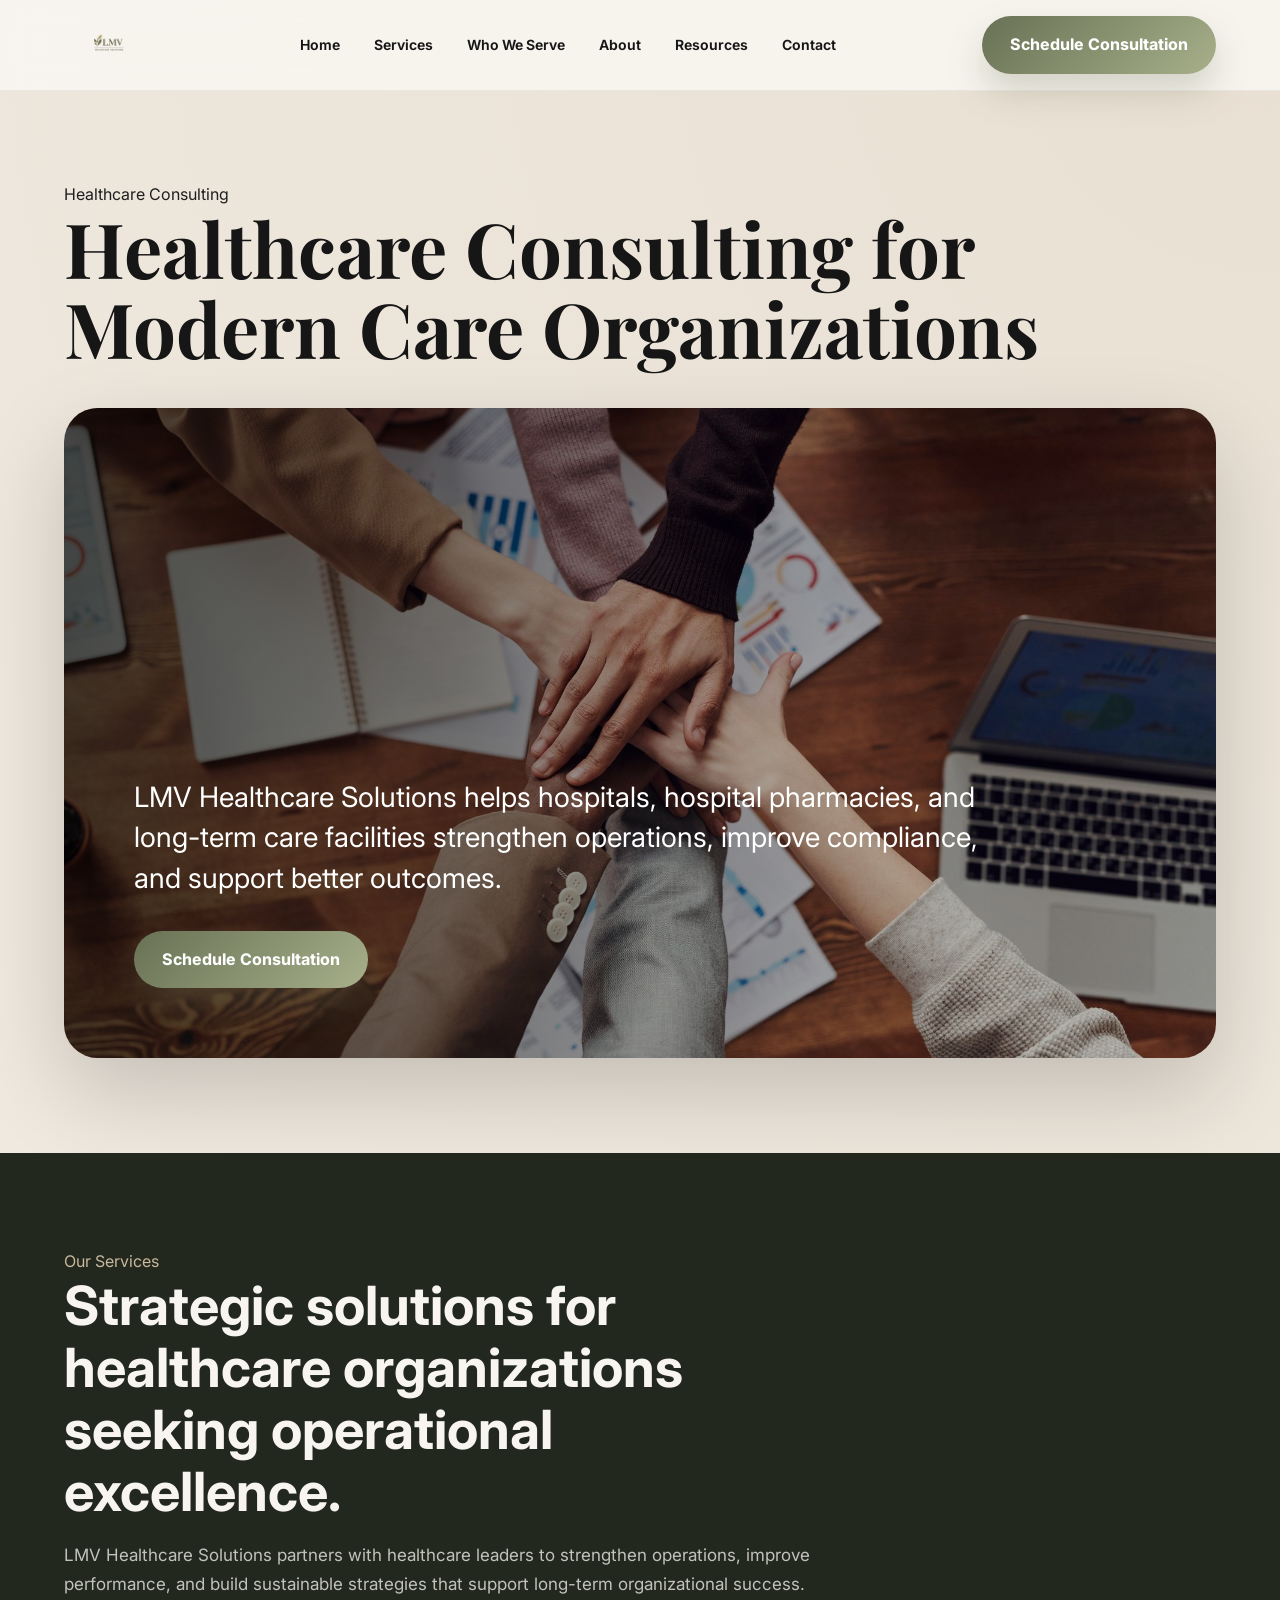
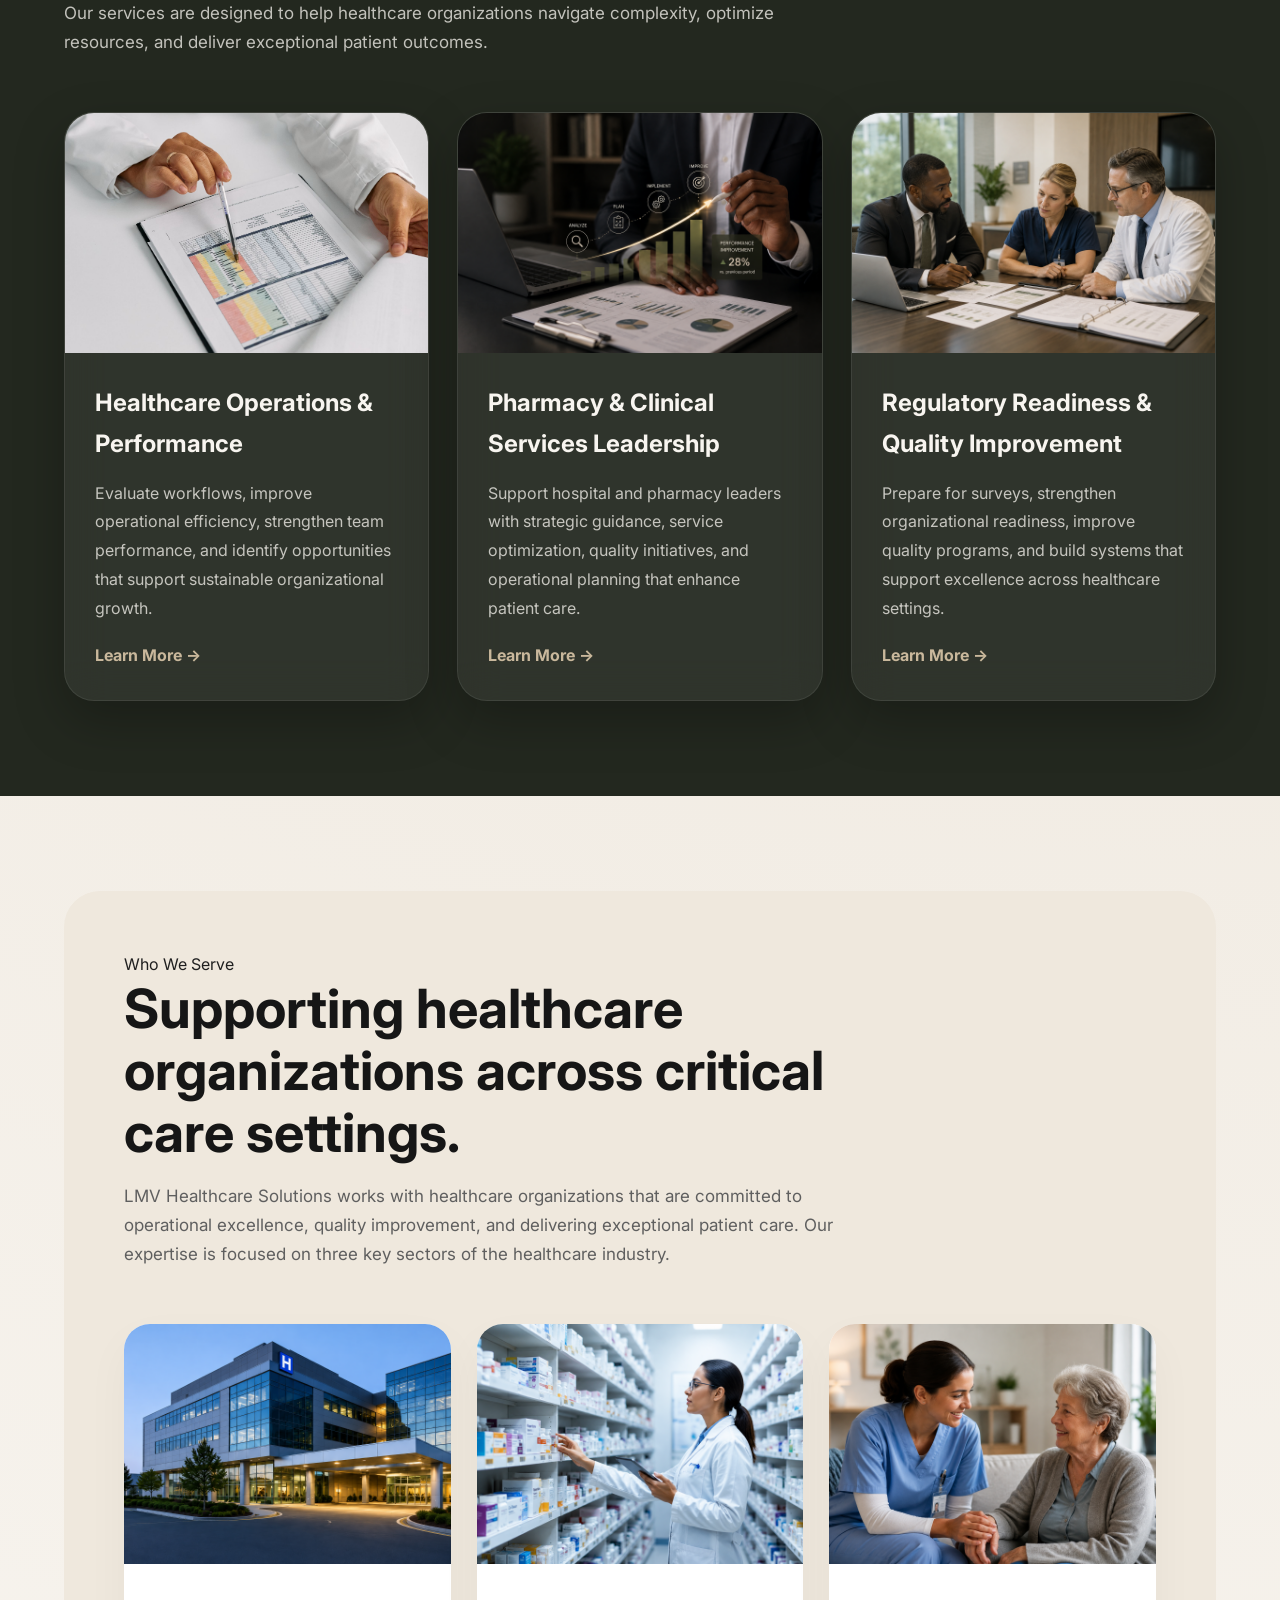
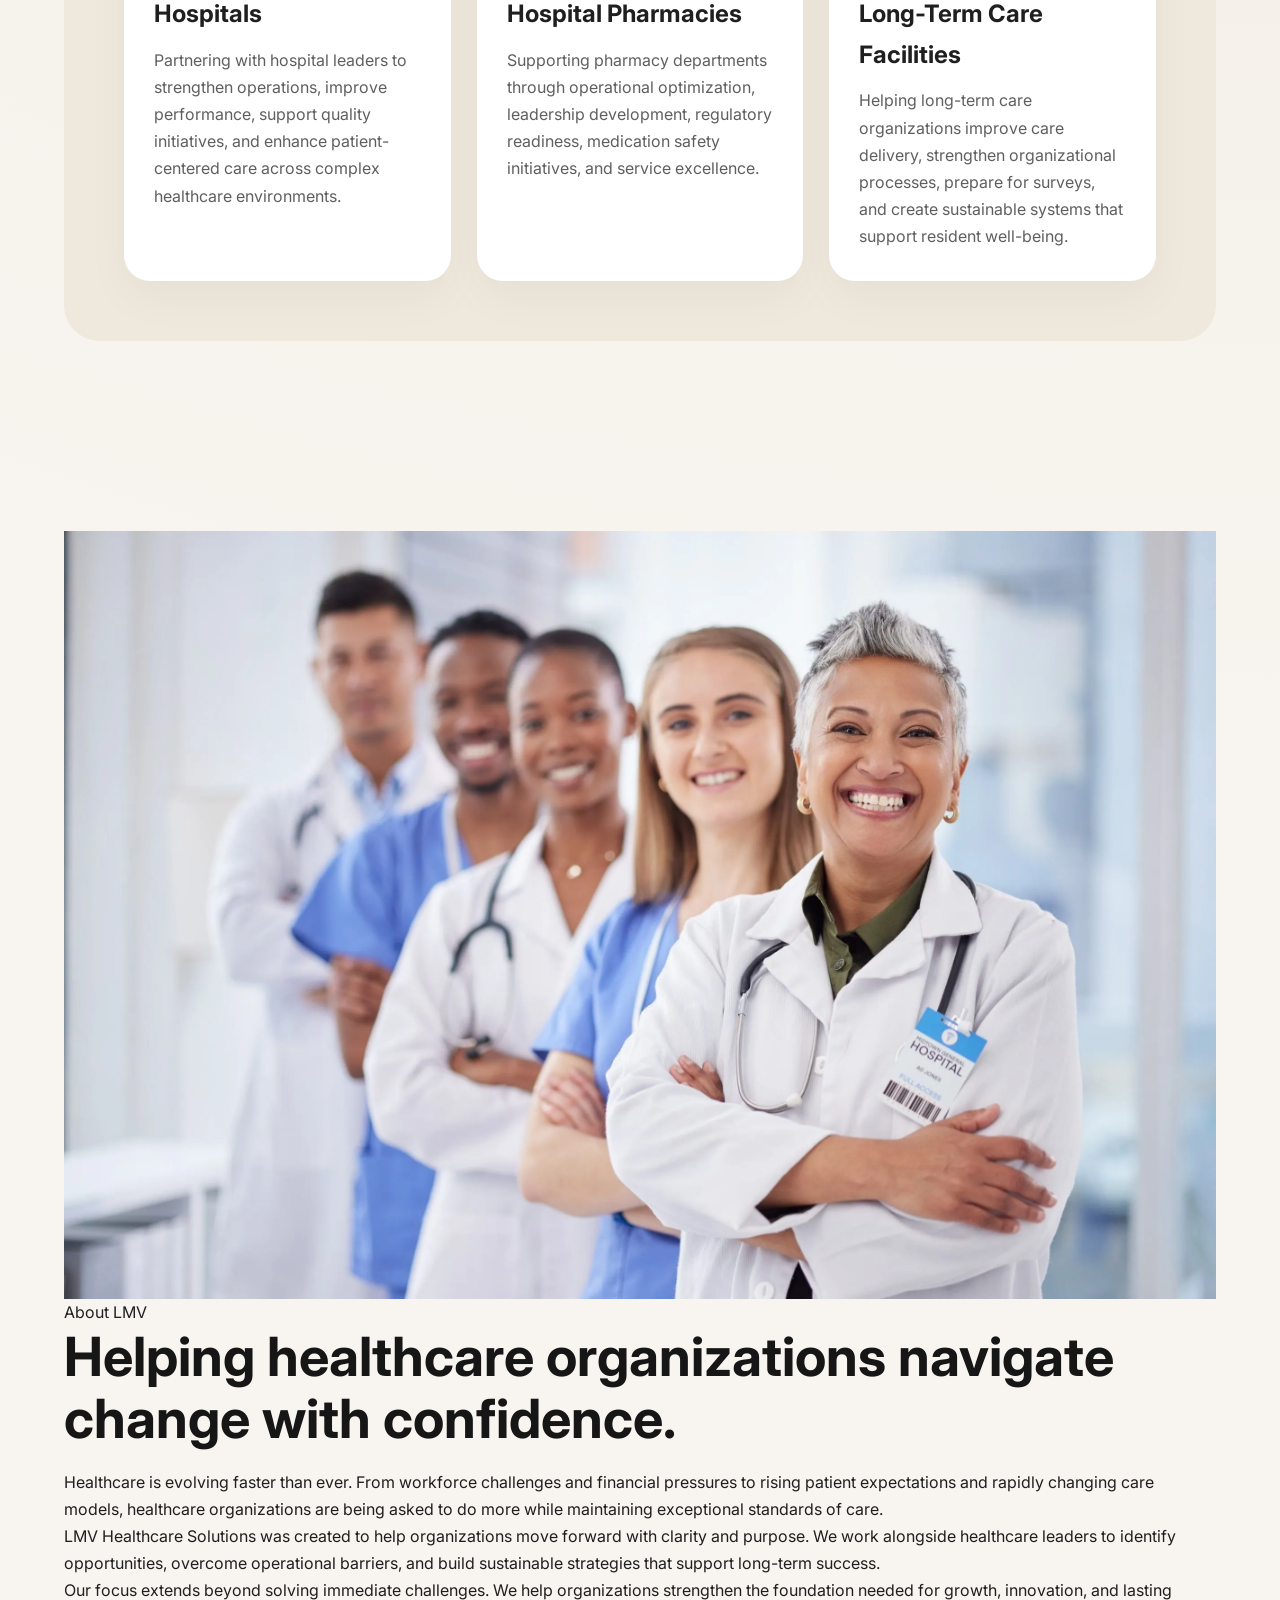
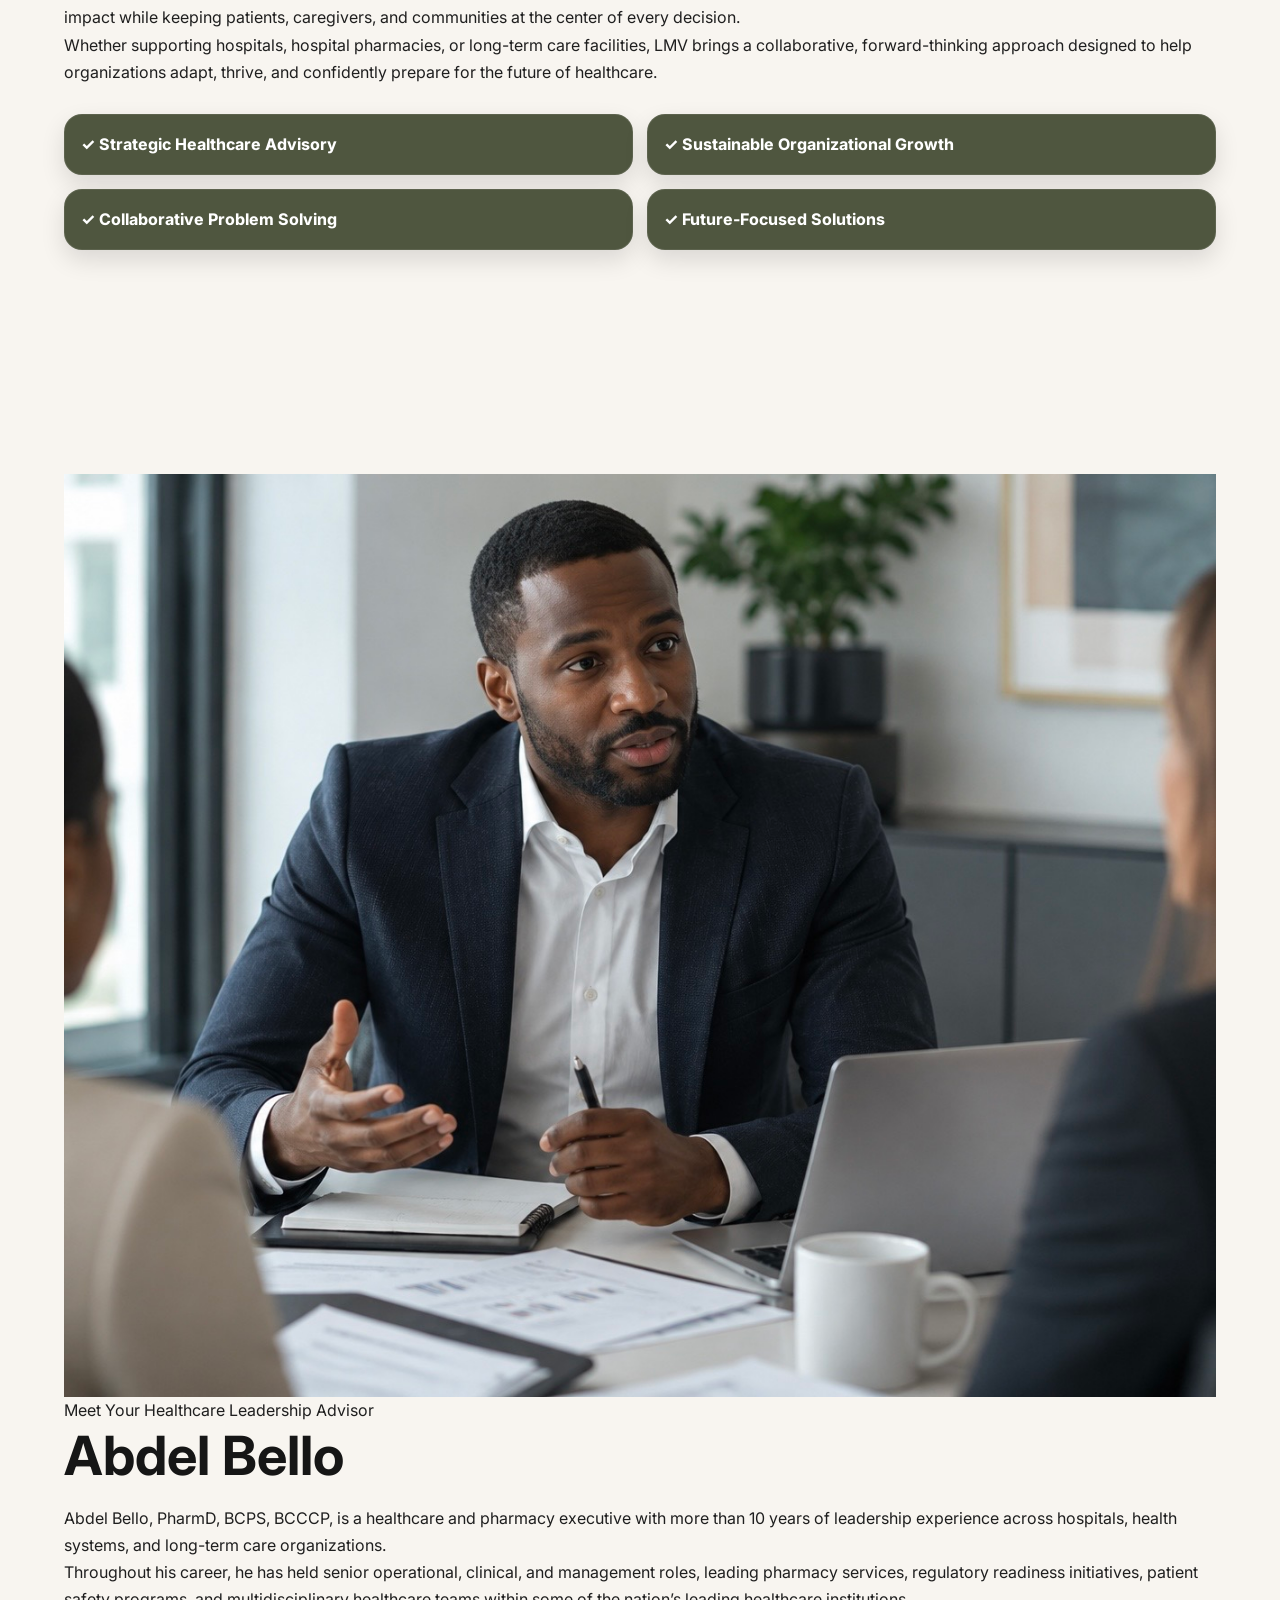
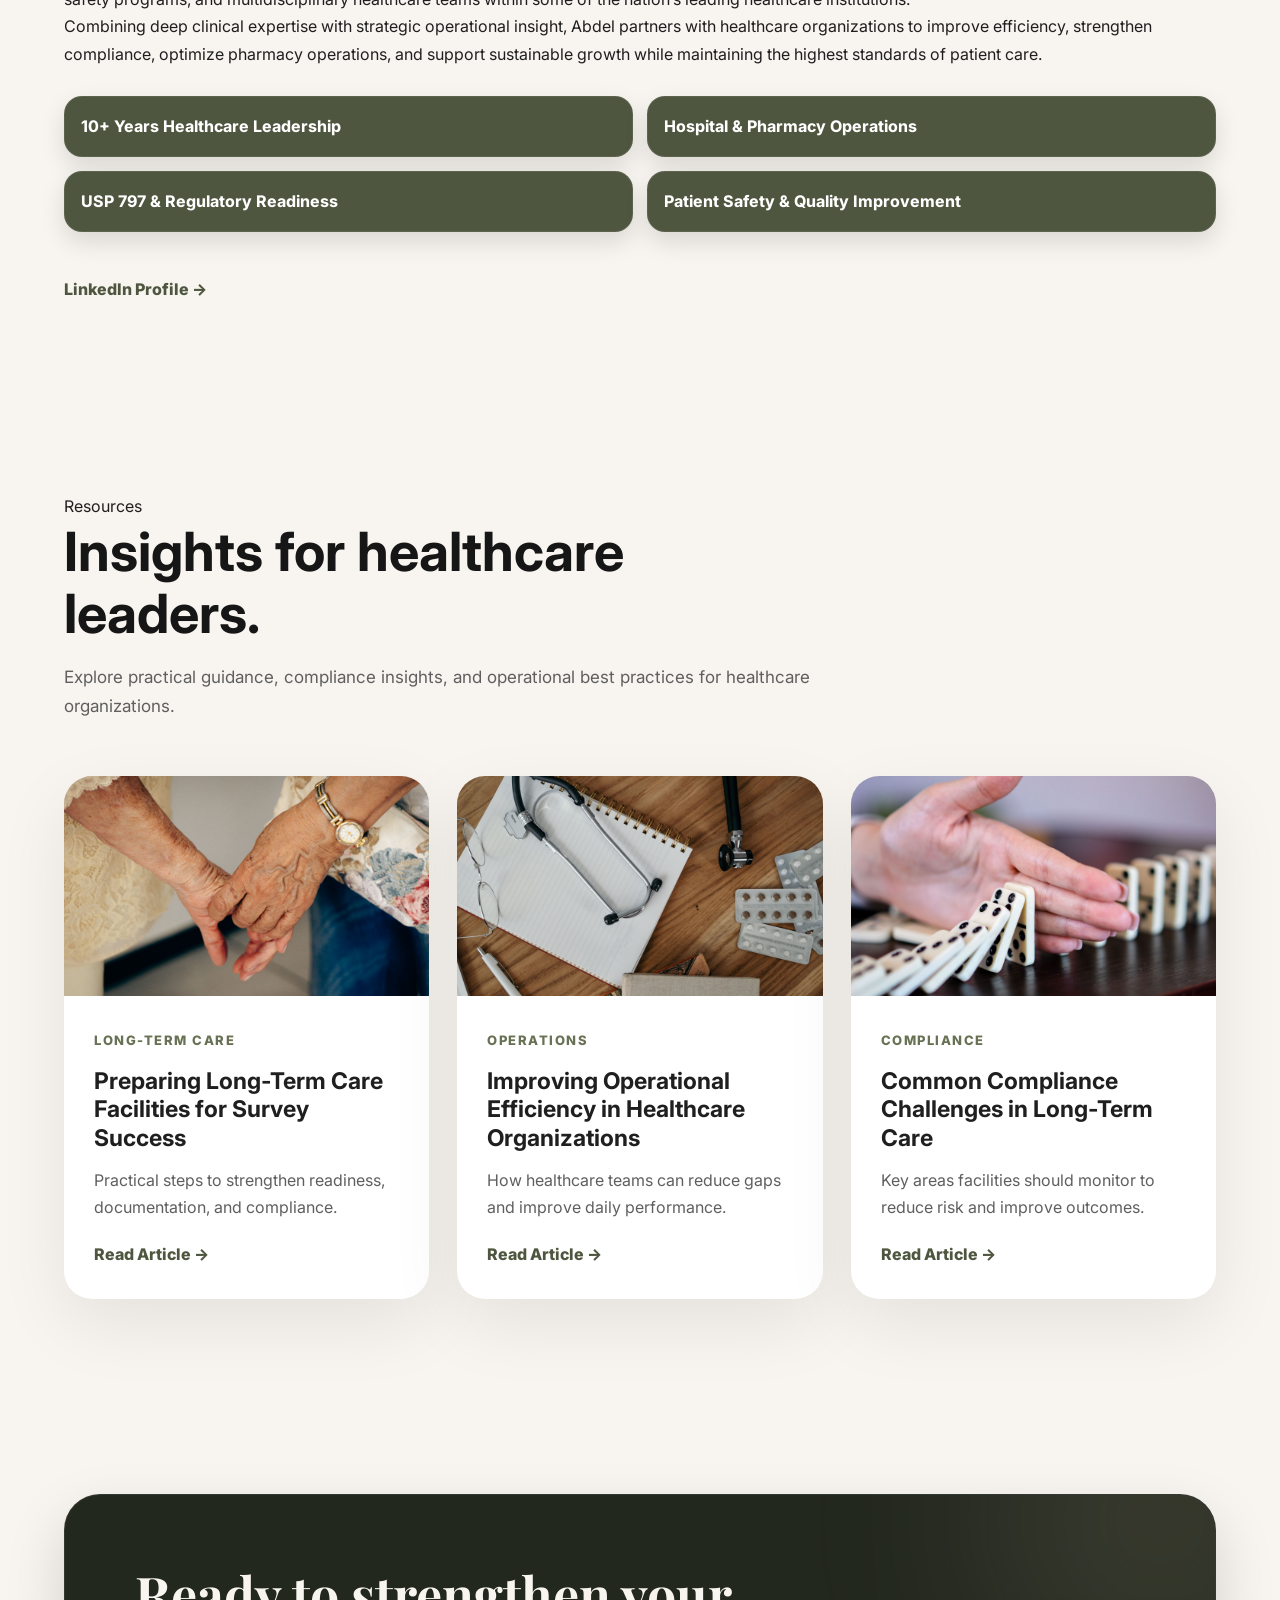
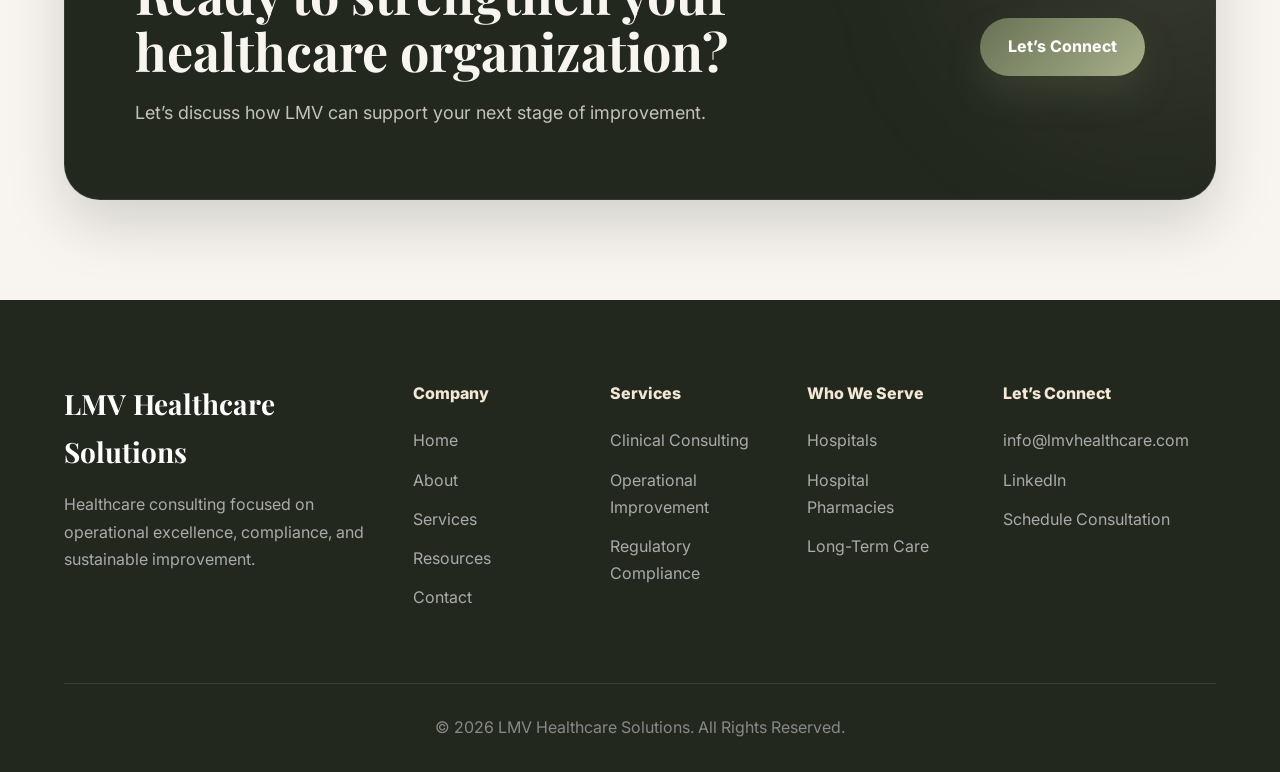
==== index.html @ 3af66cdc "Update index.html" ====
<!DOCTYPE html>
<html lang="en">
<head>
  <meta charset="UTF-8">
  <meta name="viewport" content="width=device-width, initial-scale=1.0">
  <title>LMV Healthcare Solutions</title>

  <link rel="preconnect" href="https://fonts.googleapis.com">
  <link rel="preconnect" href="https://fonts.gstatic.com" crossorigin>
  <link href="https://fonts.googleapis.com/css2?family=Inter:wght@300;400;500;600;700;800&family=Playfair+Display:wght@600;700&display=swap" rel="stylesheet">

  <link rel="stylesheet" href="css/style.css">
</head>

<body>

<header>
  <div class="container navbar">
    <a href="#hero" class="logo">
  <img src="images/logo.png" alt="LMV Healthcare Solutions">
</a>

    <button class="menu-toggle" id="menuToggle">
    ☰
</button>

    
   <nav id="mobileMenu">
    <ul>
        <li><a href="#hero">Home</a></li>
        <li><a href="#services">Services</a></li>
        <li><a href="#industries">Who We Serve</a></li>
        <li><a href="#about">About</a></li>
        <li><a href="#resources">Resources</a></li>
        <li><a href="contact.html">Contact</a></li>
    </ul>
</nav>

    <a href="contact.html" class="nav-btn">Schedule Consultation</a>
  </div>
</header>

<section class="hero" id="hero">

  <div class="container hero-title">
    <div class="label">Healthcare Consulting</div>

    <h1>Healthcare Consulting for Modern Care Organizations</h1>
  </div>

  <div class="container hero-slider">

    <div class="hero-slide active">
      <img src="images/team1.jpg" alt="Healthcare consulting meeting">
    </div>

    <div class="hero-slide">
      <img src="images/team2.jpg" alt="Hospital leadership discussion">
    </div>

    <div class="hero-slide">
      <img src="images/team3.jpg" alt="Healthcare operations planning">
    </div>

    <div class="hero-overlay">
      <p>
        LMV Healthcare Solutions helps hospitals, hospital pharmacies, and long-term care facilities strengthen operations, improve compliance, and support better outcomes.
      </p>

      <div class="hero-actions">
        <a href="contact.html" class="btn">Schedule Consultation</a>
        
      </div>
    </div>

  </div>

</section>

<section class="section" id="services">
  <div class="container">

    <div class="section-head">
  <div class="label">Our Services</div>
  <h2>Strategic solutions for healthcare organizations seeking operational excellence.</h2>
  <p>
    LMV Healthcare Solutions partners with healthcare leaders to strengthen operations, improve performance, and build sustainable strategies that support long-term organizational success. Our services are designed to help healthcare organizations navigate complexity, optimize resources, and deliver exceptional patient outcomes.
  </p>
</div>
<div class="services">
  <div class="service-card">
<img src="images/service-1.jpg" alt="Healthcare Operations">
<div class="service-content">
  <h3>Healthcare Operations & Performance</h3>
  <p>
    Evaluate workflows, improve operational efficiency, strengthen team performance, and identify opportunities that support sustainable organizational growth.
  </p>
  <a href="contact.html" class="service-link">
    Learn More →
  </a>
</div>
  </div>
  <div class="service-card">
<img src="images/service-2.png" alt="Pharmacy Leadership">
<div class="service-content">
  <h3>Pharmacy & Clinical Services Leadership</h3>
  <p>
    Support hospital and pharmacy leaders with strategic guidance, service optimization, quality initiatives, and operational planning that enhance patient care.
  </p>
  <a href="contact.html" class="service-link">
    Learn More →
  </a>
</div>
  </div>
  <div class="service-card">
<img src="images/service-3.png" alt="Regulatory Readiness">
<div class="service-content">
  <h3>Regulatory Readiness & Quality Improvement</h3>
  <p>
    Prepare for surveys, strengthen organizational readiness, improve quality programs, and build systems that support excellence across healthcare settings.
  </p>
  <a href="contact.html" class="service-link">
    Learn More →
  </a>
</div>
  </div>
</div>
</section>

<section class="section" id="industries">
  <div class="container serve-wrap">

    <div class="section-head">
    <div class="label">Who We Serve</div>
<h2>Supporting healthcare organizations across critical care settings.</h2>
<p>
    LMV Healthcare Solutions works with healthcare organizations that are committed to operational excellence, quality improvement, and delivering exceptional patient care. Our expertise is focused on three key sectors of the healthcare industry.
</p>
</div>
<div class="industries">
<div class="industry">
    <img src="images/hospital.jpg" alt="Hospital">
    <div class="industry-content">
        <h3>Hospitals</h3>
        <p>
            Partnering with hospital leaders to strengthen operations, improve performance, support quality initiatives, and enhance patient-centered care across complex healthcare environments.
        </p>
    </div>
</div>
<div class="industry">
    <img src="images/pharmacy.jpg" alt="Hospital Pharmacy">
    <div class="industry-content">
        <h3>Hospital Pharmacies</h3>
        <p>
            Supporting pharmacy departments through operational optimization, leadership development, regulatory readiness, medication safety initiatives, and service excellence.
        </p>
    </div>
</div>
<div class="industry">
    <img src="images/longtermcare.jpg" alt="Long-Term Care Facilities">
    <div class="industry-content">
        <h3>Long-Term Care Facilities</h3>
        <p>
            Helping long-term care organizations improve care delivery, strengthen organizational processes, prepare for surveys, and create sustainable systems that support resident well-being.
        </p>
    </div>
</div>
</div>
</section>

<section class="section" id="about">
  <div class="container profile-layout">

    <div class="profile-image">
      <img src="images/team2.jpg" alt="Healthcare consulting team discussion">
    </div>

    <div class="profile-heading">
      <div class="label">About LMV</div>
      <h2>Helping healthcare organizations navigate change with confidence.</h2>
    </div>

    <div class="profile-body">
      <p>
        Healthcare is evolving faster than ever. From workforce challenges and financial pressures to rising patient expectations and rapidly changing care models, healthcare organizations are being asked to do more while maintaining exceptional standards of care.
      </p>

      <p>
        LMV Healthcare Solutions was created to help organizations move forward with clarity and purpose. We work alongside healthcare leaders to identify opportunities, overcome operational barriers, and build sustainable strategies that support long-term success.
      </p>

      <p>
        Our focus extends beyond solving immediate challenges. We help organizations strengthen the foundation needed for growth, innovation, and lasting impact while keeping patients, caregivers, and communities at the center of every decision.
      </p>

      <p>
        Whether supporting hospitals, hospital pharmacies, or long-term care facilities, LMV brings a collaborative, forward-thinking approach designed to help organizations adapt, thrive, and confidently prepare for the future of healthcare.
      </p>

      <div class="checks">
        <div class="check">✓ Strategic Healthcare Advisory</div>
        <div class="check">✓ Sustainable Organizational Growth</div>
        <div class="check">✓ Collaborative Problem Solving</div>
        <div class="check">✓ Future-Focused Solutions</div>
      </div>
    </div>

  </div>
</section>

<section class="section consultant" id="consultant">
  <div class="container profile-layout">

    <div class="profile-image">
      <img src="images/hero-home.jpg" alt="Abdel Bello, healthcare consultant">
    </div>

    <div class="profile-heading">
      <div class="label">Meet Your Healthcare Leadership Advisor</div>
      <h2>Abdel Bello</h2>
    </div>

    <div class="profile-body">
      <p>
        Abdel Bello, PharmD, BCPS, BCCCP, is a healthcare and pharmacy executive with more than 10 years of leadership experience across hospitals, health systems, and long-term care organizations.
      </p>

      <p>
        Throughout his career, he has held senior operational, clinical, and management roles, leading pharmacy services, regulatory readiness initiatives, patient safety programs, and multidisciplinary healthcare teams within some of the nation’s leading healthcare institutions.
      </p>

      <p>
        Combining deep clinical expertise with strategic operational insight, Abdel partners with healthcare organizations to improve efficiency, strengthen compliance, optimize pharmacy operations, and support sustainable growth while maintaining the highest standards of patient care.
      </p>

      <div class="checks">
        <div class="check">10+ Years Healthcare Leadership</div>
        <div class="check">Hospital & Pharmacy Operations</div>
        <div class="check">USP 797 & Regulatory Readiness</div>
        <div class="check">Patient Safety & Quality Improvement</div>
      </div>

      <a href="https://www.linkedin.com/in/abdel-bello-rph-pharmd-bcps-bcccp-cph-ab47a1170?trk=contact-info" target="_blank" class="linkedin-link">
        LinkedIn Profile →
      </a>
    </div>

  </div>
</section>

<section class="section" id="resources">
  <div class="container">

    <div class="section-head">
      <div class="label">Resources</div>
      <h2>Insights for healthcare leaders.</h2>
      <p>
        Explore practical guidance, compliance insights, and operational best practices for healthcare organizations.
      </p>
    </div>

    <div class="resources-grid">

      <a href="article-1.html" class="resource-card">
        <img src="images/article-1.jpg" alt="Long-term care planning">
        <div class="resource-content">
          <span>Long-Term Care</span>
          <h3>Preparing Long-Term Care Facilities for Survey Success</h3>
          <p>
            Practical steps to strengthen readiness, documentation, and compliance.
          </p>
          <div class="read-more">Read Article →</div>
        </div>
      </a>

      <a href="article-2.html" class="resource-card">
        <img src="images/article-2.jpg" alt="Healthcare operations">
        <div class="resource-content">
          <span>Operations</span>
          <h3>Improving Operational Efficiency in Healthcare Organizations</h3>
          <p>
            How healthcare teams can reduce gaps and improve daily performance.
          </p>
          <div class="read-more">Read Article →</div>
        </div>
      </a>

      <a href="article-3.html" class="resource-card">
        <img src="images/article-3.jpg" alt="Healthcare compliance">
        <div class="resource-content">
          <span>Compliance</span>
          <h3>Common Compliance Challenges in Long-Term Care</h3>
          <p>
            Key areas facilities should monitor to reduce risk and improve outcomes.
          </p>
          <div class="read-more">Read Article →</div>
        </div>
      </a>

    </div>

  </div>
</section>

<section class="cta">
  <div class="container">

    <div class="cta-box">
      <div>
        <h2>Ready to strengthen your healthcare organization?</h2>
        <p>
          Let’s discuss how LMV can support your next stage of improvement.
        </p>
      </div>

      <a href="contact.html" class="btn">Let’s Connect</a>
    </div>

  </div>
</section>

<footer>
  <div class="container">

    <div class="footer-grid">

      <div class="footer-brand">
        <h3>LMV Healthcare Solutions</h3>
        <p>
          Healthcare consulting focused on operational excellence, compliance, and sustainable improvement.
        </p>
      </div>

      <div>
        <div class="footer-title">Company</div>
        <a href="#hero">Home</a>
        <a href="#about">About</a>
        <a href="#services">Services</a>
        <a href="#resources">Resources</a>
        <a href="contact.html">Contact</a>
      </div>

      <div>
        <div class="footer-title">Services</div>
        <a href="#services">Clinical Consulting</a>
        <a href="#services">Operational Improvement</a>
        <a href="#services">Regulatory Compliance</a>
      </div>

      <div>
        <div class="footer-title">Who We Serve</div>
        <a href="#industries">Hospitals</a>
        <a href="#industries">Hospital Pharmacies</a>
        <a href="#industries">Long-Term Care</a>
      </div>

      <div>
        <div class="footer-title">Let’s Connect</div>
        <a href="mailto:info@lmvhealthcare.com">info@lmvhealthcare.com</a>
        <a href="#">LinkedIn</a>
        <a href="contact.html">Schedule Consultation</a>
      </div>

    </div>

    <div class="footer-bottom">
      © 2026 LMV Healthcare Solutions. All Rights Reserved.
    </div>

  </div>
</footer>

<script src="js/main.js"></script>

</body>
</html>
---- css/style.css ----
/* ===============================
   LMV Healthcare Solutions
   Premium One-Page Website Style
   Cream / Olive / Charcoal Theme
================================= */

* {
  margin: 0;
  padding: 0;
  box-sizing: border-box;
}

:root {
  --cream: #f8f5f0;
  --cream-2: #efe8dd;
  --cream-3: #e6ddcf;
  --white: #ffffff;
  --charcoal: #161616;
  --charcoal-2: #242424;
  --text: #1f1f1f;
  --muted: #5f5f5f;
  --olive: #687154;
  --olive-dark: #4f563f;
  --olive-light: #a7b08a;
  --brown: #75624f;
  --border: rgba(30, 30, 30, 0.08);
  --glass: rgba(255, 255, 255, 0.55);
  --shadow: 0 25px 70px rgba(0, 0, 0, 0.08);
  --shadow-hover: 0 35px 90px rgba(0, 0, 0, 0.14);
}

html {
  scroll-behavior: smooth;
}

body {
  font-family: "Inter", sans-serif;
  background: radial-gradient(circle at top right, #e9e0d3, var(--cream) 45%);
  color: var(--text);
  line-height: 1.7;
  overflow-x: hidden;
}

img {
  max-width: 100%;
  display: block;
}

a {
  text-decoration: none;
  color: inherit;
}

.container {
  width: min(1200px, 90%);
  margin: auto;
}

/* HEADER */

header{
  position:sticky;
  top:0;
  z-index:1000;
  background:rgba(248,245,240,.95);
  backdrop-filter:blur(12px);
  border-bottom:1px solid rgba(0,0,0,.05);
}

.navbar{
  height:90px;
  display:flex;
  justify-content:space-between;
  align-items:center;
}


.logo {
  font-family: "Playfair Display", serif;
  font-size: 30px;
  font-weight: 700;
  color: var(--charcoal);
}

.logo img {
  height: 60px;
  width: auto;
  display: block;
}
.menu-toggle{
    display:none;
}

nav ul {
  display: flex;
  gap: 34px;
  list-style: none;
}

nav a {
  font-size: 14px;
  font-weight: 650;
  color: var(--charcoal);
  transition: 0.3s ease;
}

nav a:hover {
  color: var(--olive);
}

.nav-btn,
.btn {
  background: linear-gradient(135deg, var(--olive), var(--olive-light));
  color: white;
  padding: 15px 28px;
  border-radius: 50px;
  font-weight: 750;
  display: inline-block;
  border: none;
  cursor: pointer;
  box-shadow: 0 18px 35px rgba(104, 113, 84, 0.25);
  transition: 0.35s ease;
}

.nav-btn:hover,
.btn:hover {
  transform: translateY(-4px);
  box-shadow: 0 25px 55px rgba(104, 113, 84, 0.38);
}

.btn-outline {
  padding: 15px 28px;
  border-radius: 50px;
  font-weight: 750;
  background: rgba(255, 255, 255, 0.58);
  backdrop-filter: blur(16px);
  border: 1px solid rgba(255, 255, 255, 0.8);
  transition: 0.35s ease;
}

.btn-outline:hover {
  transform: translateY(-4px);
  background: white;
}

/* HERO */

.hero {
  padding: 90px 0 95px;
}

.hero-title {
  margin-bottom: 40px;
}

.hero h1 {
  font-family: "Playfair Display", serif;
  font-size: 76px;
  line-height: 1.05;
  color: var(--charcoal);
  max-width: 1000px;
}

.hero-slider {
  position: relative;
  height: 650px;
  border-radius: 34px;
  overflow: hidden;
  box-shadow: 0 35px 90px rgba(0, 0, 0, 0.18);
}

.hero-slide {
  position: absolute;
  inset: 0;
  opacity: 0;
  transition: opacity 1.2s ease;
}

.hero-slide.active {
  opacity: 1;
}

.hero-slide img {
  width: 100%;
  height: 100%;
  object-fit: cover;
}

.hero-overlay {
  position: absolute;
  inset: 0;
  z-index: 3;
  background: linear-gradient(
    90deg,
    rgba(0,0,0,0.70),
    rgba(0,0,0,0.35),
    rgba(0,0,0,0.15)
  );
  display: flex;
  flex-direction: column;
  justify-content: flex-end;
  padding: 70px;
}

.hero-overlay p {
  color: #ffffff;
  font-size: 28px;
  line-height: 1.45;
  max-width: 850px;
  margin-bottom: 32px;
}

.hero-outline {
  color: #ffffff;
  background: rgba(255,255,255,0.18);
  border: 1px solid rgba(255,255,255,0.4);
}



/* SECTIONS */

.section {
  padding: 95px 0;
  scroll-margin-top: 130px;
}

.section-head {
  max-width: 760px;
  margin-bottom: 55px;
}

.section h2 {
  font-size: 54px;
  line-height: 1.15;
  margin-bottom: 18px;
  color: var(--charcoal);
}

.section-head p {
  color: var(--muted);
  font-size: 17px;
}

/* SERVICES */

/* SERVICES */

#services{
  background:#23281f;
  position:relative;
}

#services .label{
  color:#c9b89c;
}

#services h2{
  color:#f8f5f0;
}

#services .section-head p{
  color:rgba(248,245,240,0.75);
}

.services{
  display:grid;
  grid-template-columns:repeat(3,1fr);
  gap:28px;
}

.service-card{
  background:rgba(255,255,255,0.06);
  backdrop-filter:blur(20px);
  -webkit-backdrop-filter:blur(20px);
  border:1px solid rgba(255,255,255,0.08);
  border-radius:30px;
  overflow:hidden;
  transition:all .4s ease;
  box-shadow:0 20px 50px rgba(0,0,0,0.25);
}

.service-card:hover{
  transform:translateY(-10px);
  border-color:rgba(201,184,156,0.25);
  box-shadow:0 35px 80px rgba(0,0,0,0.35);
}

.service-card img{
  width:100%;
  height:240px;
  object-fit:cover;
}

.service-content{
  padding:30px;
}

.service-card h3{
  color:#f8f5f0;
  font-size:24px;
  margin-bottom:14px;
}

.service-card p{
  color:rgba(248,245,240,0.75);
  line-height:1.8;
}

.service-link{
  display:inline-flex;
  align-items:center;
  gap:8px;
  margin-top:20px;
  color:#c9b89c;
  font-weight:700;
  transition:.3s;
}

.service-link:hover{
  color:#ffffff;
}

.contact-page{
    padding:120px 0;
}

.contact-hero{
    max-width:800px;
    margin:0 auto 60px;
    text-align:center;
}

.contact-hero h1{
    font-family:"Playfair Display", serif;
    font-size:64px;
    line-height:1.1;
    margin-bottom:20px;
}

.contact-hero p{
    color:var(--muted);
    font-size:18px;
}

.contact-wrapper{
    display:grid;
    grid-template-columns:0.9fr 1.1fr;
    gap:40px;
    align-items:start;
}

.contact-details{
    padding:40px;
}

.contact-details h2{
    font-family:"Playfair Display", serif;
    font-size:42px;
    margin-bottom:20px;
}

.contact-details p{
    color:var(--muted);
    margin-bottom:30px;
}

.contact-item{
    margin-bottom:25px;
}

.contact-item strong{
    display:block;
    margin-bottom:6px;
    color:var(--olive);
}

.glass-form{
    background:rgba(255,255,255,.55);
    backdrop-filter:blur(24px);
    -webkit-backdrop-filter:blur(24px);

    border:1px solid rgba(255,255,255,.7);

    border-radius:32px;

    padding:40px;

    box-shadow:
    0 20px 60px rgba(0,0,0,.08);
}

.glass-form input,
.glass-form textarea{

    width:100%;

    border:none;

    background:rgba(255,255,255,.7);

    border-radius:18px;

    padding:18px;

    font-size:15px;

    margin-bottom:18px;

    outline:none;
}

.glass-form textarea{
    min-height:180px;
    resize:vertical;
}

.glass-form input:focus,
.glass-form textarea:focus{
    box-shadow:
    0 0 0 2px rgba(104,113,84,.25);
}

.glass-form button{
    width:100%;
}


@media(max-width:900px){

  .services{
    display:flex;
    overflow-x:auto;
    gap:20px;
    scroll-snap-type:x mandatory;
    padding-bottom:10px;
  }

  .services::-webkit-scrollbar{
    display:none;
  }

  .service-card{
    min-width:85%;
    scroll-snap-align:start;
  }

  .service-card img{
    height:220px;
  }
}


/* WHO WE SERVE */

.serve-wrap {
  background: var(--cream-2);
  border-radius: 36px;
  padding: 60px;
}

.industries {
  display: grid;
  grid-template-columns: repeat(3, 1fr);
  gap: 26px;
}

.industry {
  background: white;
  border-radius: 26px;
  padding: 42px;
  transition: 0.35s ease;
  box-shadow: 0 18px 45px rgba(0, 0, 0, 0.04);
}

.industry:hover {
  transform: translateY(-8px);
  box-shadow: 0 28px 70px rgba(0, 0, 0, 0.1);
}

.industry{
  overflow:hidden;
  padding:0;
}

.industry img{
  width:100%;
  height:240px;
  object-fit:cover;
}

.industry-content{
  padding:30px;
}

.icon {
  font-size: 38px;
  margin-bottom: 18px;
}

.industry h3 {
  font-size: 24px;
  margin-bottom: 12px;
}

.industry p {
  color: var(--muted);
}




/* ABOUT */

.about-grid {
  max-width: 900px;
  margin: auto;
  display: block;
}

.about-img img {
  width: 100%;
  height: 580px;
  object-fit: cover;
  border-radius: 34px;
  box-shadow: 0 30px 80px rgba(0, 0, 0, 0.15);
}

.about-img{
    margin-bottom:40px;
}

.about-content h2 {
  font-size: 52px;
  line-height: 1.15;
  margin-bottom: 24px;
}

.about-content p {
  color: var(--muted);
  margin-bottom: 22px;
}

.checks {
  display: grid;
  grid-template-columns: 1fr 1fr;
  gap: 14px;
  margin: 28px 0 34px;
}

.check {
  background: var(--olive-dark);
  color: #ffffff;
  border-radius: 18px;
  padding: 16px;
  font-weight: 750;
  border: 1px solid rgba(255,255,255,0.08);
  box-shadow: 0 10px 25px rgba(0,0,0,0.12);
}



/* CONSULTANT */

.consultant{
  background:var(--cream);
}

.consultant-grid{
  display:grid;
  grid-template-columns:.9fr 1.1fr;
  gap:70px;
  align-items:center;
}

.consultant-image img{
  width:100%;
  height:560px;
  object-fit:cover;
  border-radius:34px;
  box-shadow:0 30px 80px rgba(0,0,0,.14);
}

.consultant-content h2{
  font-family:"Playfair Display", serif;
  font-size:48px;
  line-height:1.15;
  margin-bottom:24px;
  color:var(--charcoal);
}

.consultant-content p{
  color:var(--muted);
  margin-bottom:22px;
  font-size:17px;
}

.linkedin-link{
  display:inline-block;
  margin-top:10px;
  color:var(--olive-dark);
  font-weight:800;
}

/* RESOURCES */

.resources-grid {
  display: grid;
  grid-template-columns: repeat(3, 1fr);
  gap: 28px;
}

.resource-card {
  background: white;
  border-radius: 28px;
  overflow: hidden;
  box-shadow: var(--shadow);
  transition: 0.35s ease;
}

.resource-card:hover {
  transform: translateY(-10px);
  box-shadow: var(--shadow-hover);
}

.resource-card img {
  width: 100%;
  height: 220px;
  object-fit: cover;
}

.resource-content {
  padding: 30px;
}

.resource-content span {
  font-size: 13px;
  font-weight: 800;
  text-transform: uppercase;
  letter-spacing: 1.5px;
  color: var(--olive);
}

.resource-content h3 {
  font-size: 23px;
  line-height: 1.25;
  margin: 14px 0;
}

.resource-content p {
  color: var(--muted);
  margin-bottom: 20px;
}

.read-more {
  color: var(--olive-dark);
  font-weight: 800;
}





/* CONTACT */

.contact-section {
  background: var(--cream-2);
  border-radius: 36px;
  padding: 65px;
}

.contact-grid {
  display: grid;
  grid-template-columns: 0.9fr 1.1fr;
  gap: 60px;
  align-items: start;
}

.contact-info h2 {
  font-family: "Playfair Display", serif;
  font-size: 48px;
  line-height: 1.15;
  margin-bottom: 20px;
}

.contact-info p {
  color: var(--muted);
  margin-bottom: 24px;
}

.contact-detail {
  margin-bottom: 14px;
  font-weight: 700;
}

.contact-form {
  background: rgba(255, 255, 255, 0.75);
  backdrop-filter: blur(18px);
  padding: 35px;
  border-radius: 28px;
  box-shadow: var(--shadow);
}

.contact-form input,
.contact-form textarea {
  width: 100%;
  padding: 17px;
  border-radius: 16px;
  border: 1px solid var(--border);
  margin-bottom: 16px;
  font-family: Inter, sans-serif;
  font-size: 15px;
  background: white;
}

.contact-form textarea {
  min-height: 140px;
  resize: vertical;
}




/* CTA */

.cta {
  padding: 100px 0;
  background: var(--cream);
}

.cta-box {
  background: #23281f;
  border: 1px solid rgba(255,255,255,0.08);
  border-radius: 36px;
  padding: 70px;
  display: flex;
  justify-content: space-between;
  align-items: center;
  gap: 40px;
  position: relative;
  overflow: hidden;
  box-shadow: 0 25px 60px rgba(0,0,0,0.15);
}

.cta-box::before {
  content: "";
  position: absolute;
  width: 350px;
  height: 350px;
  background: rgba(201,184,156,0.12);
  border-radius: 50%;
  filter: blur(90px);
  top: -150px;
  right: -120px;
}

.cta-box > * {
  position: relative;
  z-index: 2;
}

.cta-box h2 {
  font-family: "Playfair Display", serif;
  font-size: 52px;
  line-height: 1.1;
  color: #f8f5f0;
  margin-bottom: 18px;
  max-width: 700px;
}

.cta-box p {
  color: rgba(248,245,240,0.75);
  max-width: 600px;
  font-size: 18px;
  line-height: 1.8;
}

@media (max-width: 900px) {

  .cta-box {
    flex-direction: column;
    text-align: center;
    padding: 50px 30px;
  }

  .cta-box h2 {
    font-size: 38px;
  }

  .cta-box p {
    font-size: 16px;
  }
}




/* FOOTER */

footer {
  background: #23281f;
  color: white;
  padding: 80px 0 30px;
}

.footer-grid {
  display: grid;
  grid-template-columns: 2fr 1fr 1fr 1fr 1.4fr;
  gap: 45px;
}

.footer-brand h3 {
  font-family: "Playfair Display", serif;
  font-size: 28px;
  margin-bottom: 16px;
}

.footer-brand p {
  color: #aaa;
  max-width: 320px;
}

.footer-title {
  font-weight: 800;
  margin-bottom: 20px;
  color: #f3e7d5;
}

footer a {
  display: block;
  color: #aaa;
  margin-bottom: 12px;
  transition: 0.3s ease;
}

footer a:hover {
  color: white;
  transform: translateX(4px);
}

.footer-bottom {
  margin-top: 60px;
  padding-top: 30px;
  border-top: 1px solid rgba(255, 255, 255, 0.1);
  text-align: center;
  color: #888;
}

/* ARTICLE PAGES */

.article-hero {
  padding: 90px 0 50px;
}

.article-wrapper {
  max-width: 900px;
  margin: auto;
}

.article-hero h1 {
  font-family: "Playfair Display", serif;
  font-size: 58px;
  line-height: 1.12;
  margin-bottom: 20px;
}

.article-meta {
  color: var(--olive);
  font-weight: 800;
  margin-bottom: 25px;
}

.article-content {
  background: white;
  border-radius: 32px;
  padding: 55px;
  box-shadow: var(--shadow);
  margin-bottom: 80px;
}

.article-content h2 {
  font-family: "Playfair Display", serif;
  font-size: 36px;
  margin: 35px 0 15px;
}

.article-content p {
  color: var(--muted);
  margin-bottom: 18px;
}

.article-content ul {
  padding-left: 22px;
  color: var(--muted);
  margin-bottom: 22px;
}




/* MOBILE */


@media(max-width:900px){

    .menu-toggle{
        display:flex;
        align-items:center;
        justify-content:center;
        width:48px;
        height:48px;
        border:none;
        border-radius:14px;
        background:rgba(255,255,255,.6);
        backdrop-filter:blur(12px);
        font-size:24px;
        cursor:pointer;
    }

    .nav-btn{
        display:none;
    }

    nav{
        position:absolute;
        top:90px;
        left:20px;
        right:20px;

        background:rgba(255,255,255,.95);
        backdrop-filter:blur(20px);

        border-radius:24px;

        padding:25px;

        display:none;
    }

    nav.active{
        display:block;
    }

    nav ul{
        flex-direction:column;
        gap:18px;
    }

    nav a{
        font-size:16px;
    }

    .hero-grid,
    .about-grid,
    .contact-grid{
        grid-template-columns:1fr;
        gap:45px;
    }

    .contact-wrapper{
        grid-template-columns:1fr;
    }

    .contact-hero h1{
        font-size:42px;
    }

    .glass-form{
        padding:25px;
    }

  .hero{
    padding:60px 0;
}

.hero-title{
    margin-bottom:25px;
}

.hero h1{
    font-size:42px;
    line-height:1.15;
}

.hero-slider{
    height:480px;
    border-radius:24px;
}

.hero-overlay{
    padding:28px;
    justify-content:flex-end;
}

.hero-overlay p{
    font-size:18px;
    line-height:1.6;
    margin-bottom:24px;
}

.hero-actions{
    flex-direction:column;
    width:100%;
    gap:14px;
}

.hero-actions .btn,
.hero-actions .btn-outline{
    width:100%;
    text-align:center;
}

  .section {
    padding: 70px 0;
  }

  .section h2,
  .about-content h2,
  .contact-info h2 {
    font-size: 38px;
  }

  .section-head {
    margin-bottom: 35px;
  }

  .services,
  .industries,
  .resources-grid {
    display: flex;
    overflow-x: auto;
    gap: 18px;
    scroll-snap-type: x mandatory;
    padding-bottom: 15px;
    -webkit-overflow-scrolling: touch;
  }

  .services::-webkit-scrollbar,
  .industries::-webkit-scrollbar,
  .resources-grid::-webkit-scrollbar {
    display: none;
  }

  .service-card,
  .industry,
  .resource-card {
    min-width: 82%;
    scroll-snap-align: start;
  }

  .serve-wrap,
  .contact-section {
    padding: 30px 22px;
    border-radius: 28px;
  }

  .about-img img {
    height: 420px;
    border-radius: 26px;
  }

  .checks {
    grid-template-columns: 1fr;
  }

  .cta-box {
    display: block;
    padding: 42px 28px;
    border-radius: 30px;
  }

  .cta-box h2 {
    font-size: 34px;
  }

  .cta-box .btn {
    margin-top: 25px;
  }

  .footer-grid {
    grid-template-columns: 1fr;
    gap: 35px;
  }

  .article-hero h1 {
    font-size: 40px;
  }

  .article-content {
    padding: 30px 22px;
    border-radius: 24px;
  }

   .consultant-grid{
  grid-template-columns:1fr;
  gap:40px;
}

.consultant-image img{
  height:420px;
}

   .consultant-image{
    margin-bottom: 48px;
}
   
.consultant-content h2{
  font-size:36px;
}
}

@media (max-width: 480px) {
  .container {
    width: min(92%, 100%);
  }

  .hero h1 {
    font-size: 40px;
  }

  .hero-actions {
    flex-direction: column;
    align-items: stretch;
  }

  .btn,
  .btn-outline {
    text-align: center;
  }

  .hero-image img,
  .about-img img {
    height: 360px;
  }

  .service-card,
  .industry,
  .resource-card {
    min-width: 88%;
  }

  .stats-grid {
    grid-template-columns: 1fr 1fr;
    gap: 14px;
  }

  .contact-form {
    padding: 24px;
  }
}
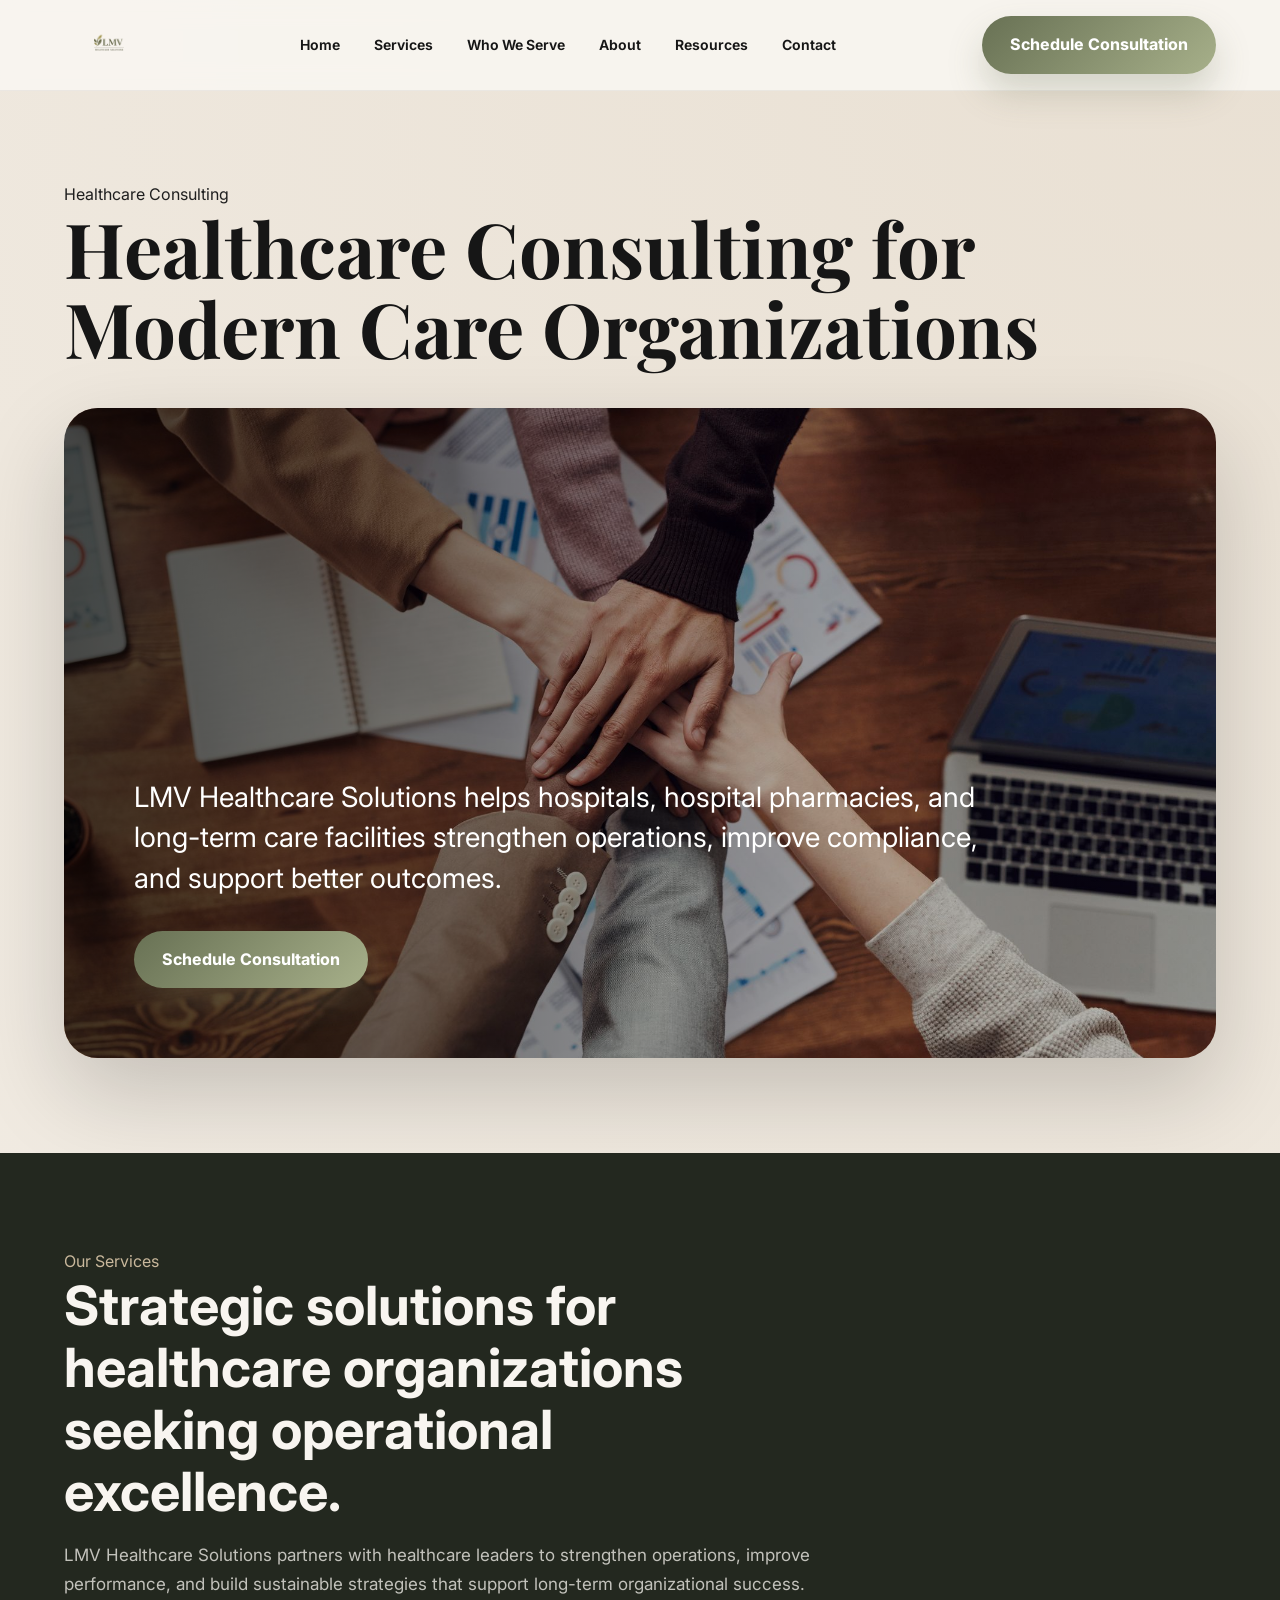
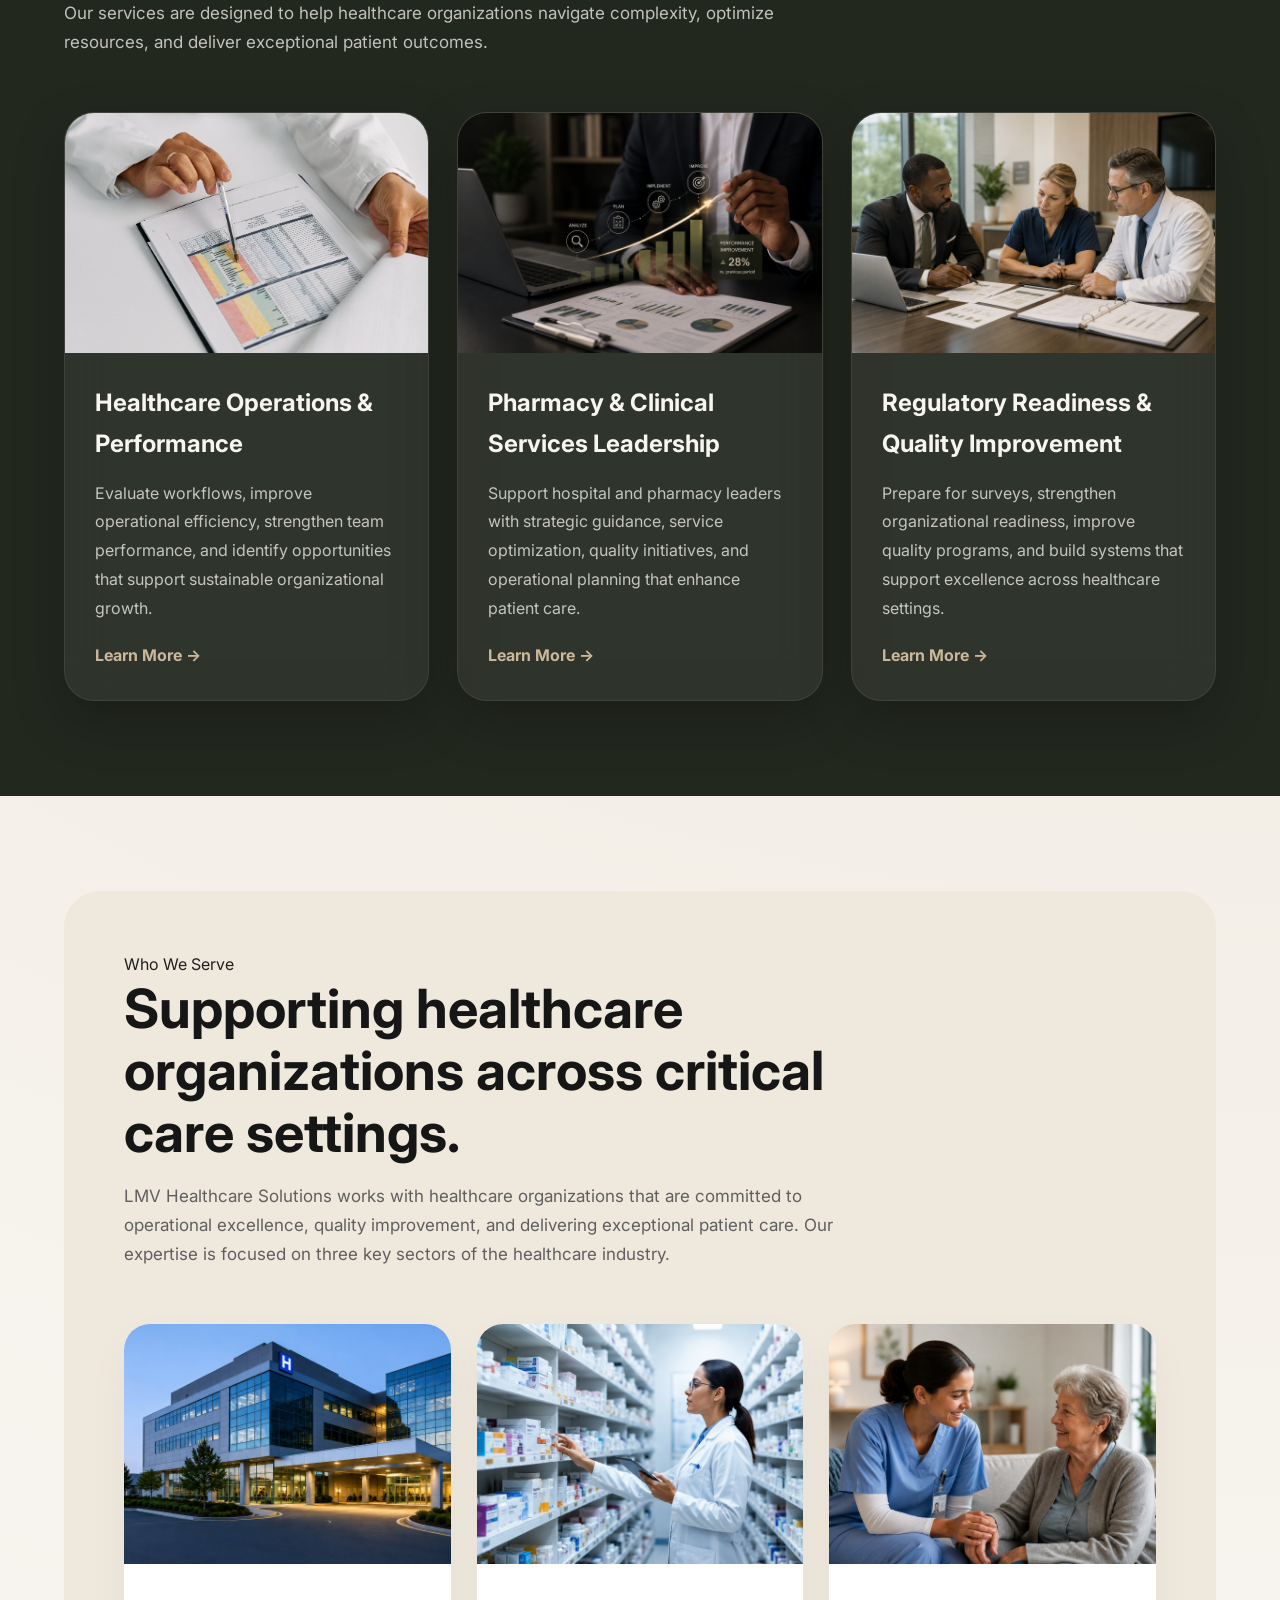
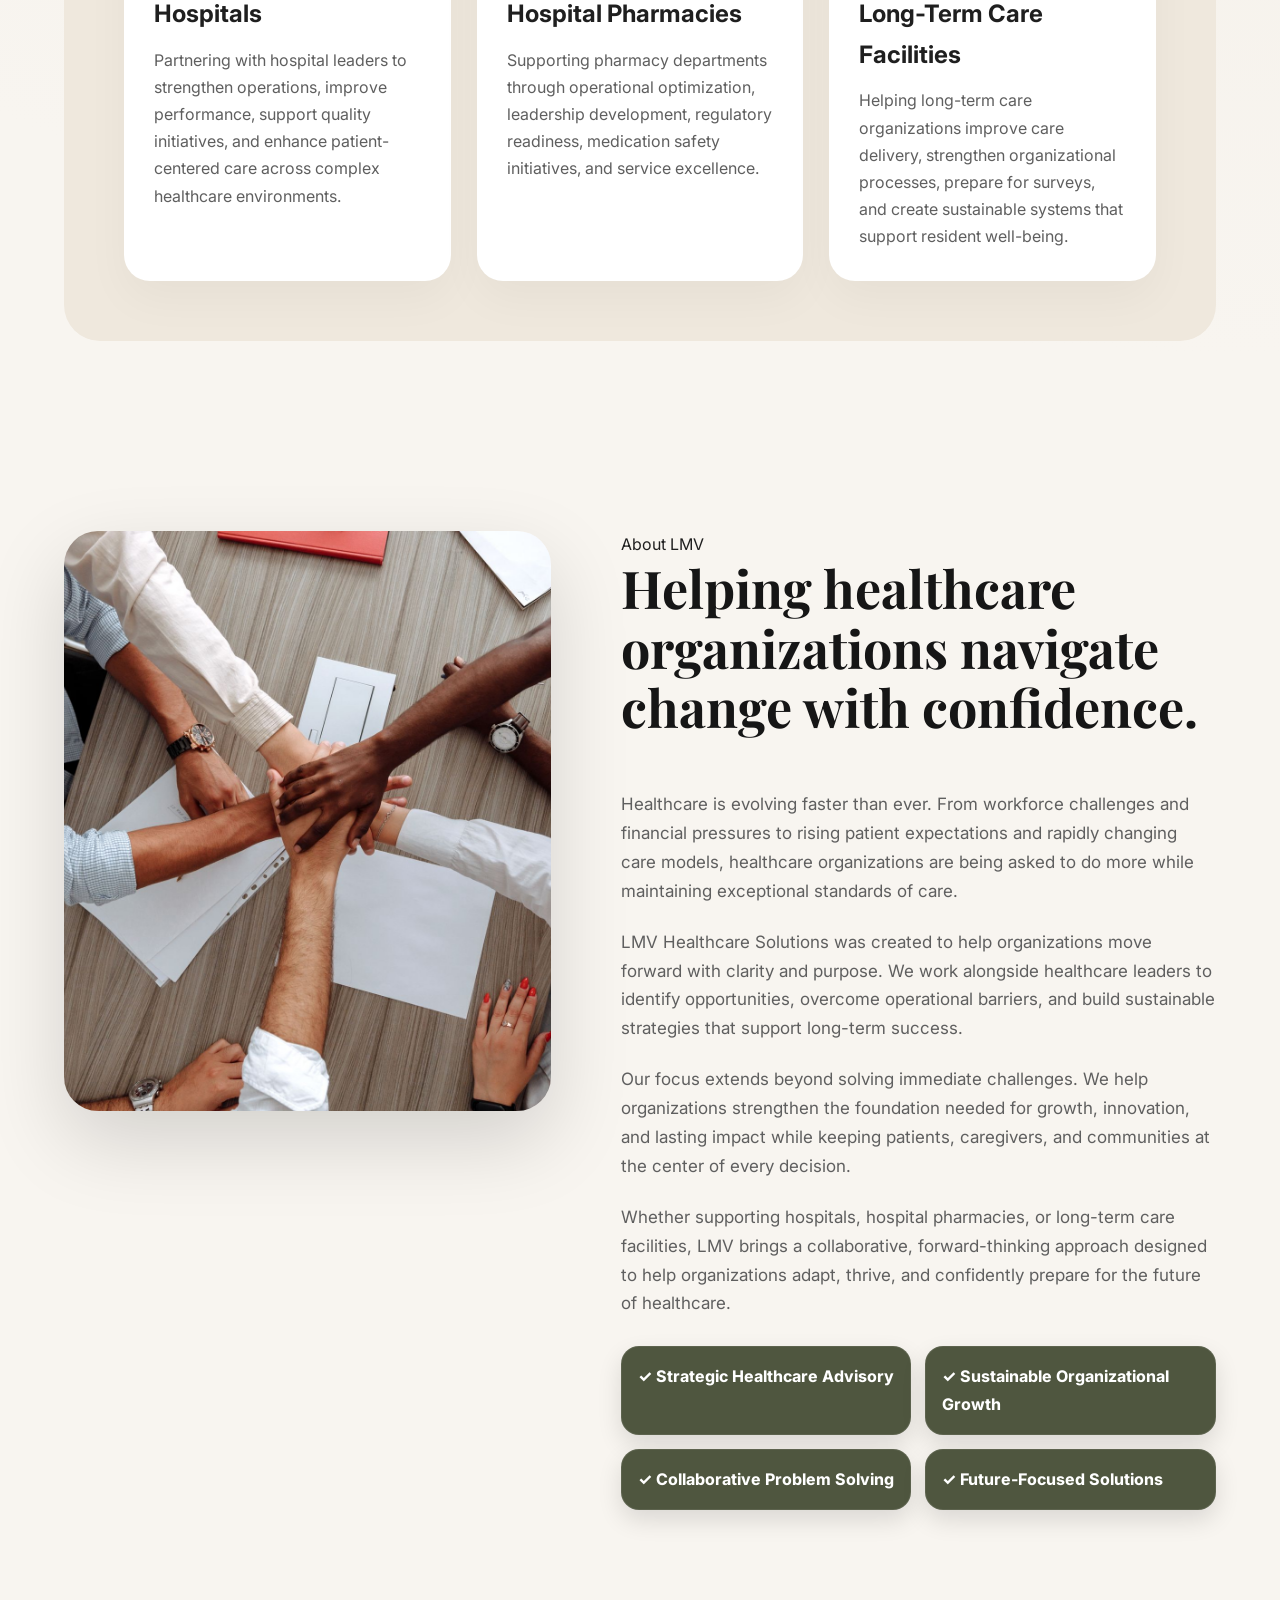
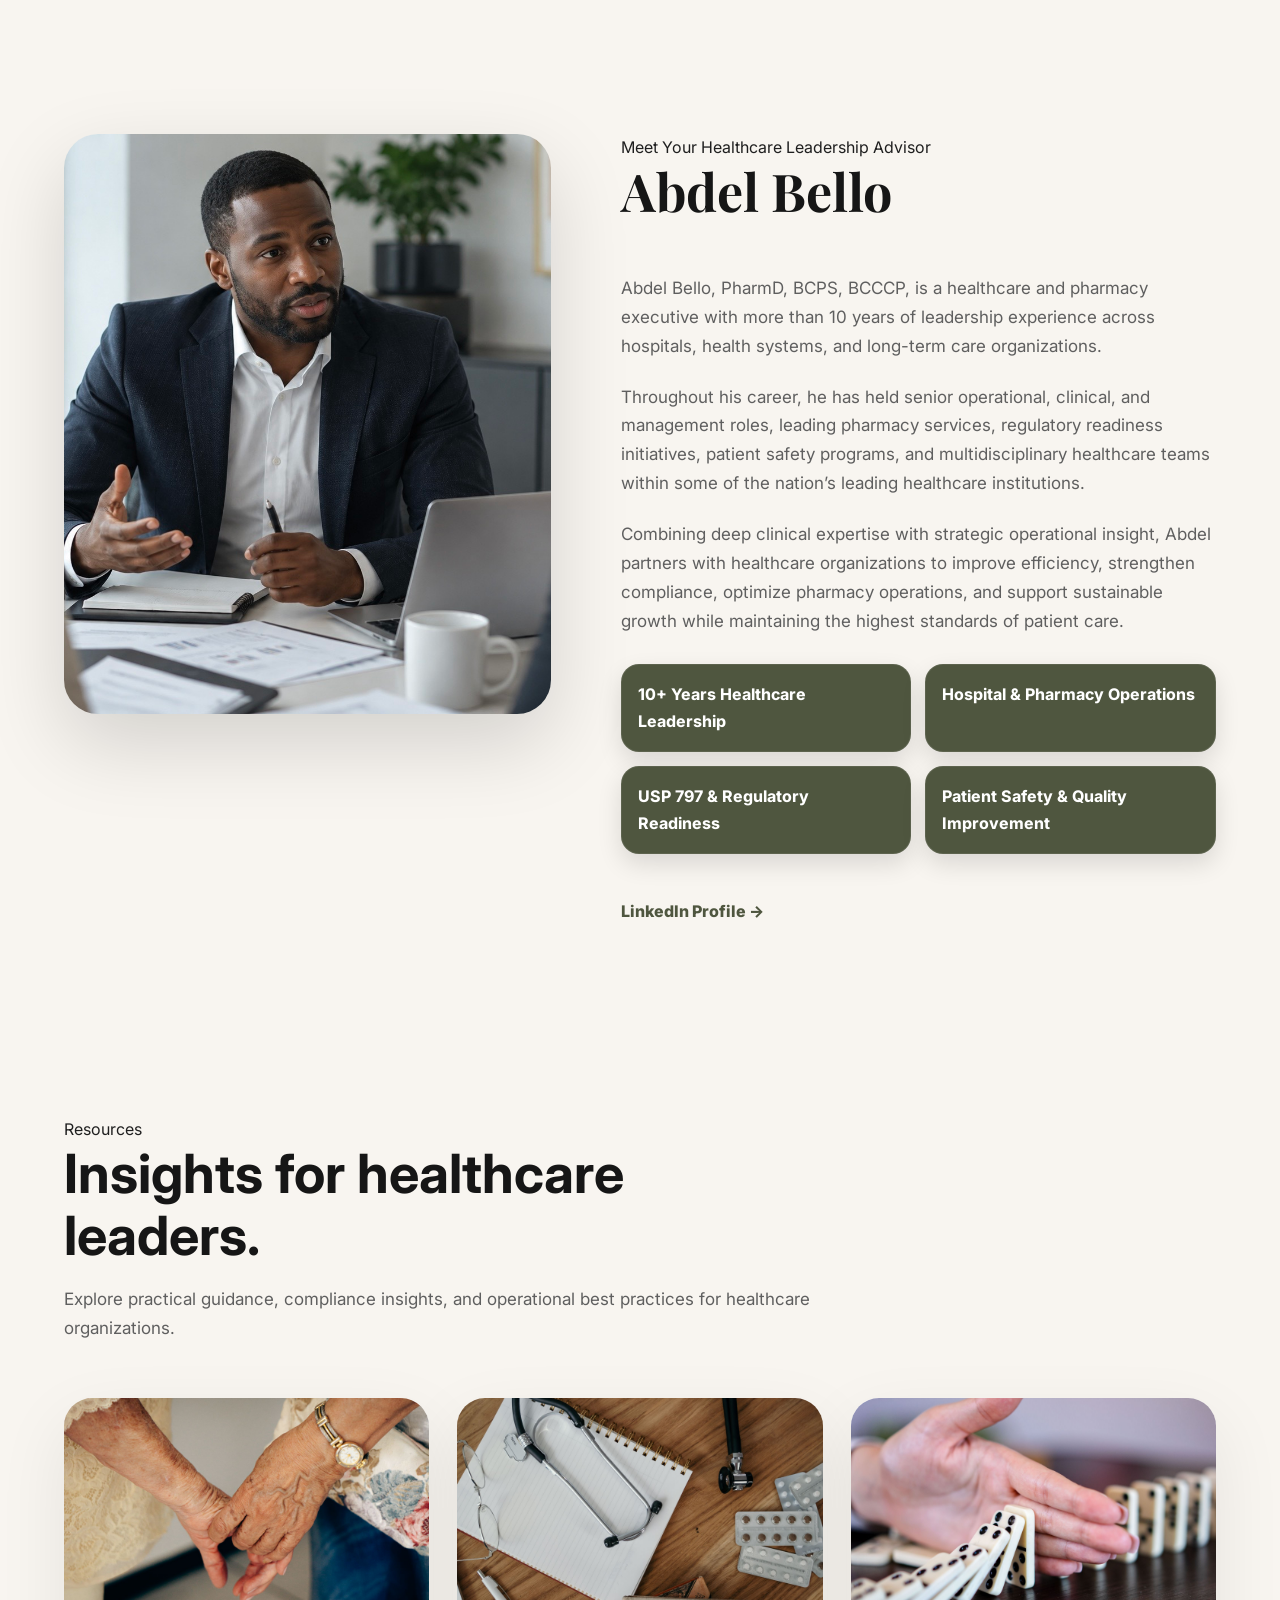
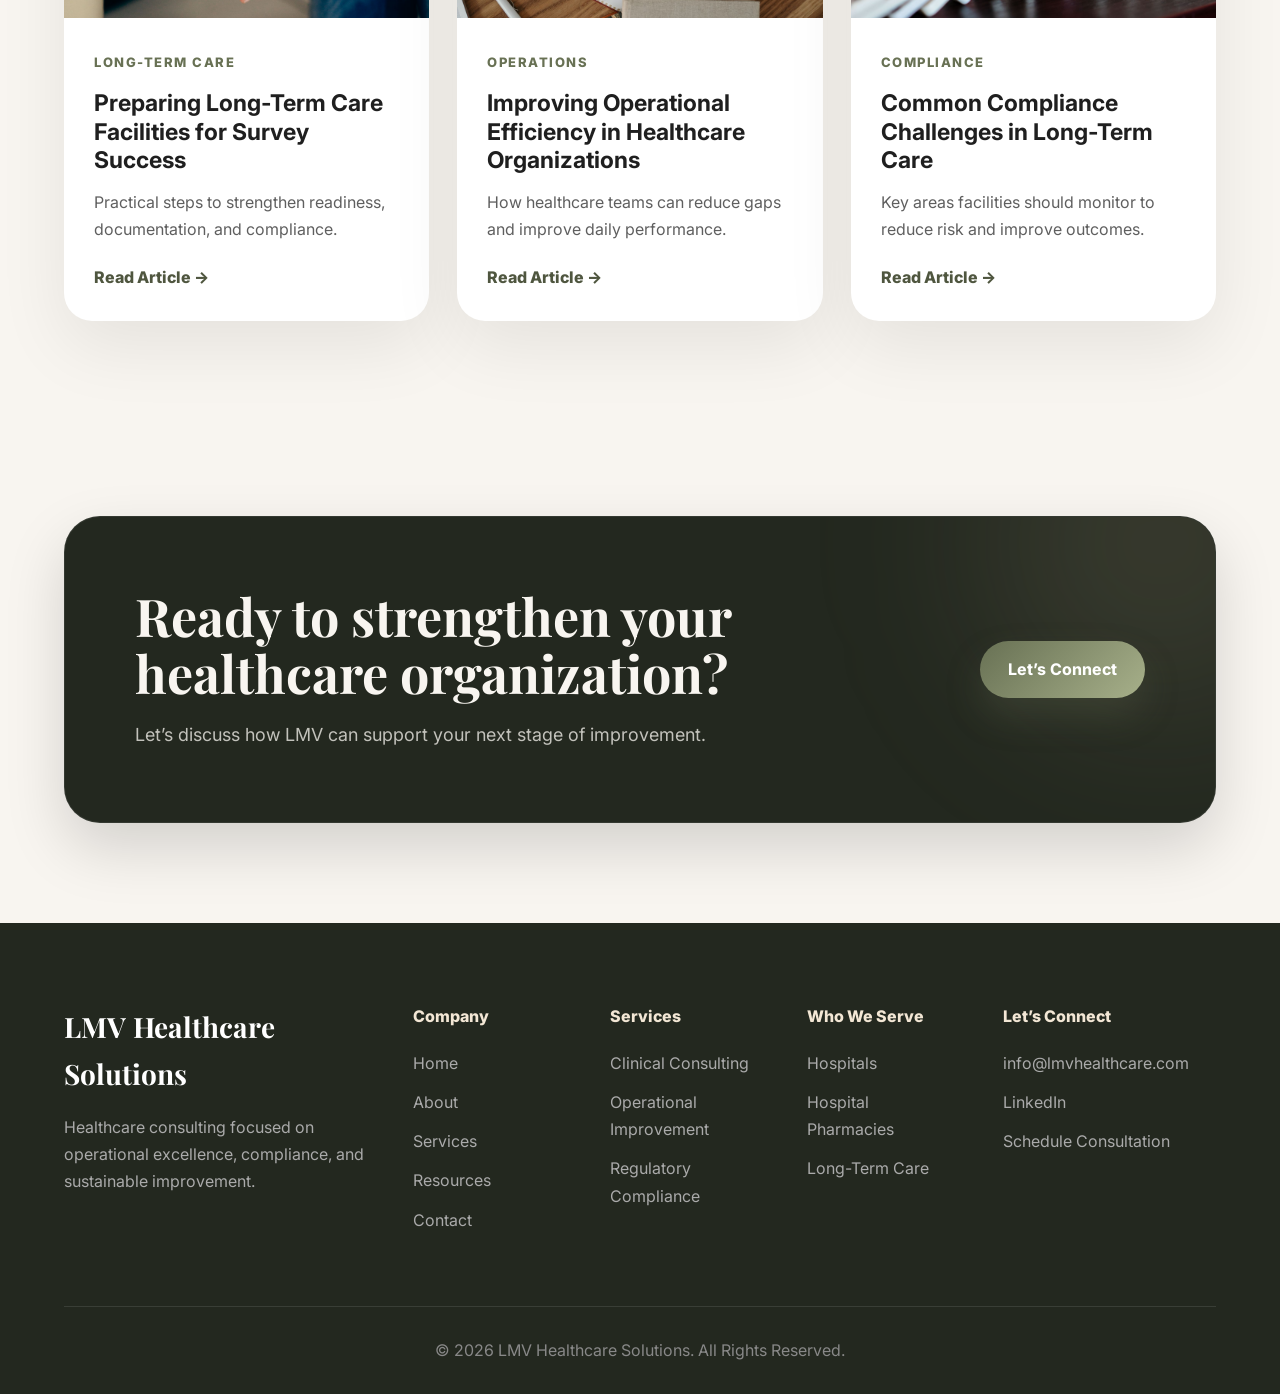
==== commit 6ff9673f: "Update index.html" ====
--- a/index.html
+++ b/index.html
@@ -172,7 +172,7 @@
   <div class="container profile-layout">
 
     <div class="profile-image">
-      <img src="images/team2.jpg" alt="Healthcare consulting team discussion">
+      <img src="images/team4.jpg" alt="Healthcare consulting team discussion">
     </div>
 
     <div class="profile-heading">
--- a/css/style.css
+++ b/css/style.css
@@ -509,6 +509,56 @@
 
 
 
+/* ABOUT + CONSULTANT SHARED LAYOUT */
+
+.profile-layout{
+  display:grid;
+  grid-template-columns:0.9fr 1.1fr;
+  grid-template-areas:
+    "image heading"
+    "image body";
+  gap:35px 70px;
+  align-items:start;
+}
+
+.profile-image{
+  grid-area:image;
+}
+
+.profile-image img{
+  width:100%;
+  height:580px;
+  object-fit:cover;
+  border-radius:34px;
+  box-shadow:0 30px 80px rgba(0,0,0,.15);
+}
+
+.profile-heading{
+  grid-area:heading;
+}
+
+.profile-heading h2{
+  font-family:"Playfair Display", serif;
+  font-size:52px;
+  line-height:1.15;
+  color:var(--charcoal);
+}
+
+.profile-body{
+  grid-area:body;
+}
+
+.profile-body p{
+  color:var(--muted);
+  margin-bottom:22px;
+  font-size:17px;
+}
+
+.consultant{
+  background:var(--cream);
+}
+
+
 
 /* ABOUT */
 
@@ -1107,6 +1157,26 @@
 .consultant-content h2{
   font-size:36px;
 }
+
+.profile-layout{
+  grid-template-columns:1fr;
+  grid-template-areas:
+    "heading"
+    "image"
+    "body";
+  gap:30px;
+}
+
+.profile-image img{
+  height:420px;
+  border-radius:26px;
+}
+
+.profile-heading h2{
+  font-size:38px;
+}
+
+   
 }
 
 @media (max-width: 480px) {
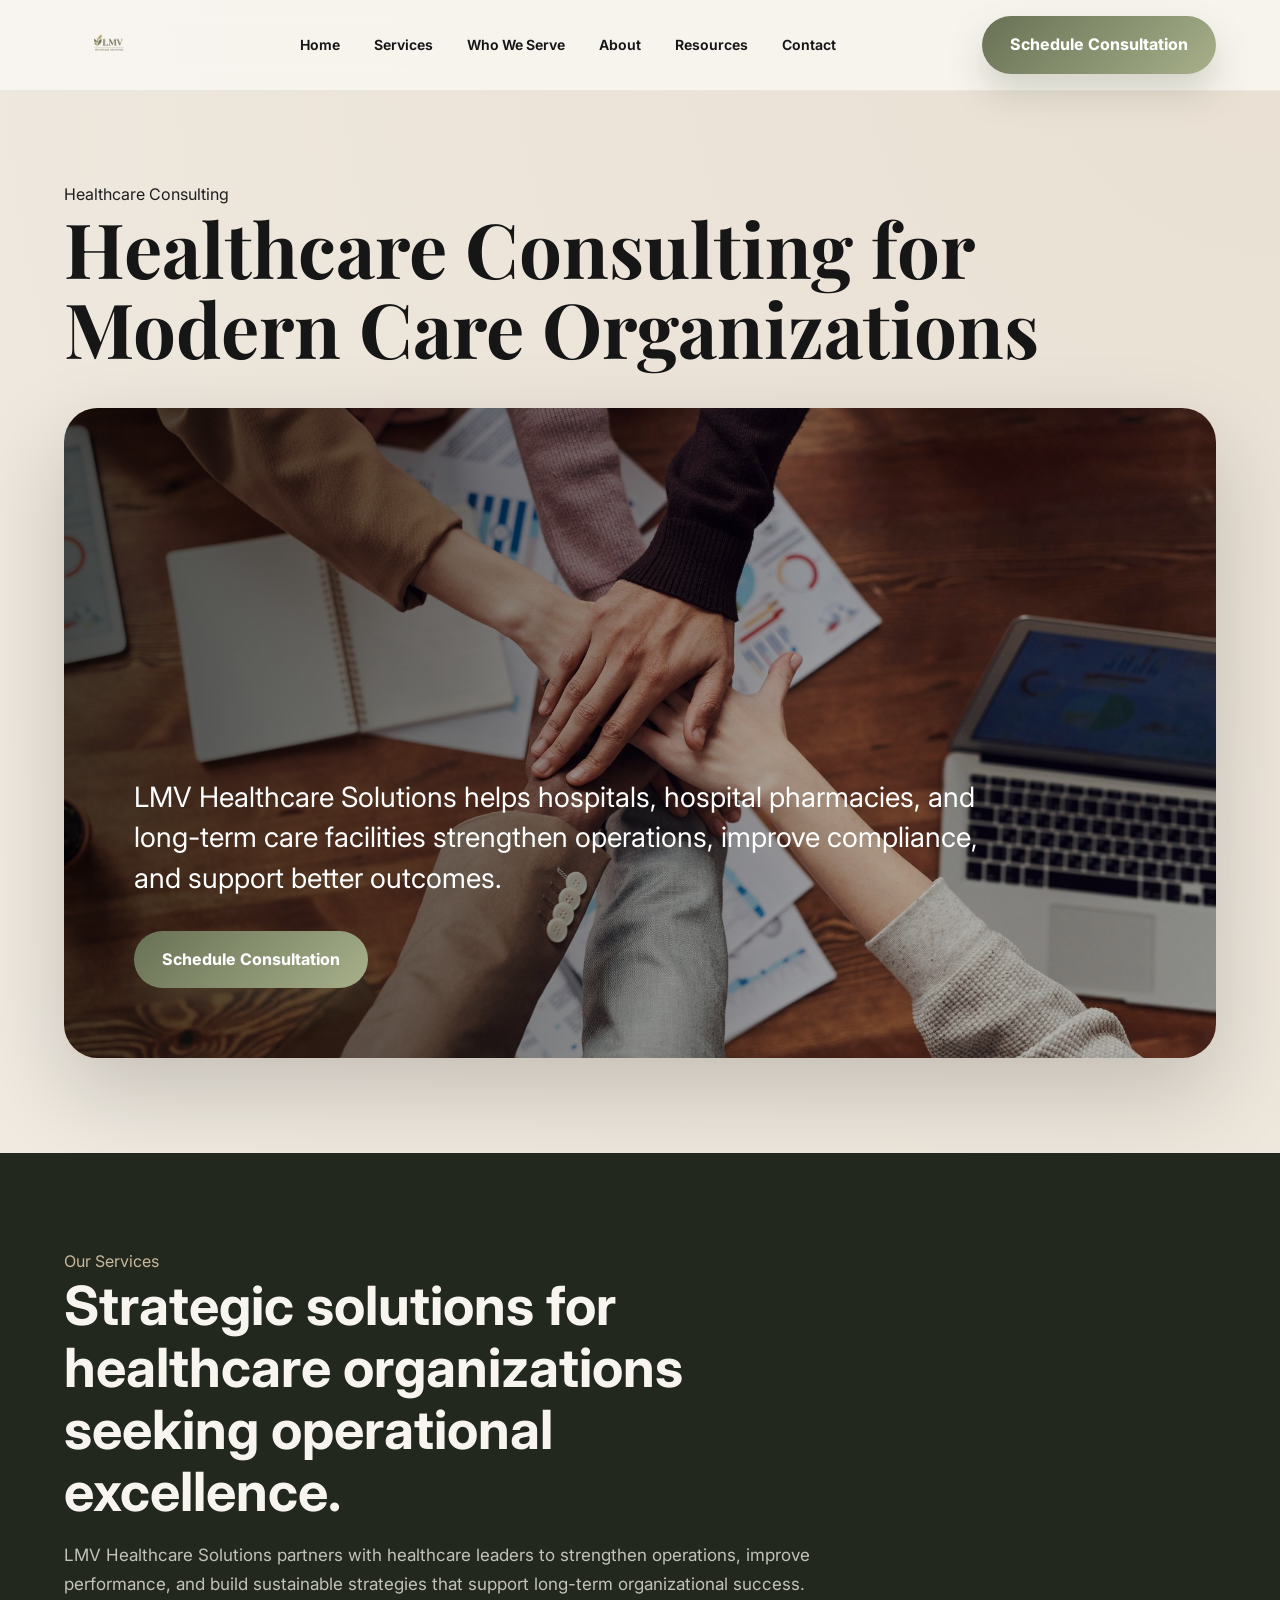
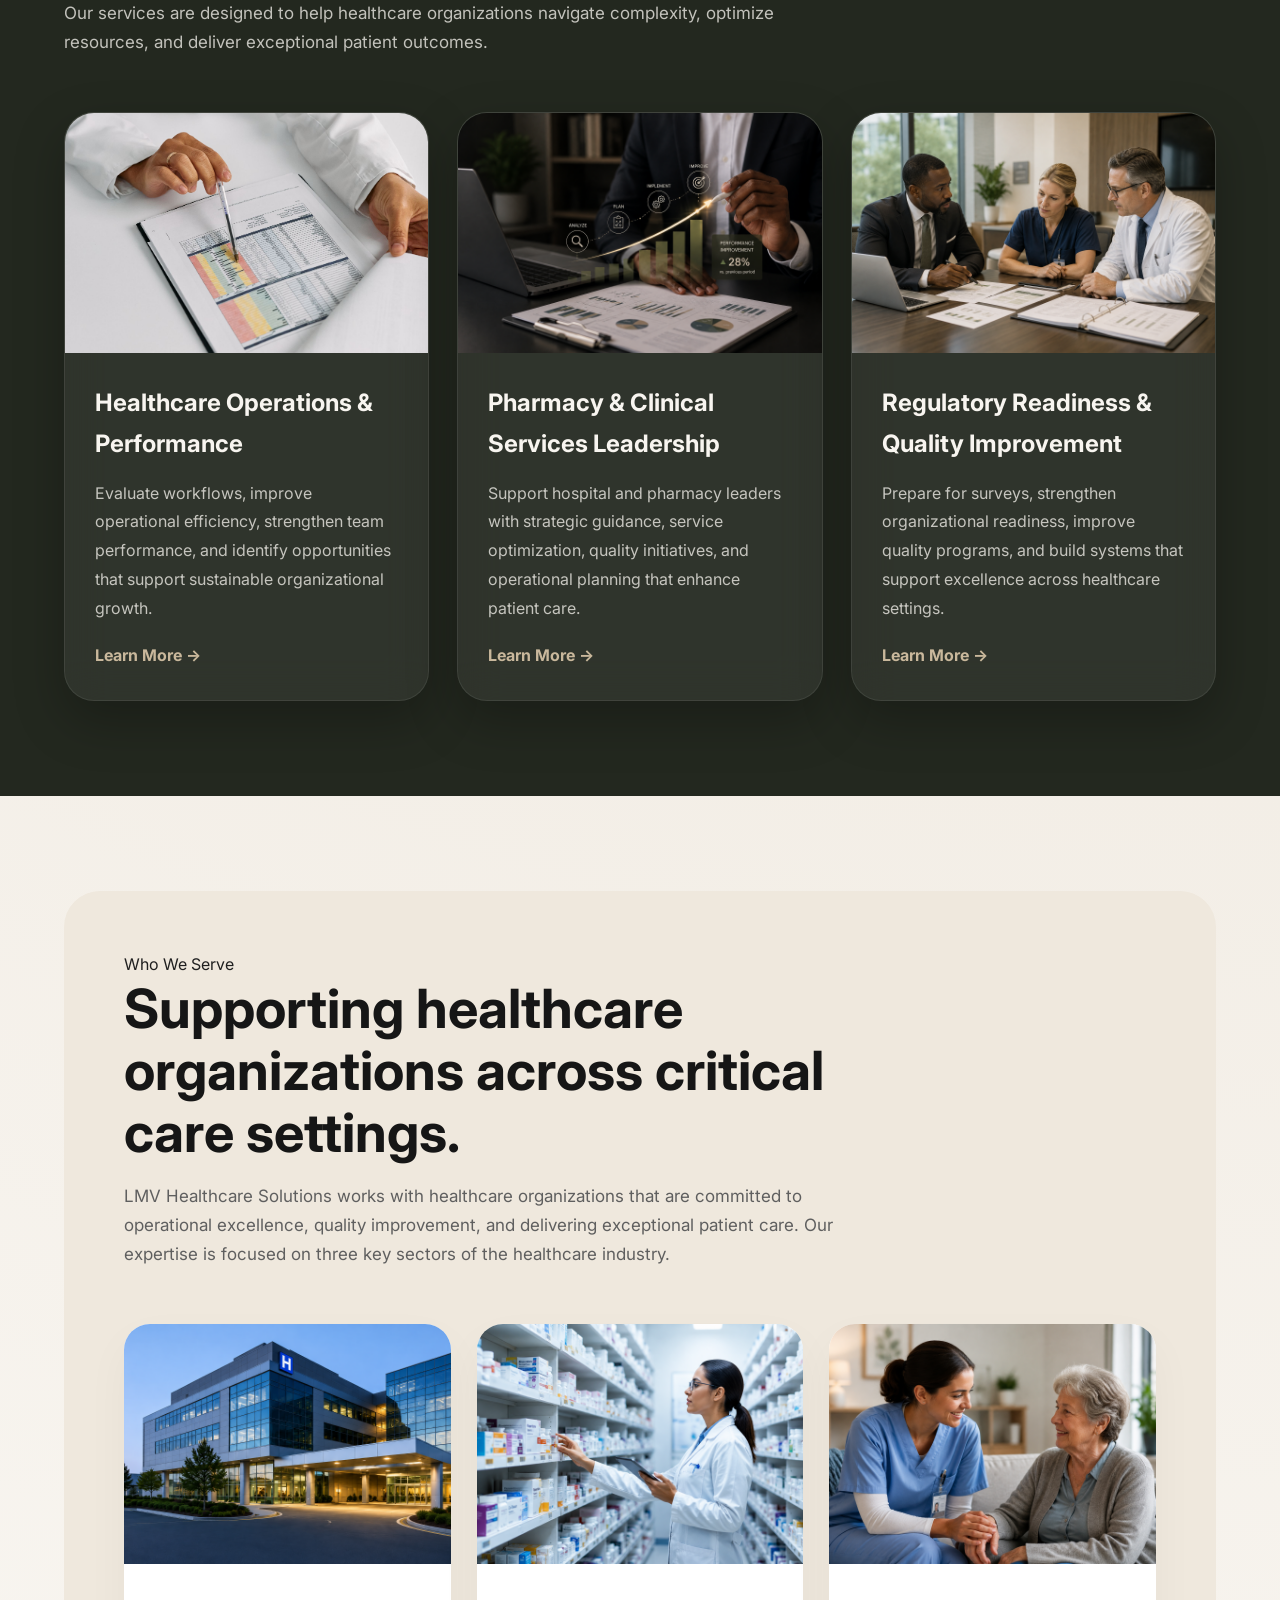
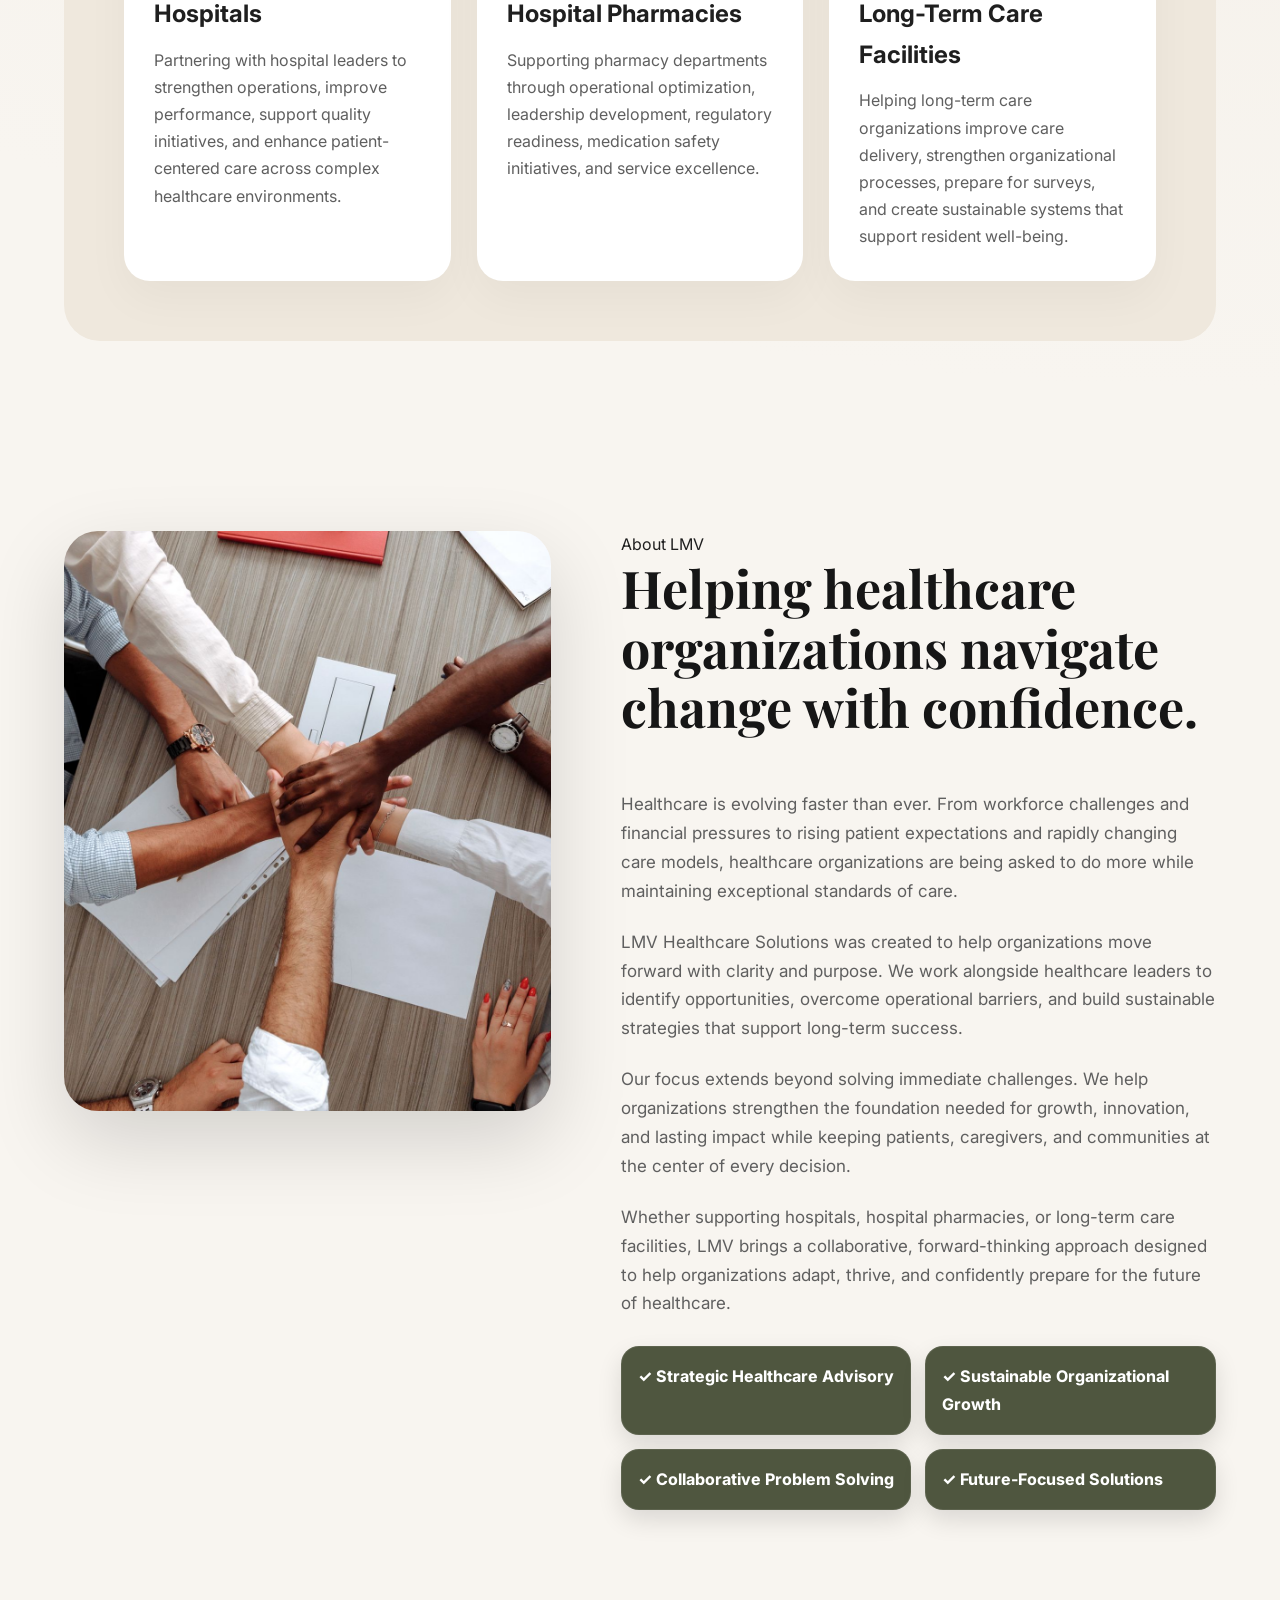
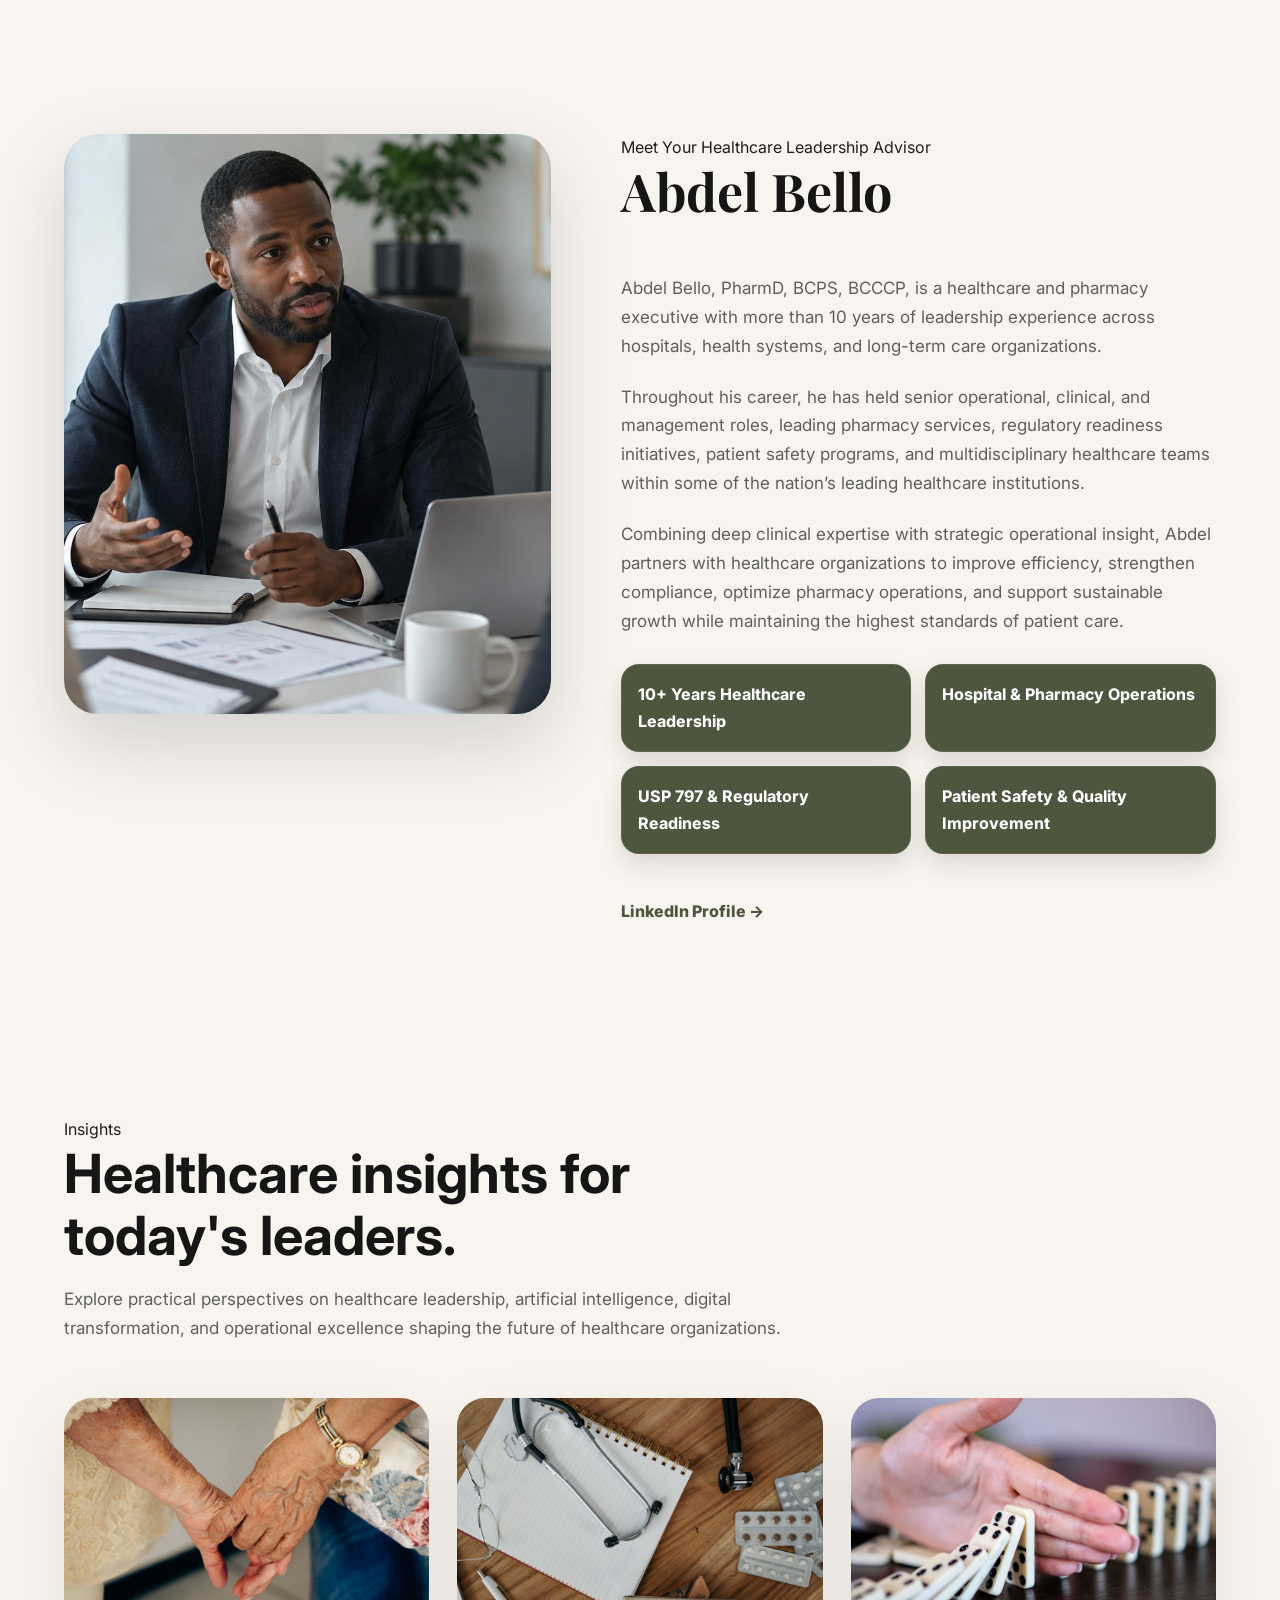
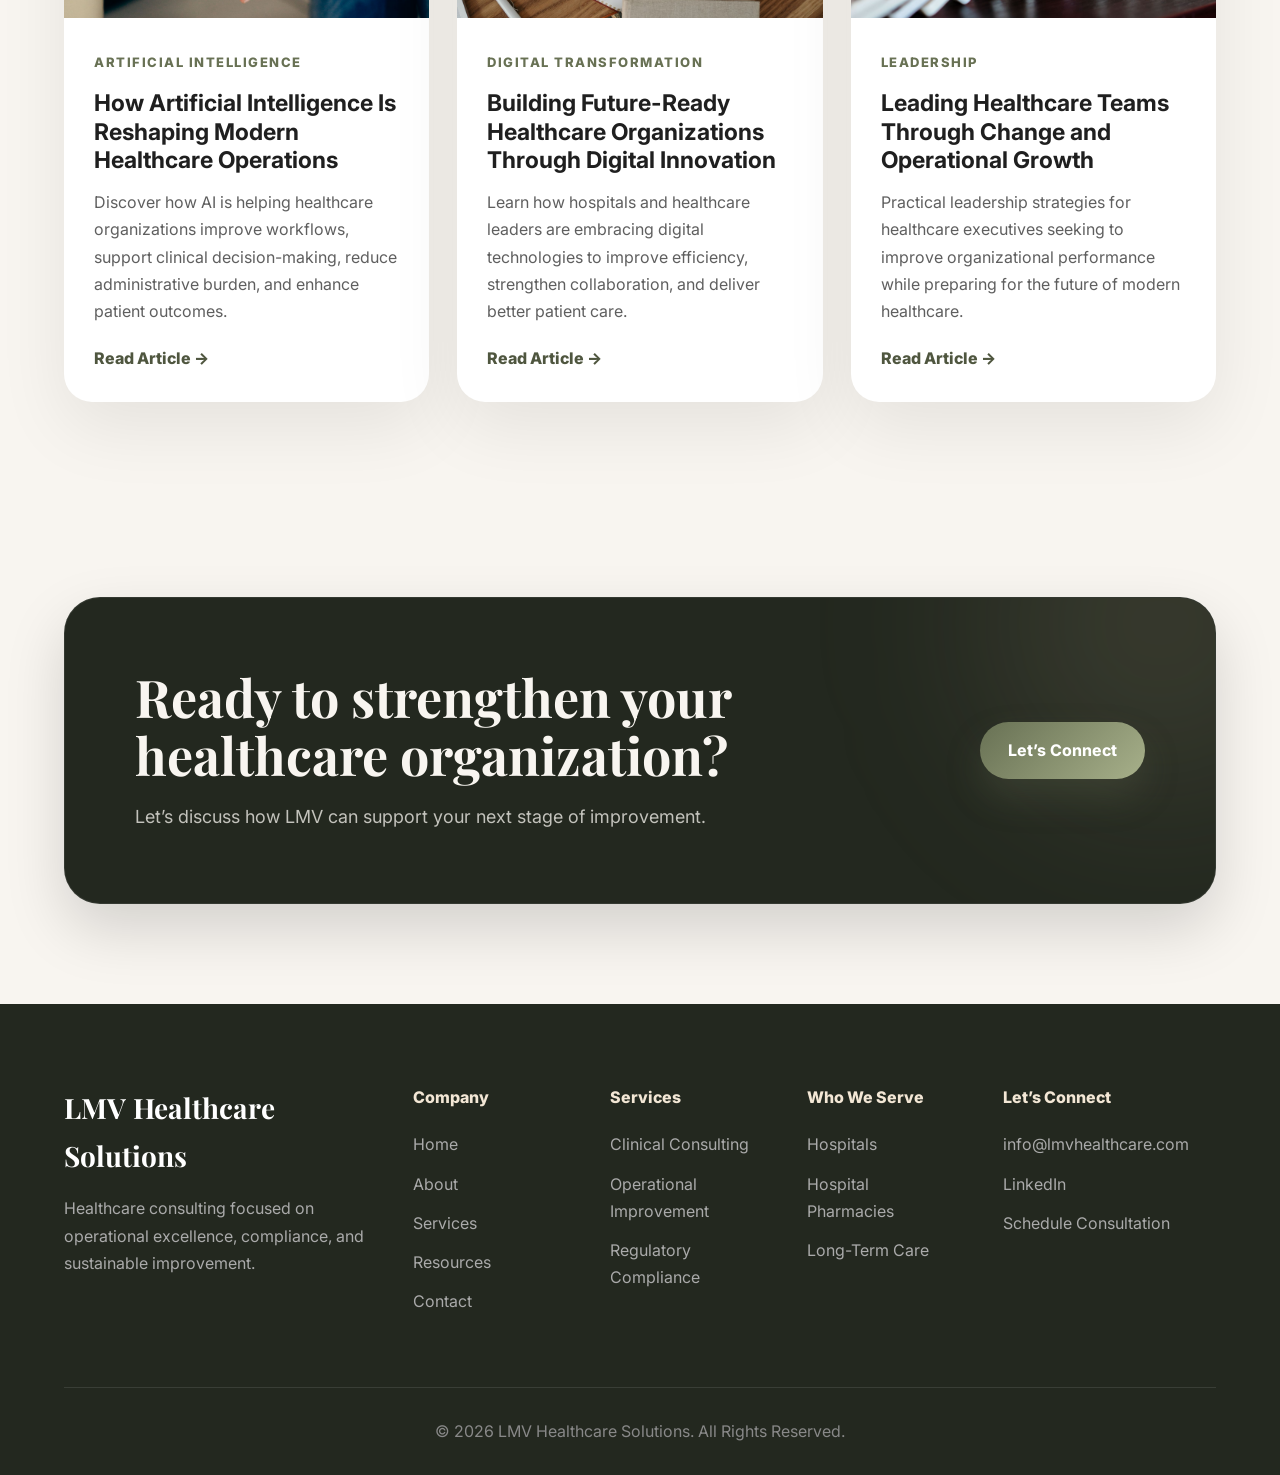
==== commit b643fb37: "Update index.html" ====
--- a/index.html
+++ b/index.html
@@ -252,48 +252,78 @@
   <div class="container">
 
     <div class="section-head">
-      <div class="label">Resources</div>
-      <h2>Insights for healthcare leaders.</h2>
-      <p>
-        Explore practical guidance, compliance insights, and operational best practices for healthcare organizations.
+      <div class="label">Insights</div>
+
+      <h2>Healthcare insights for today's leaders.</h2>
+
+      <p>
+        Explore practical perspectives on healthcare leadership, artificial intelligence, digital transformation, and operational excellence shaping the future of healthcare organizations.
       </p>
     </div>
 
     <div class="resources-grid">
 
       <a href="article-1.html" class="resource-card">
-        <img src="images/article-1.jpg" alt="Long-term care planning">
+        <img src="images/article-1.jpg" alt="Artificial Intelligence in Healthcare">
+
         <div class="resource-content">
-          <span>Long-Term Care</span>
-          <h3>Preparing Long-Term Care Facilities for Survey Success</h3>
+
+          <span>Artificial Intelligence</span>
+
+          <h3>How Artificial Intelligence Is Reshaping Modern Healthcare Operations</h3>
+
           <p>
-            Practical steps to strengthen readiness, documentation, and compliance.
+            Discover how AI is helping healthcare organizations improve workflows, support clinical decision-making, reduce administrative burden, and enhance patient outcomes.
           </p>
-          <div class="read-more">Read Article →</div>
+
+          <div class="read-more">
+            Read Article →
+          </div>
+
         </div>
       </a>
 
+
       <a href="article-2.html" class="resource-card">
-        <img src="images/article-2.jpg" alt="Healthcare operations">
+
+        <img src="images/article-2.jpg" alt="Digital Healthcare">
+
         <div class="resource-content">
-          <span>Operations</span>
-          <h3>Improving Operational Efficiency in Healthcare Organizations</h3>
+
+          <span>Digital Transformation</span>
+
+          <h3>Building Future-Ready Healthcare Organizations Through Digital Innovation</h3>
+
           <p>
-            How healthcare teams can reduce gaps and improve daily performance.
+            Learn how hospitals and healthcare leaders are embracing digital technologies to improve efficiency, strengthen collaboration, and deliver better patient care.
           </p>
-          <div class="read-more">Read Article →</div>
+
+          <div class="read-more">
+            Read Article →
+          </div>
+
         </div>
       </a>
 
+
       <a href="article-3.html" class="resource-card">
-        <img src="images/article-3.jpg" alt="Healthcare compliance">
+
+        <img src="images/article-3.jpg" alt="Healthcare Leadership">
+
         <div class="resource-content">
-          <span>Compliance</span>
-          <h3>Common Compliance Challenges in Long-Term Care</h3>
+
+          <span>Leadership</span>
+
+          <h3>Leading Healthcare Teams Through Change and Operational Growth</h3>
+
           <p>
-            Key areas facilities should monitor to reduce risk and improve outcomes.
+            Practical leadership strategies for healthcare executives seeking to improve organizational performance while preparing for the future of modern healthcare.
           </p>
-          <div class="read-more">Read Article →</div>
+
+          <div class="read-more">
+            Read Article →
+          </div>
+
         </div>
       </a>
 
--- a/css/style.css
+++ b/css/style.css
@@ -376,38 +376,53 @@
 }
 
 .glass-form{
-    background:rgba(255,255,255,.55);
-    backdrop-filter:blur(24px);
-    -webkit-backdrop-filter:blur(24px);
-
-    border:1px solid rgba(255,255,255,.7);
-
+    background:var(--olive-dark);
+    border:1px solid rgba(255,255,255,.08);
     border-radius:32px;
-
     padding:40px;
-
-    box-shadow:
-    0 20px 60px rgba(0,0,0,.08);
+    box-shadow:0 20px 60px rgba(0,0,0,.20);
+}
+
+.glass-form{
+    background:#23281f;
+    padding:40px;
+    border-radius:32px;
+    display:grid;
+    grid-template-columns:1fr 1fr;
+    gap:18px;
+    box-shadow:0 20px 60px rgba(0,0,0,.20);
 }
 
 .glass-form input,
 .glass-form textarea{
-
     width:100%;
-
+    padding:18px;
     border:none;
-
-    background:rgba(255,255,255,.7);
-
-    border-radius:18px;
-
-    padding:18px;
-
-    font-size:15px;
-
-    margin-bottom:18px;
-
     outline:none;
+    border-radius:16px;
+    background:rgba(255,255,255,.10);
+    color:#fff;
+    font-size:16px;
+}
+
+.glass-form textarea{
+    grid-column:1 / -1;
+    min-height:180px;
+    resize:vertical;
+}
+
+.glass-form button{
+    grid-column:1 / -1;
+}
+
+.glass-form input::placeholder,
+.glass-form textarea::placeholder{
+    color:rgba(255,255,255,.65);
+}
+
+.glass-form input::placeholder,
+.glass-form textarea::placeholder{
+    color:rgba(255,255,255,.70);
 }
 
 .glass-form textarea{
@@ -743,29 +758,41 @@
   font-weight: 700;
 }
 
-.contact-form {
-  background: rgba(255, 255, 255, 0.75);
-  backdrop-filter: blur(18px);
-  padding: 35px;
-  border-radius: 28px;
-  box-shadow: var(--shadow);
+.contact-form{
+  background:#23281f;
+  padding:35px;
+  border-radius:28px;
+  box-shadow:0 20px 60px rgba(0,0,0,.25);
 }
 
 .contact-form input,
-.contact-form textarea {
-  width: 100%;
-  padding: 17px;
-  border-radius: 16px;
-  border: 1px solid var(--border);
-  margin-bottom: 16px;
-  font-family: Inter, sans-serif;
-  font-size: 15px;
-  background: white;
+.contact-form textarea{
+  width:100%;
+  padding:17px;
+  border-radius:16px;
+  border:none;
+  margin-bottom:16px;
+  font-family:Inter,sans-serif;
+  font-size:15px;
+  background:rgba(255,255,255,.08);
+  color:#fff;
+}
+
+.contact-form input::placeholder,
+.contact-form textarea::placeholder{
+  color:rgba(255,255,255,.7);
 }
 
 .contact-form textarea {
   min-height: 140px;
   resize: vertical;
+}
+
+.contact-form input:focus,
+.contact-form textarea:focus{
+    outline:none;
+    border-color:var(--olive);
+    box-shadow:0 0 0 3px rgba(104,113,84,.20);
 }
 
 
@@ -1018,6 +1045,9 @@
     .glass-form{
         padding:25px;
     }
+   .glass-form{
+    grid-template-columns:1fr;
+}
 
   .hero{
     padding:60px 0;
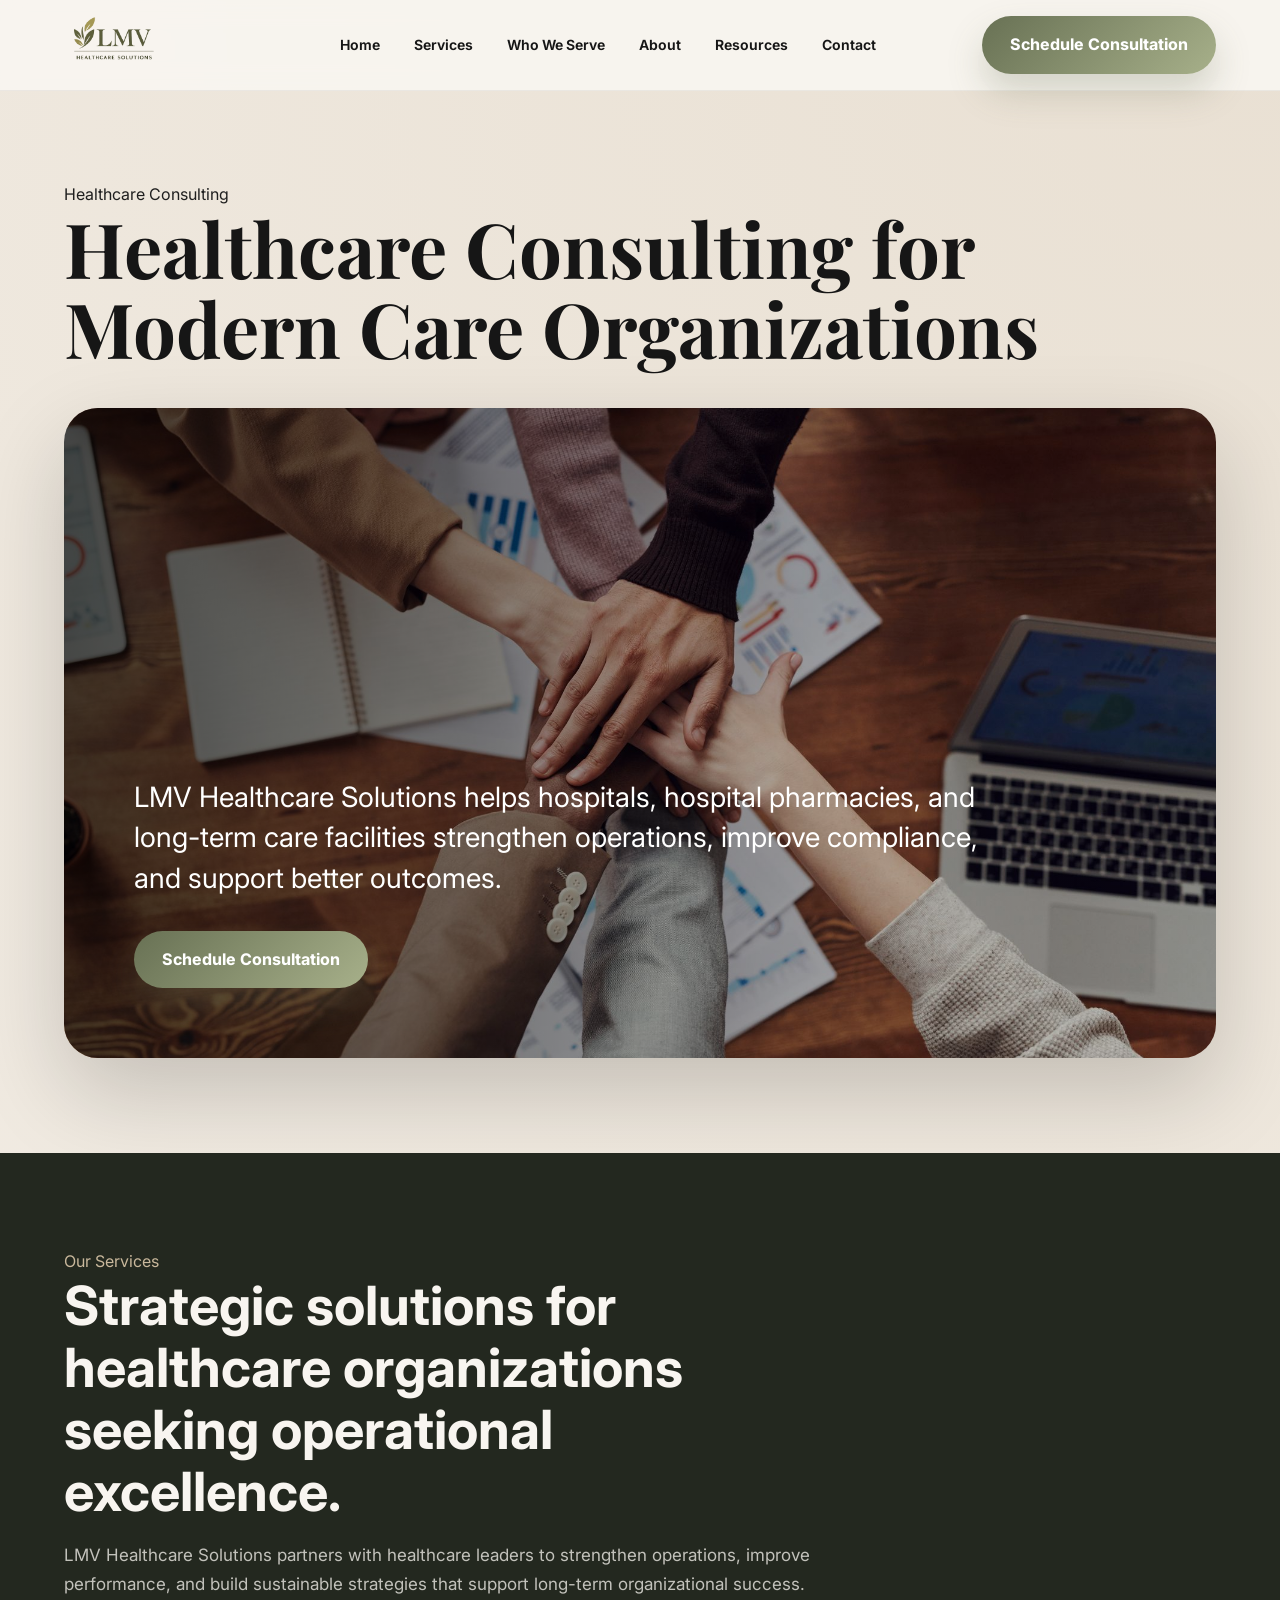
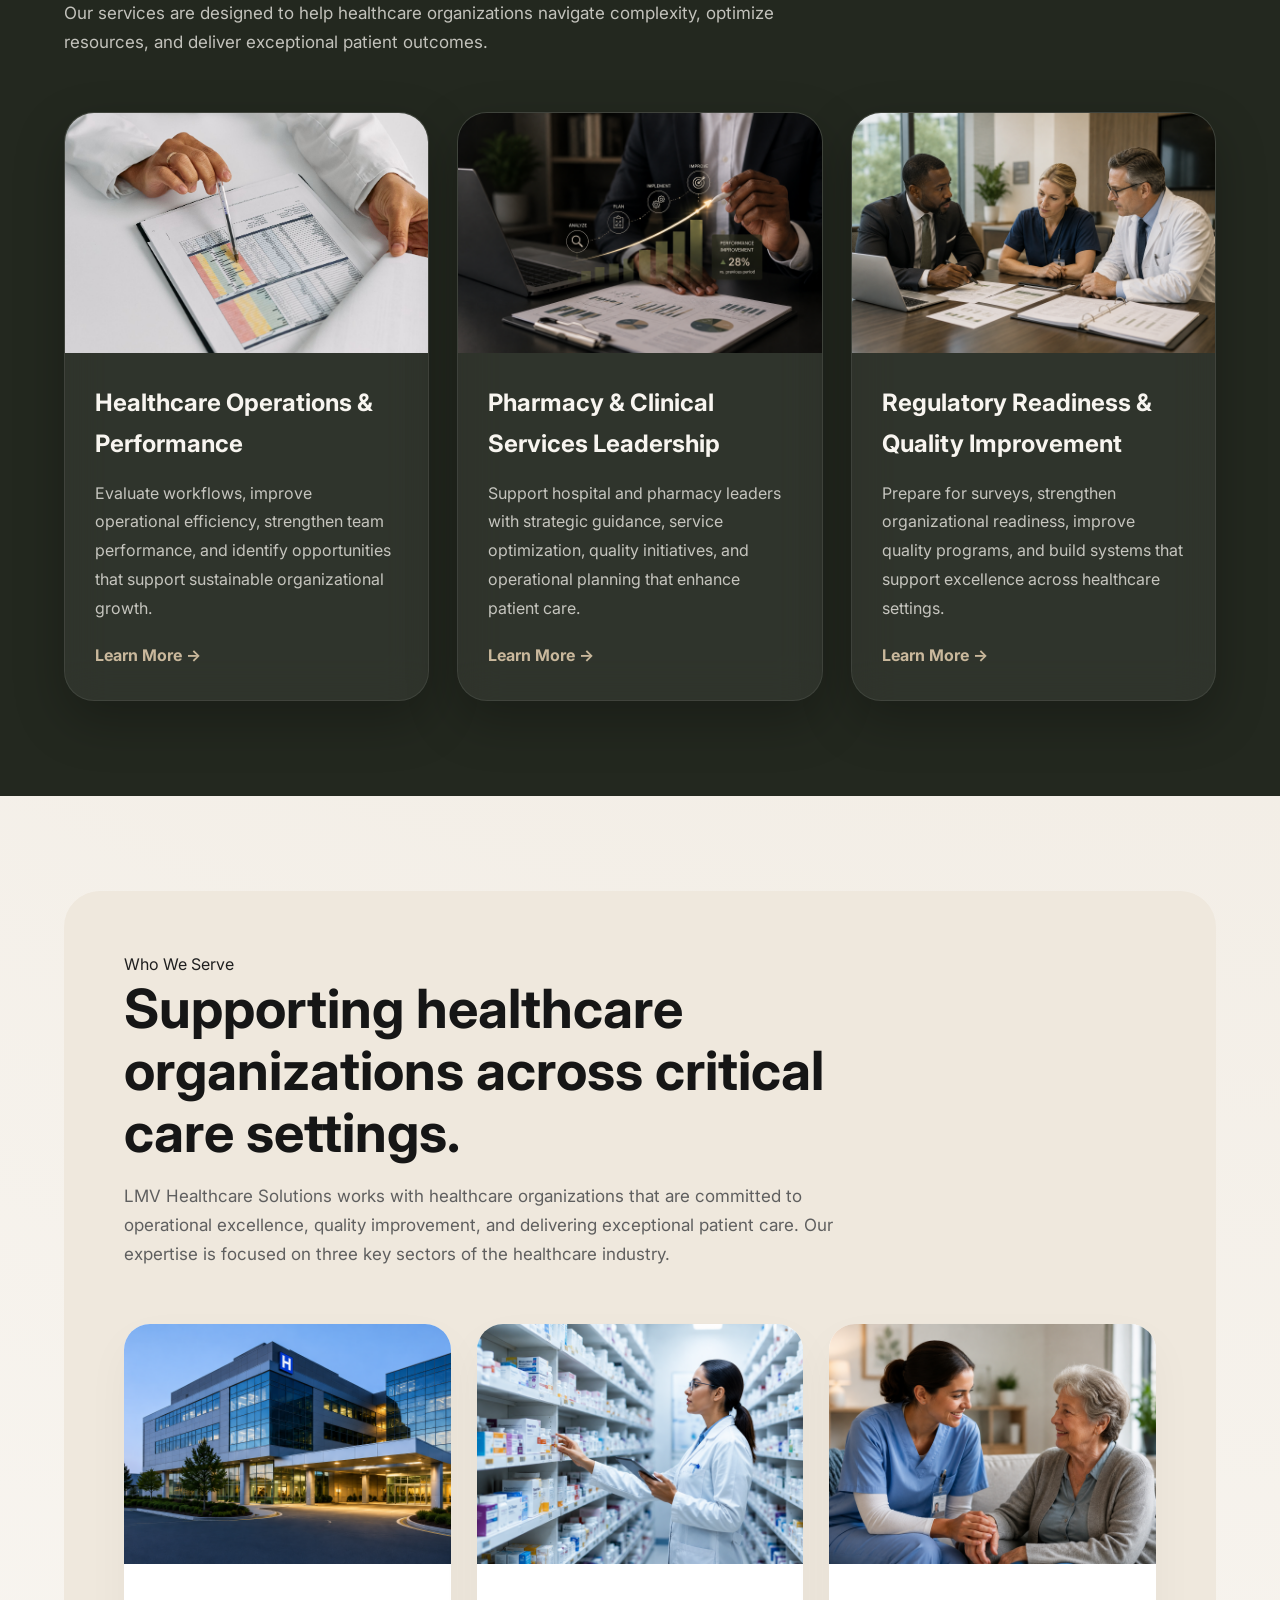
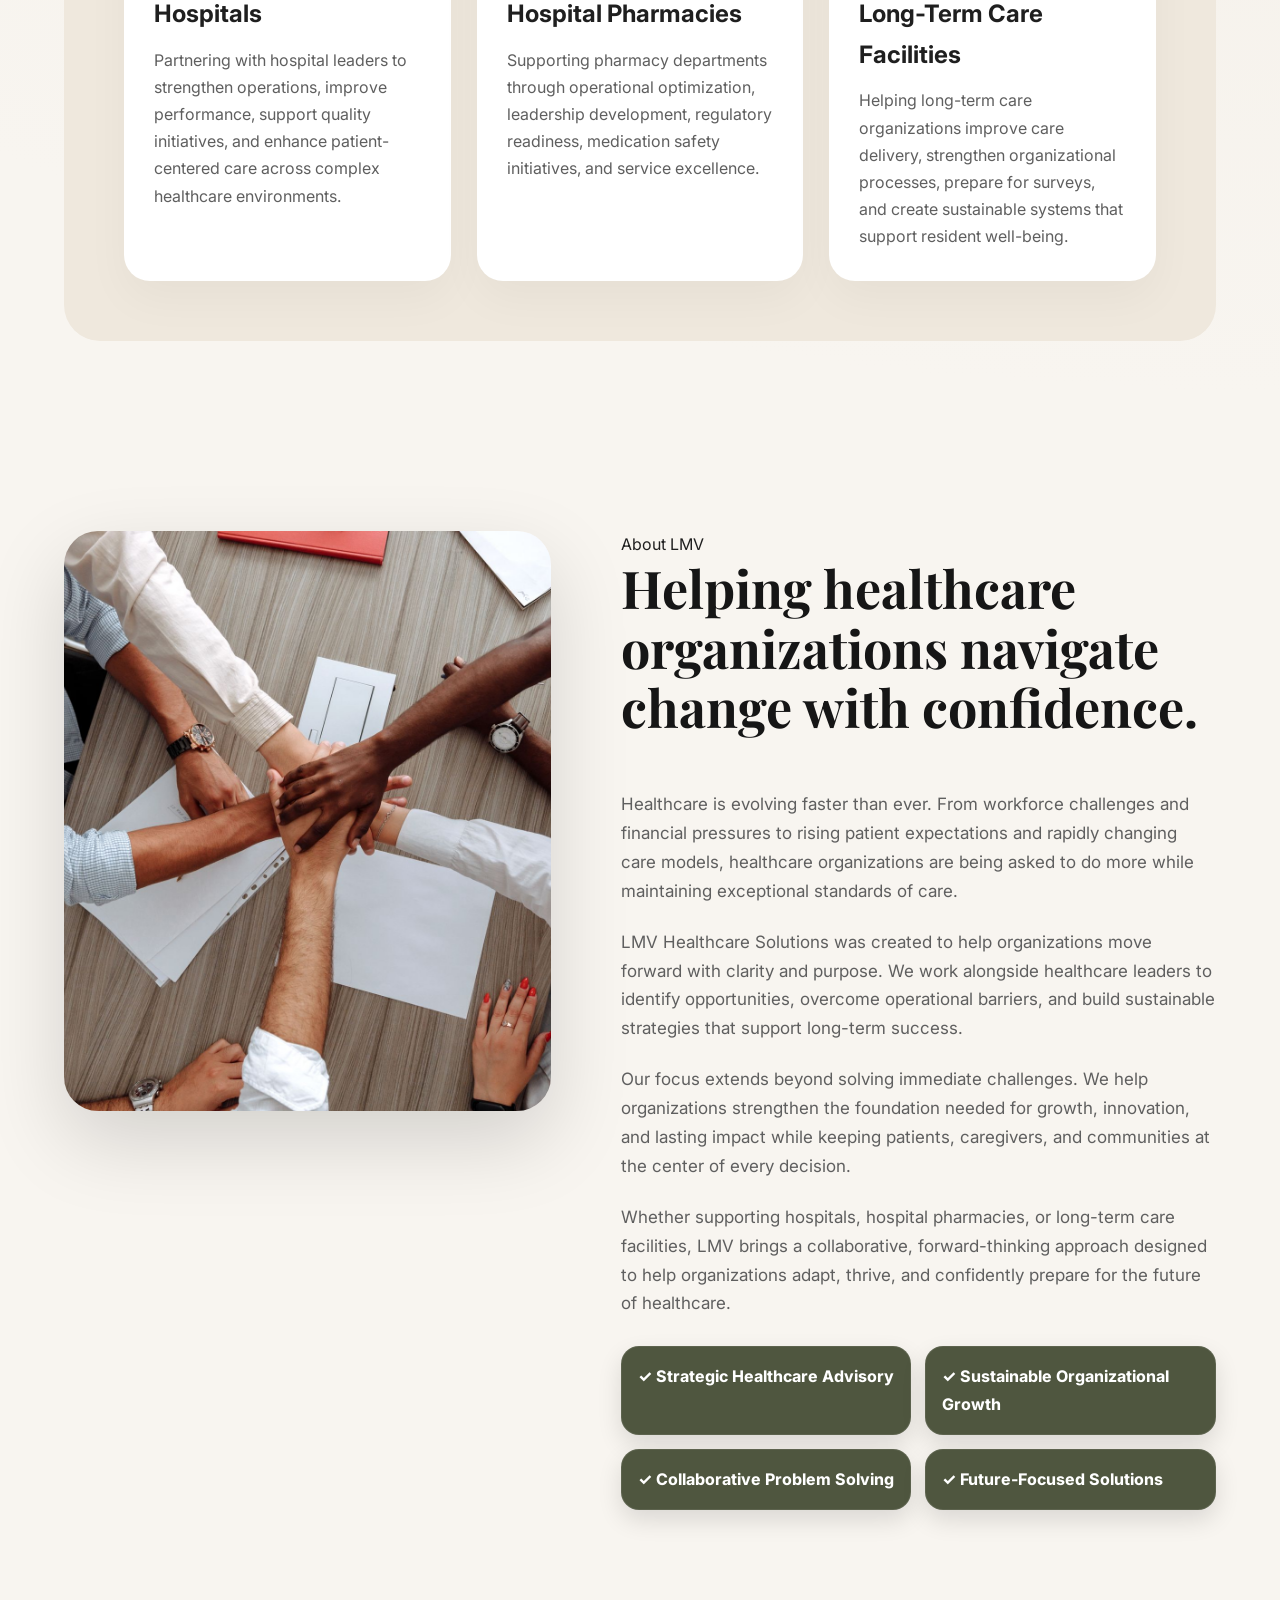
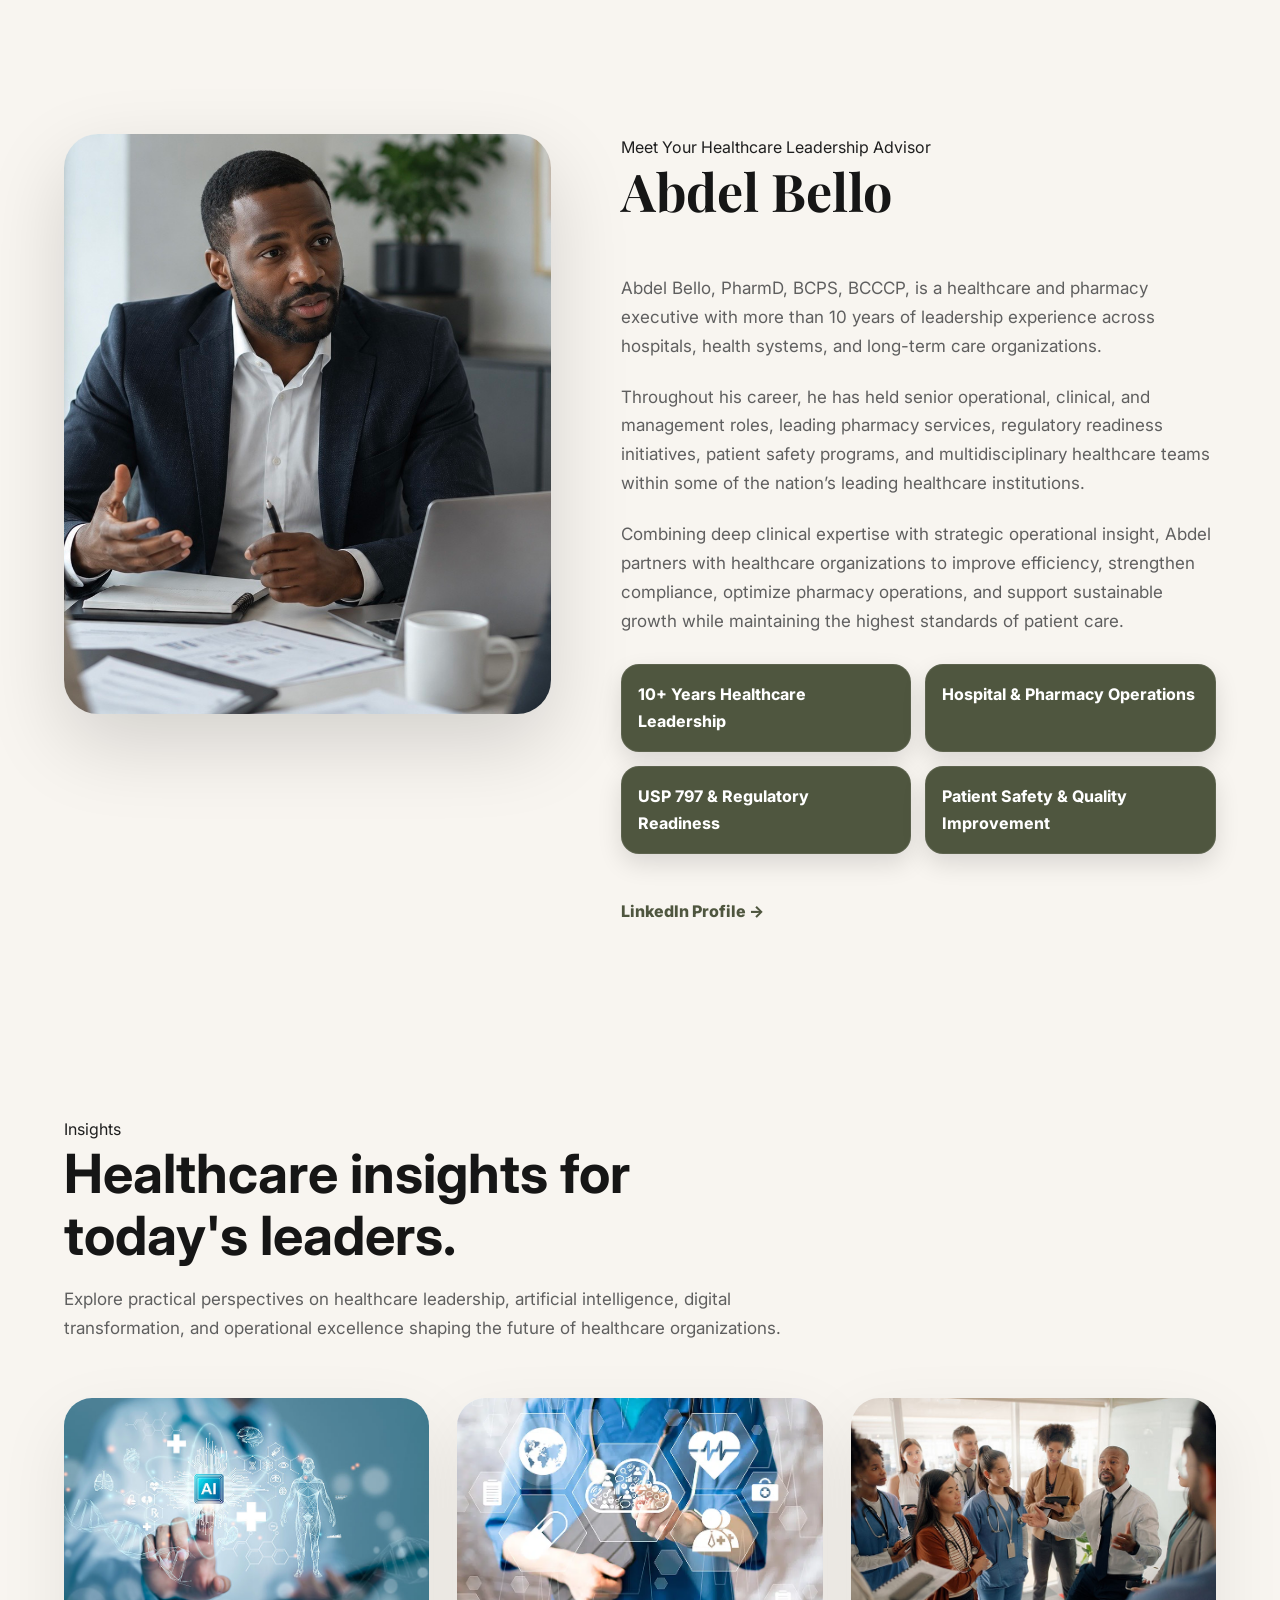
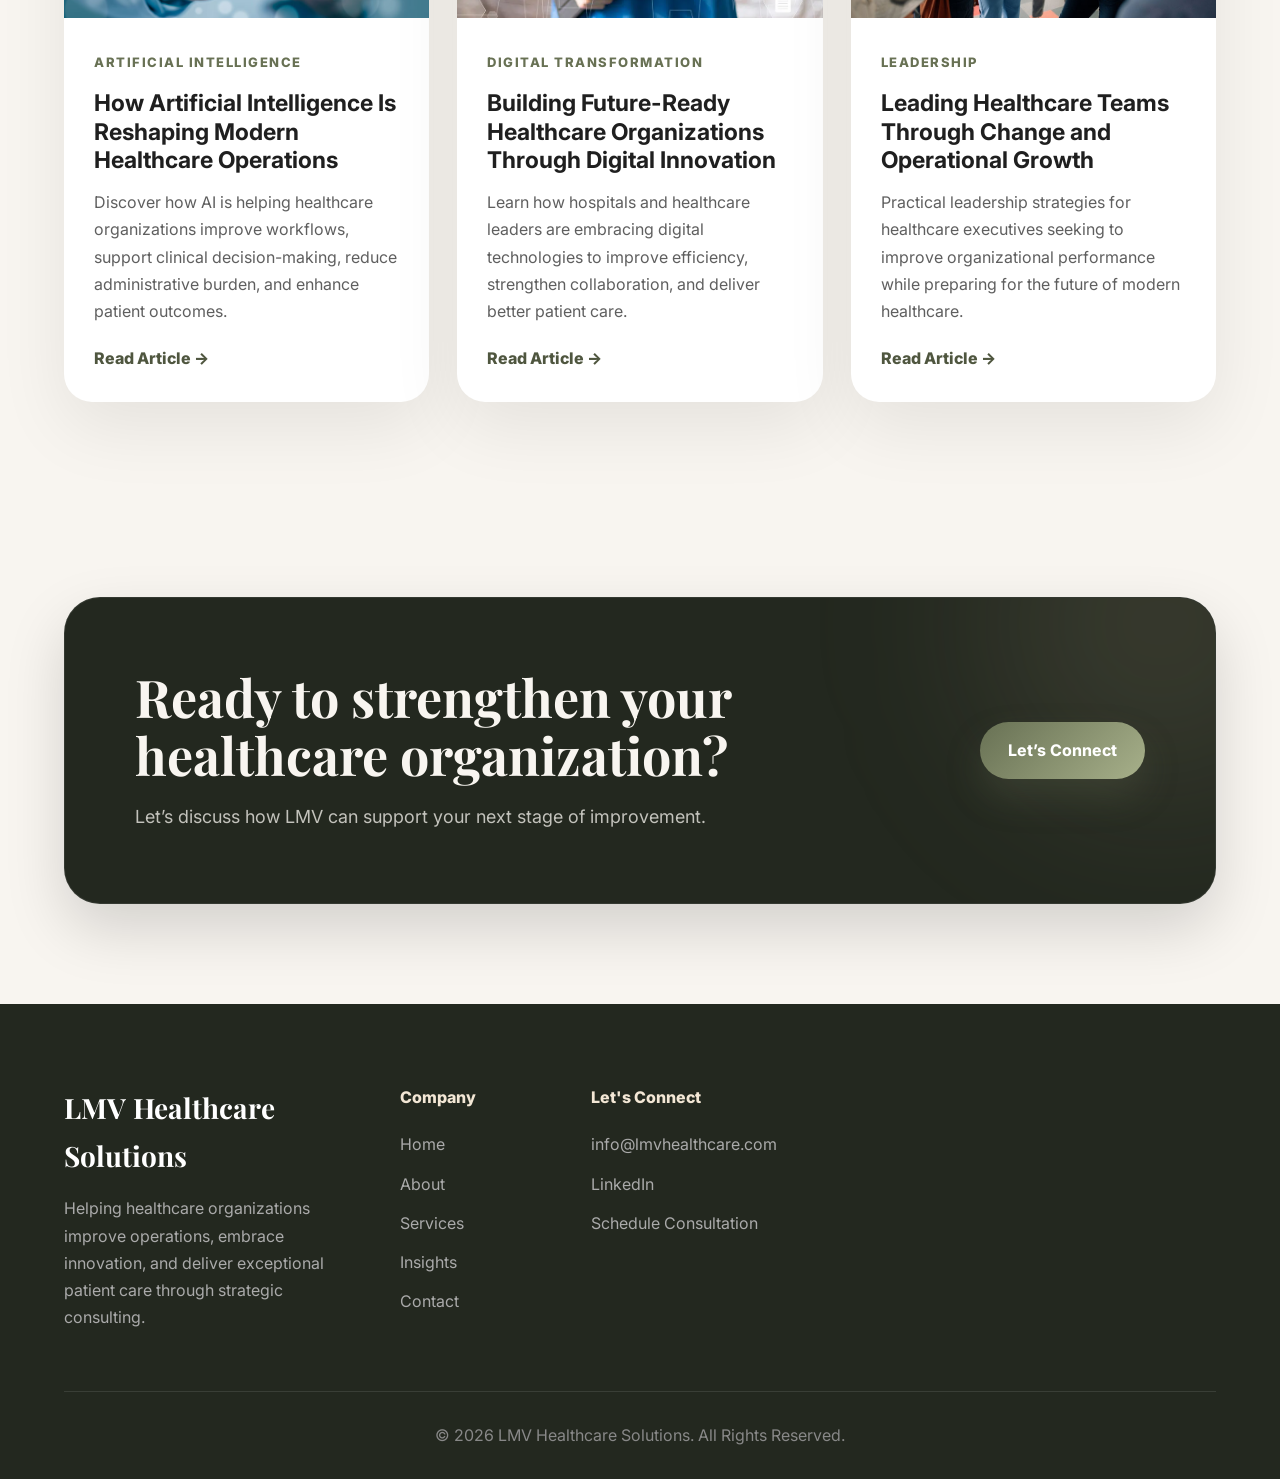
==== commit 13ad9e99: "Update index.html" ====
--- a/index.html
+++ b/index.html
@@ -356,39 +356,36 @@
 
       <div class="footer-brand">
         <h3>LMV Healthcare Solutions</h3>
+
         <p>
-          Healthcare consulting focused on operational excellence, compliance, and sustainable improvement.
+          Helping healthcare organizations improve operations, embrace innovation, and deliver exceptional patient care through strategic consulting.
         </p>
       </div>
 
       <div>
         <div class="footer-title">Company</div>
+
         <a href="#hero">Home</a>
         <a href="#about">About</a>
         <a href="#services">Services</a>
-        <a href="#resources">Resources</a>
+        <a href="#resources">Insights</a>
         <a href="contact.html">Contact</a>
       </div>
 
       <div>
-        <div class="footer-title">Services</div>
-        <a href="#services">Clinical Consulting</a>
-        <a href="#services">Operational Improvement</a>
-        <a href="#services">Regulatory Compliance</a>
-      </div>
-
-      <div>
-        <div class="footer-title">Who We Serve</div>
-        <a href="#industries">Hospitals</a>
-        <a href="#industries">Hospital Pharmacies</a>
-        <a href="#industries">Long-Term Care</a>
-      </div>
-
-      <div>
-        <div class="footer-title">Let’s Connect</div>
-        <a href="mailto:info@lmvhealthcare.com">info@lmvhealthcare.com</a>
-        <a href="#">LinkedIn</a>
-        <a href="contact.html">Schedule Consultation</a>
+        <div class="footer-title">Let's Connect</div>
+
+        <a href="mailto:info@lmvhealthcare.com">
+          info@lmvhealthcare.com
+        </a>
+
+        <a href="https://www.linkedin.com/in/abdel-bello-rph-pharmd-bcps-bcccp-cph-ab47a1170/" target="_blank">
+          LinkedIn
+        </a>
+
+        <a href="contact.html">
+          Schedule Consultation
+        </a>
       </div>
 
     </div>
--- a/css/style.css
+++ b/css/style.css
@@ -83,10 +83,15 @@
 }
 
 .logo img {
-  height: 60px;
+  height: 160px;
   width: auto;
   display: block;
 }
+
+.logo{
+    margin-left:-70px;
+}
+
 .menu-toggle{
     display:none;
 }
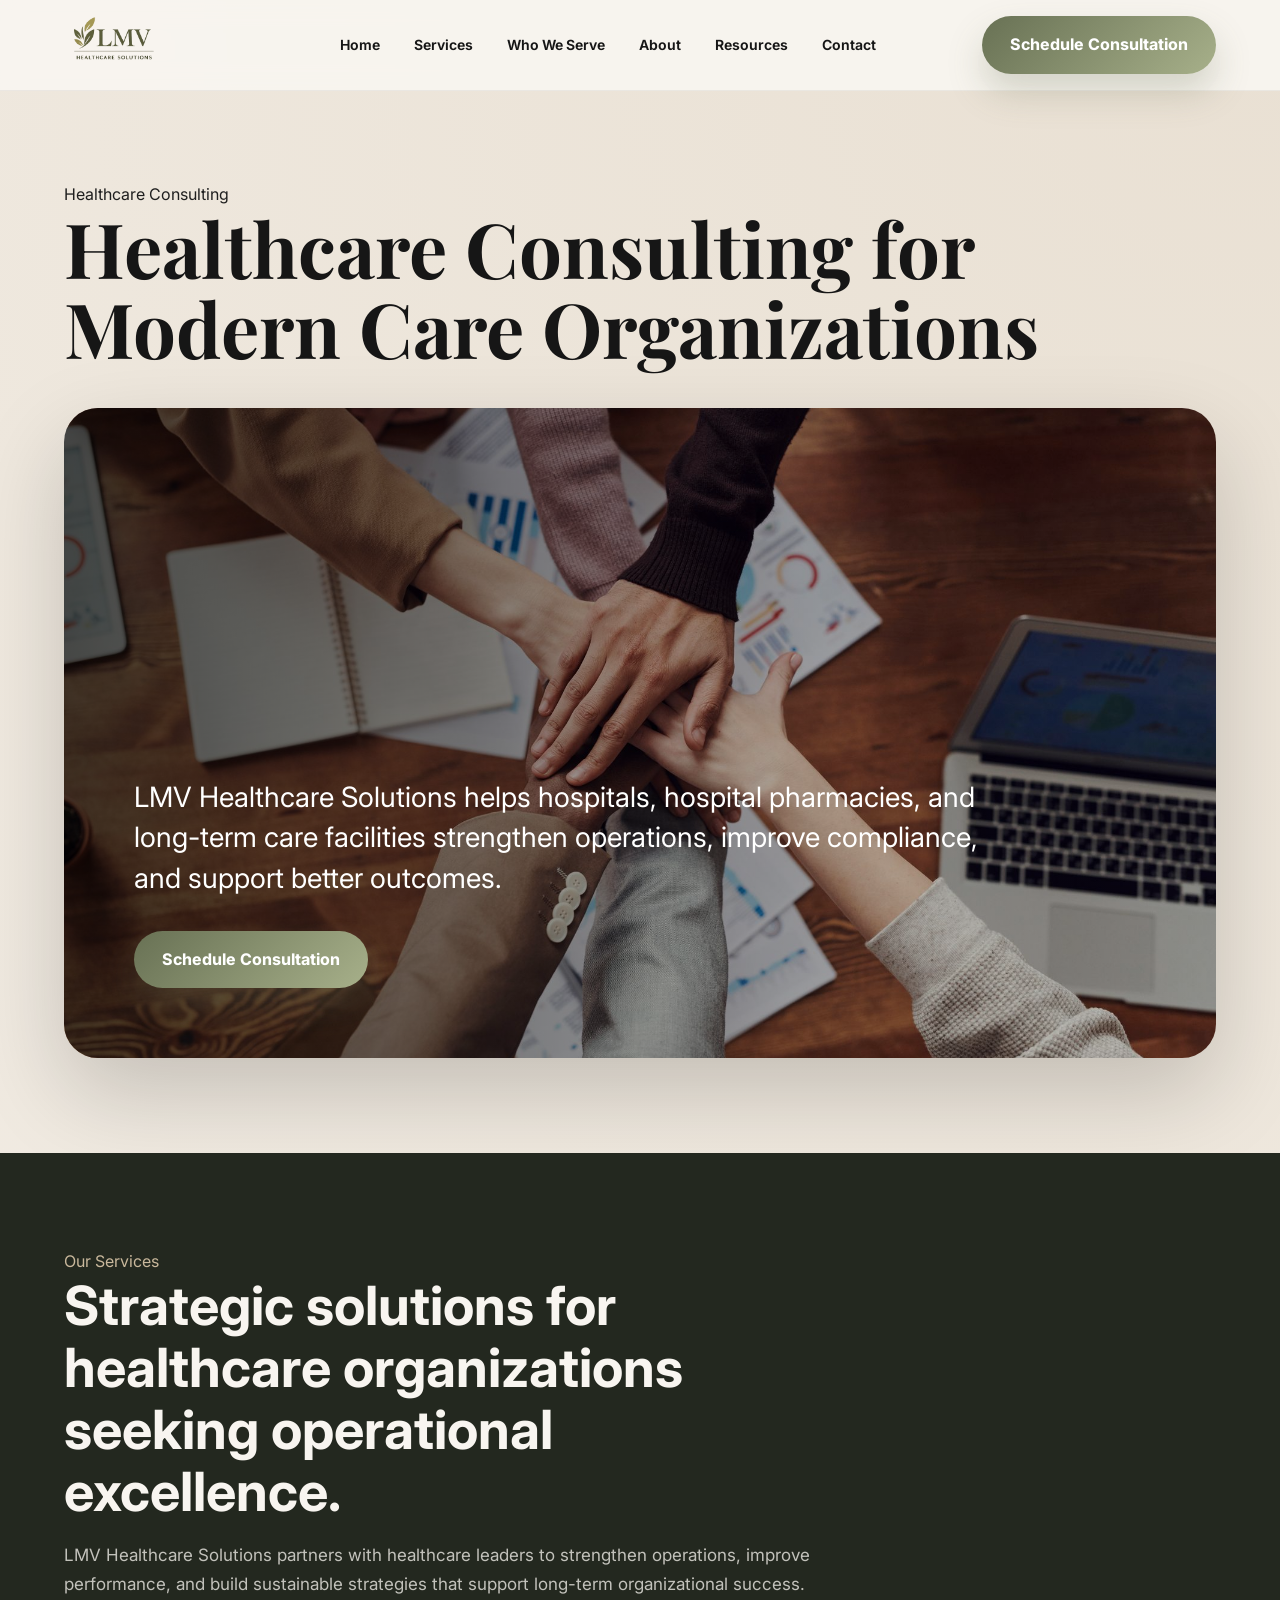
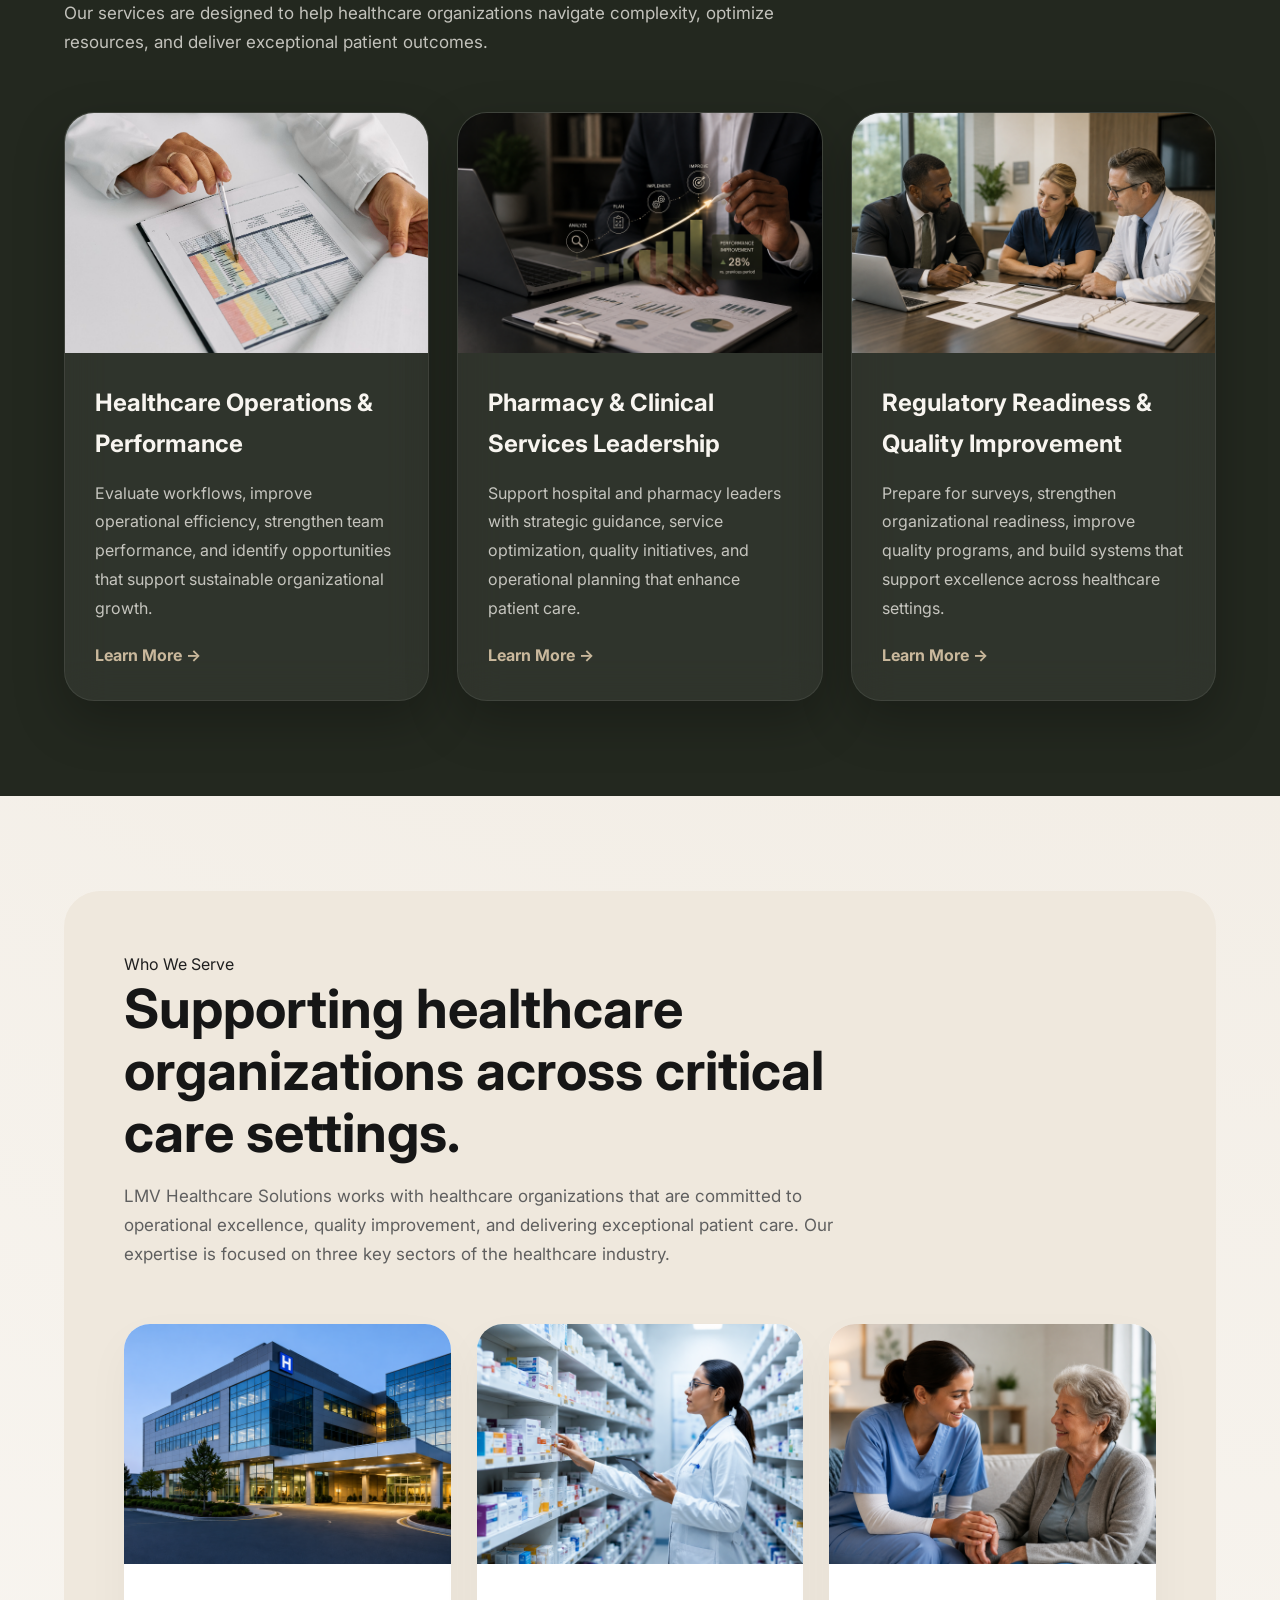
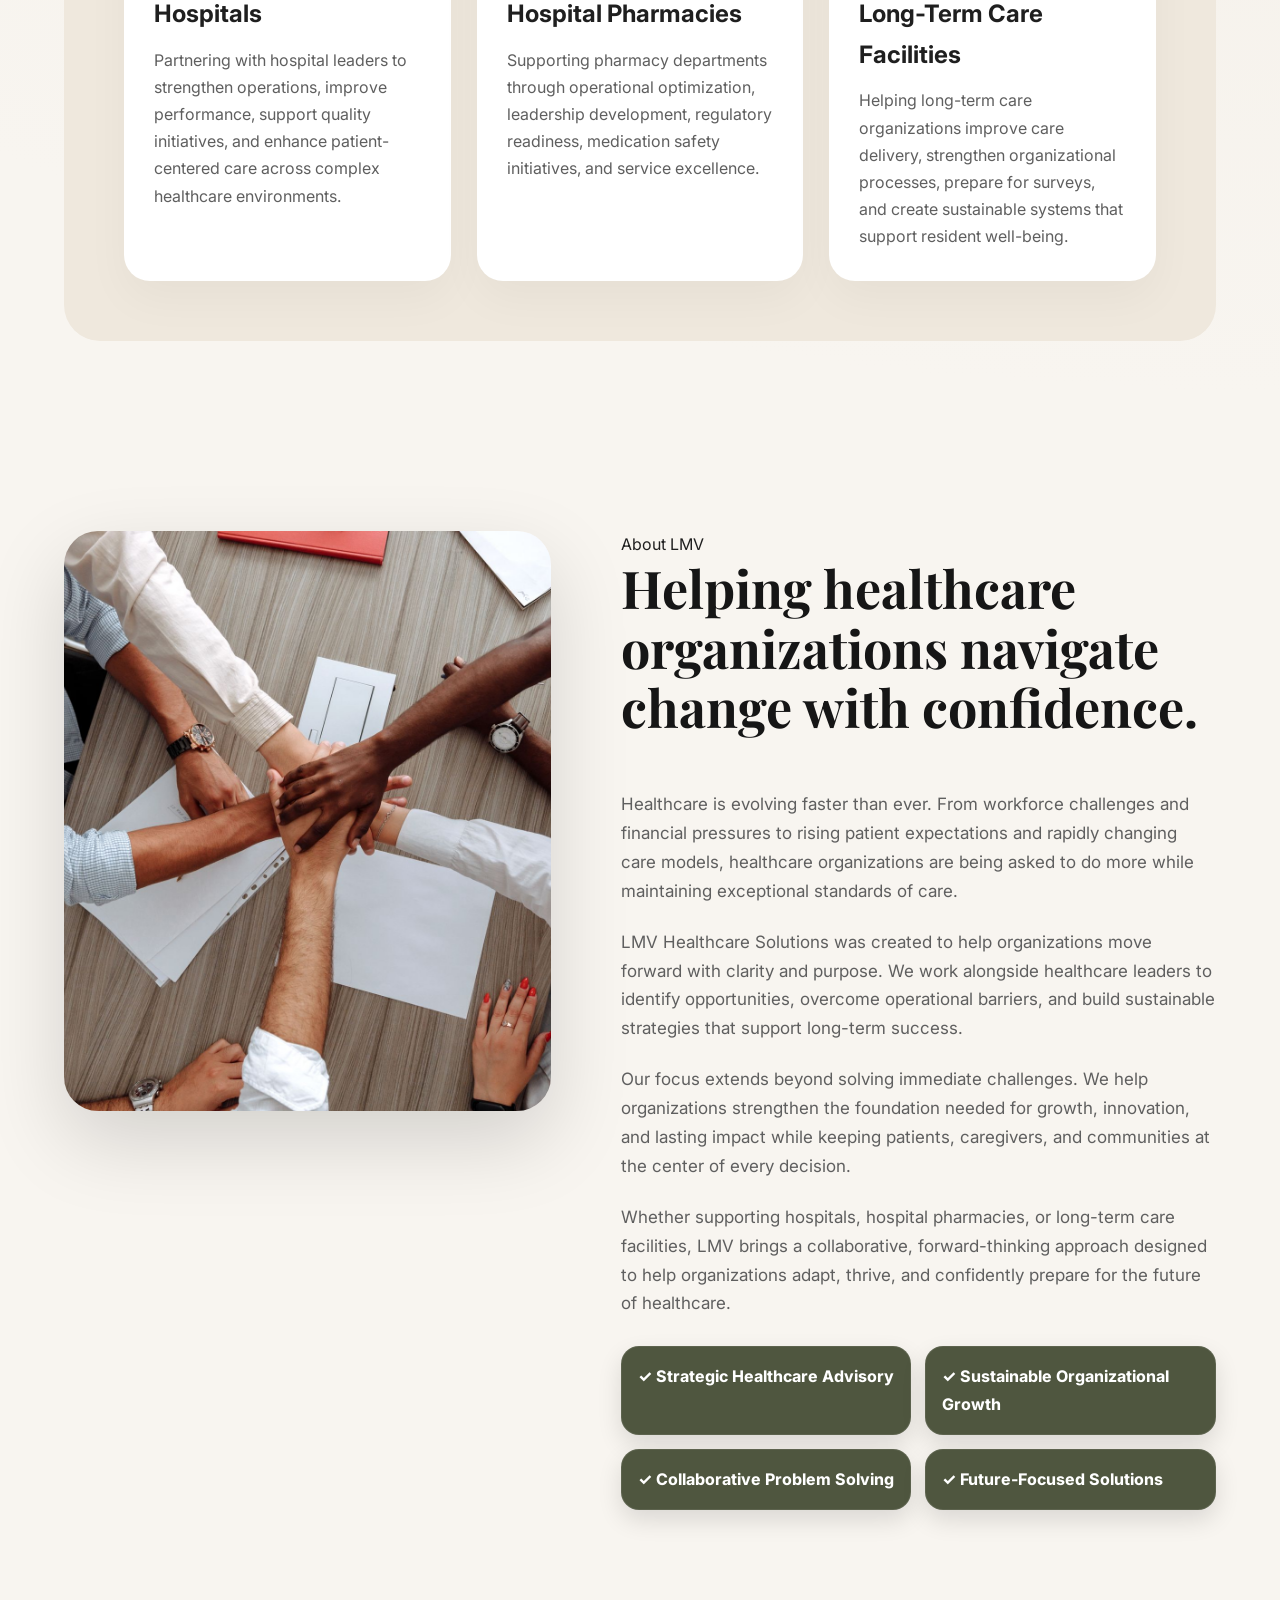
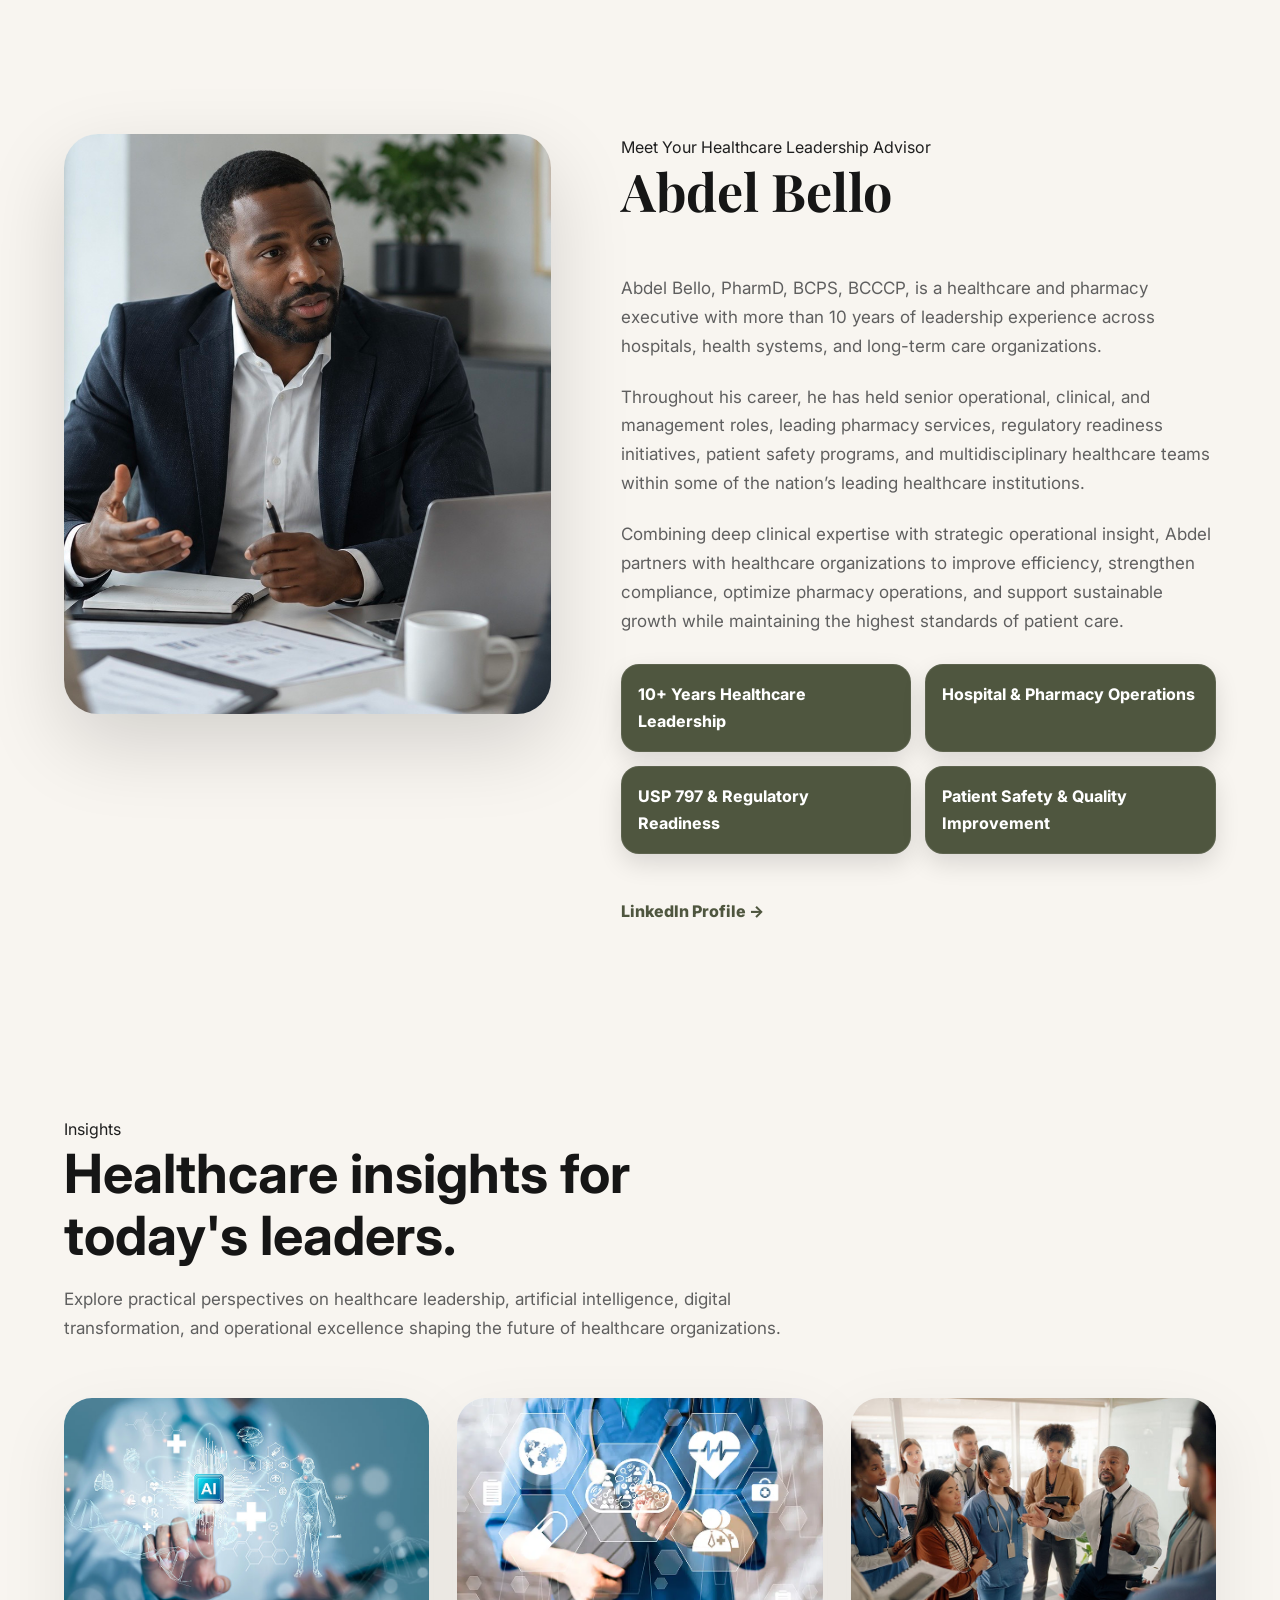
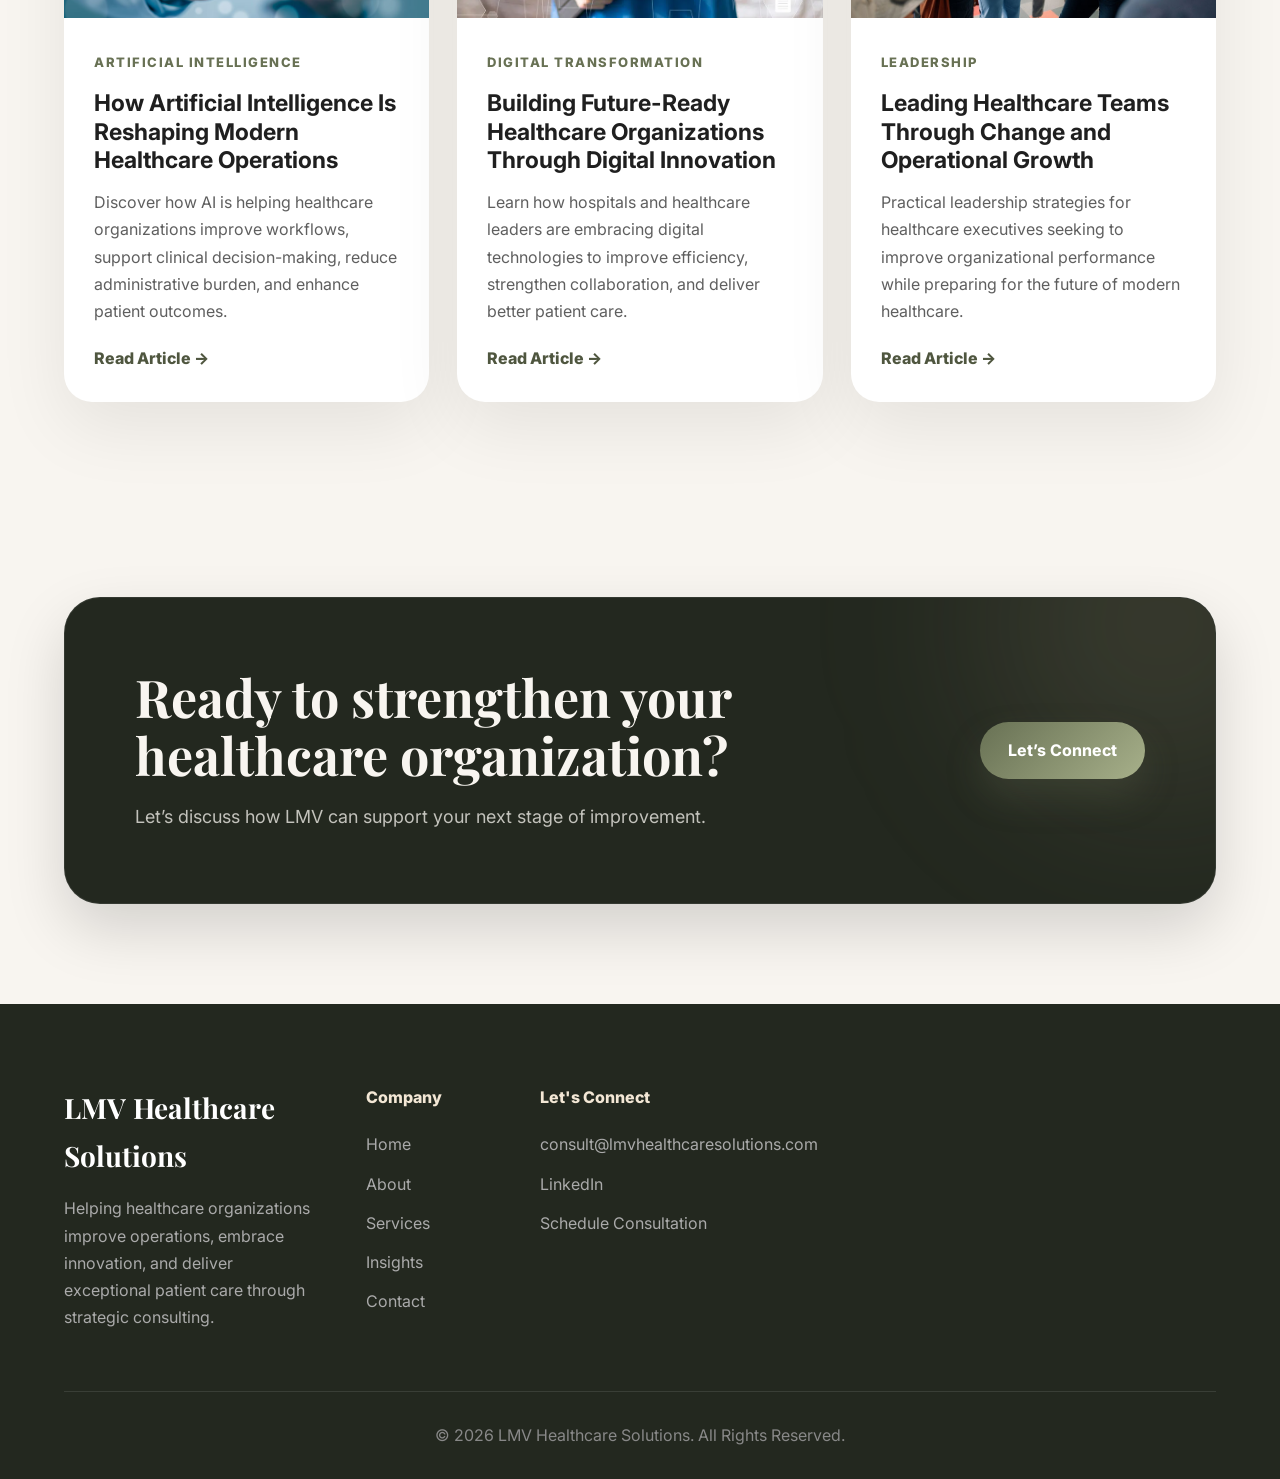
==== commit 6fd6f065: "Update index.html" ====
--- a/index.html
+++ b/index.html
@@ -376,7 +376,7 @@
         <div class="footer-title">Let's Connect</div>
 
         <a href="mailto:info@lmvhealthcare.com">
-          info@lmvhealthcare.com
+          consult@lmvhealthcaresolutions.com
         </a>
 
         <a href="https://www.linkedin.com/in/abdel-bello-rph-pharmd-bcps-bcccp-cph-ab47a1170/" target="_blank">
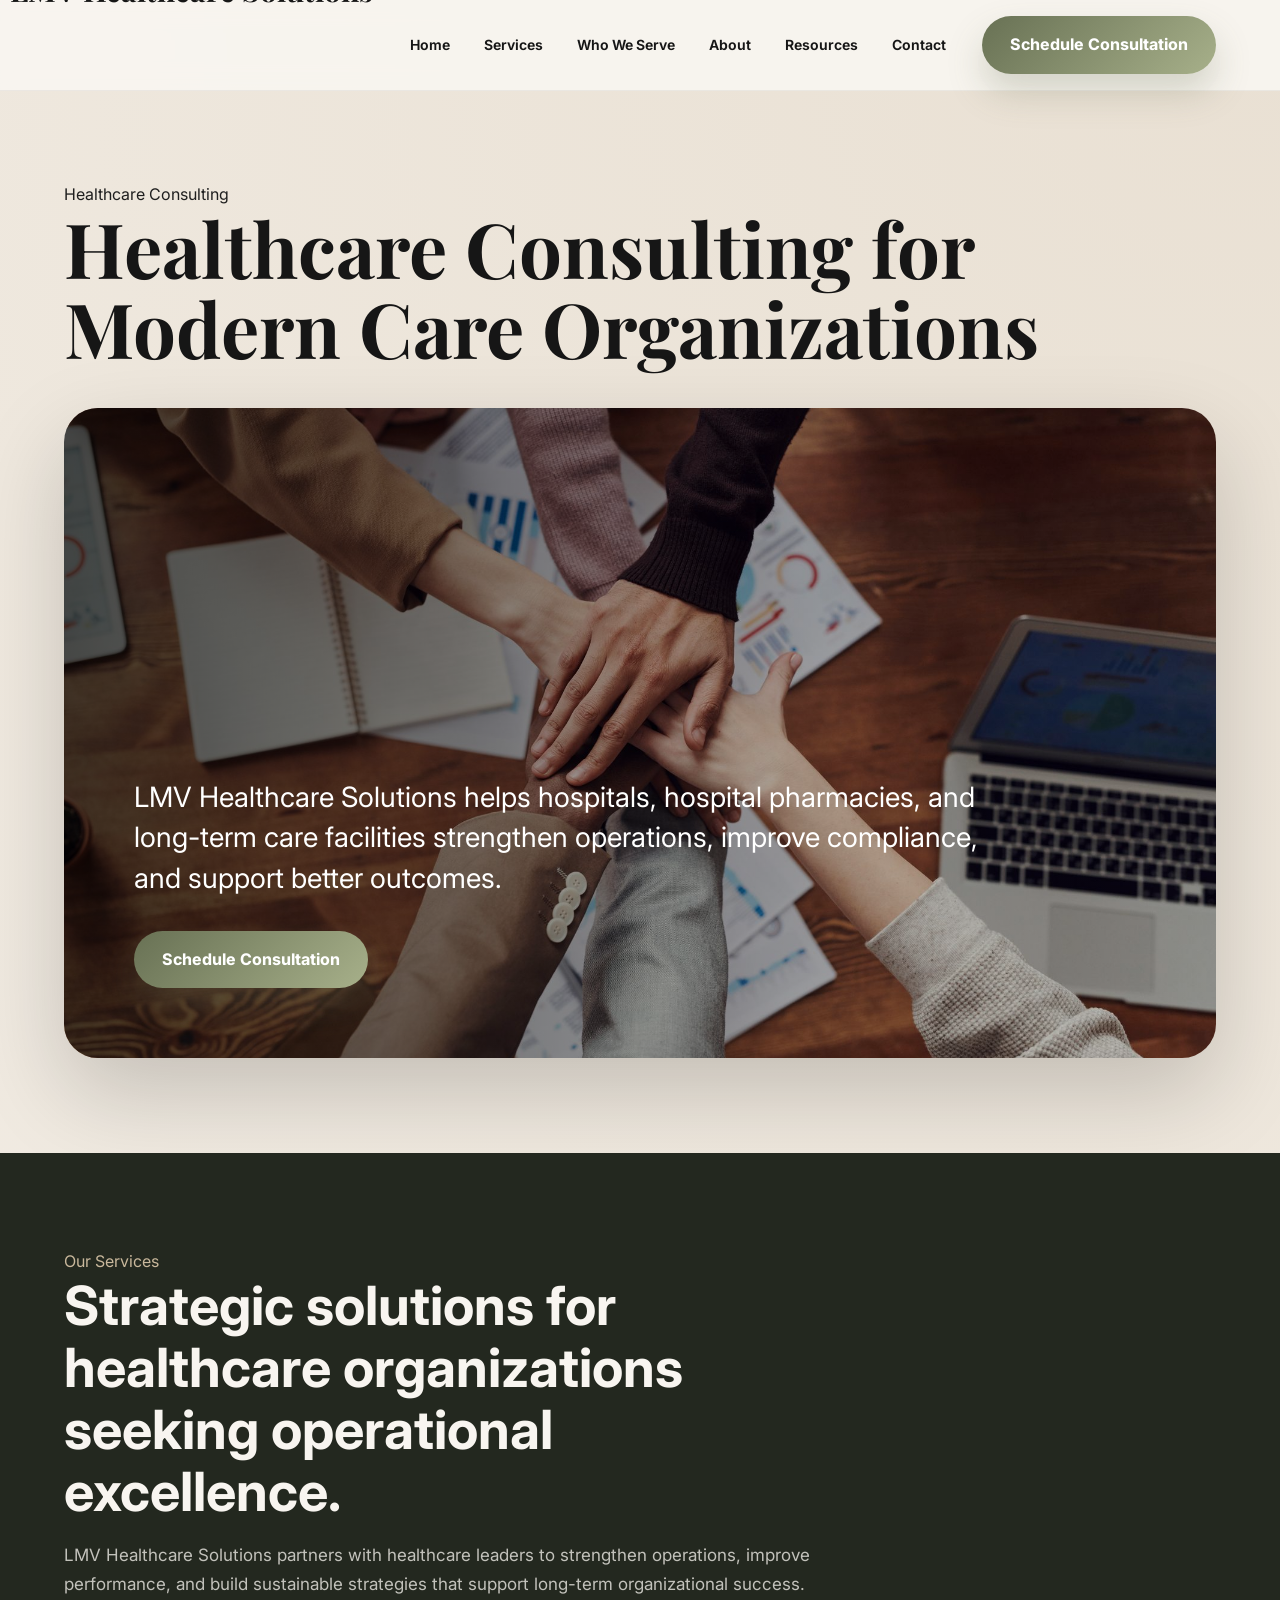
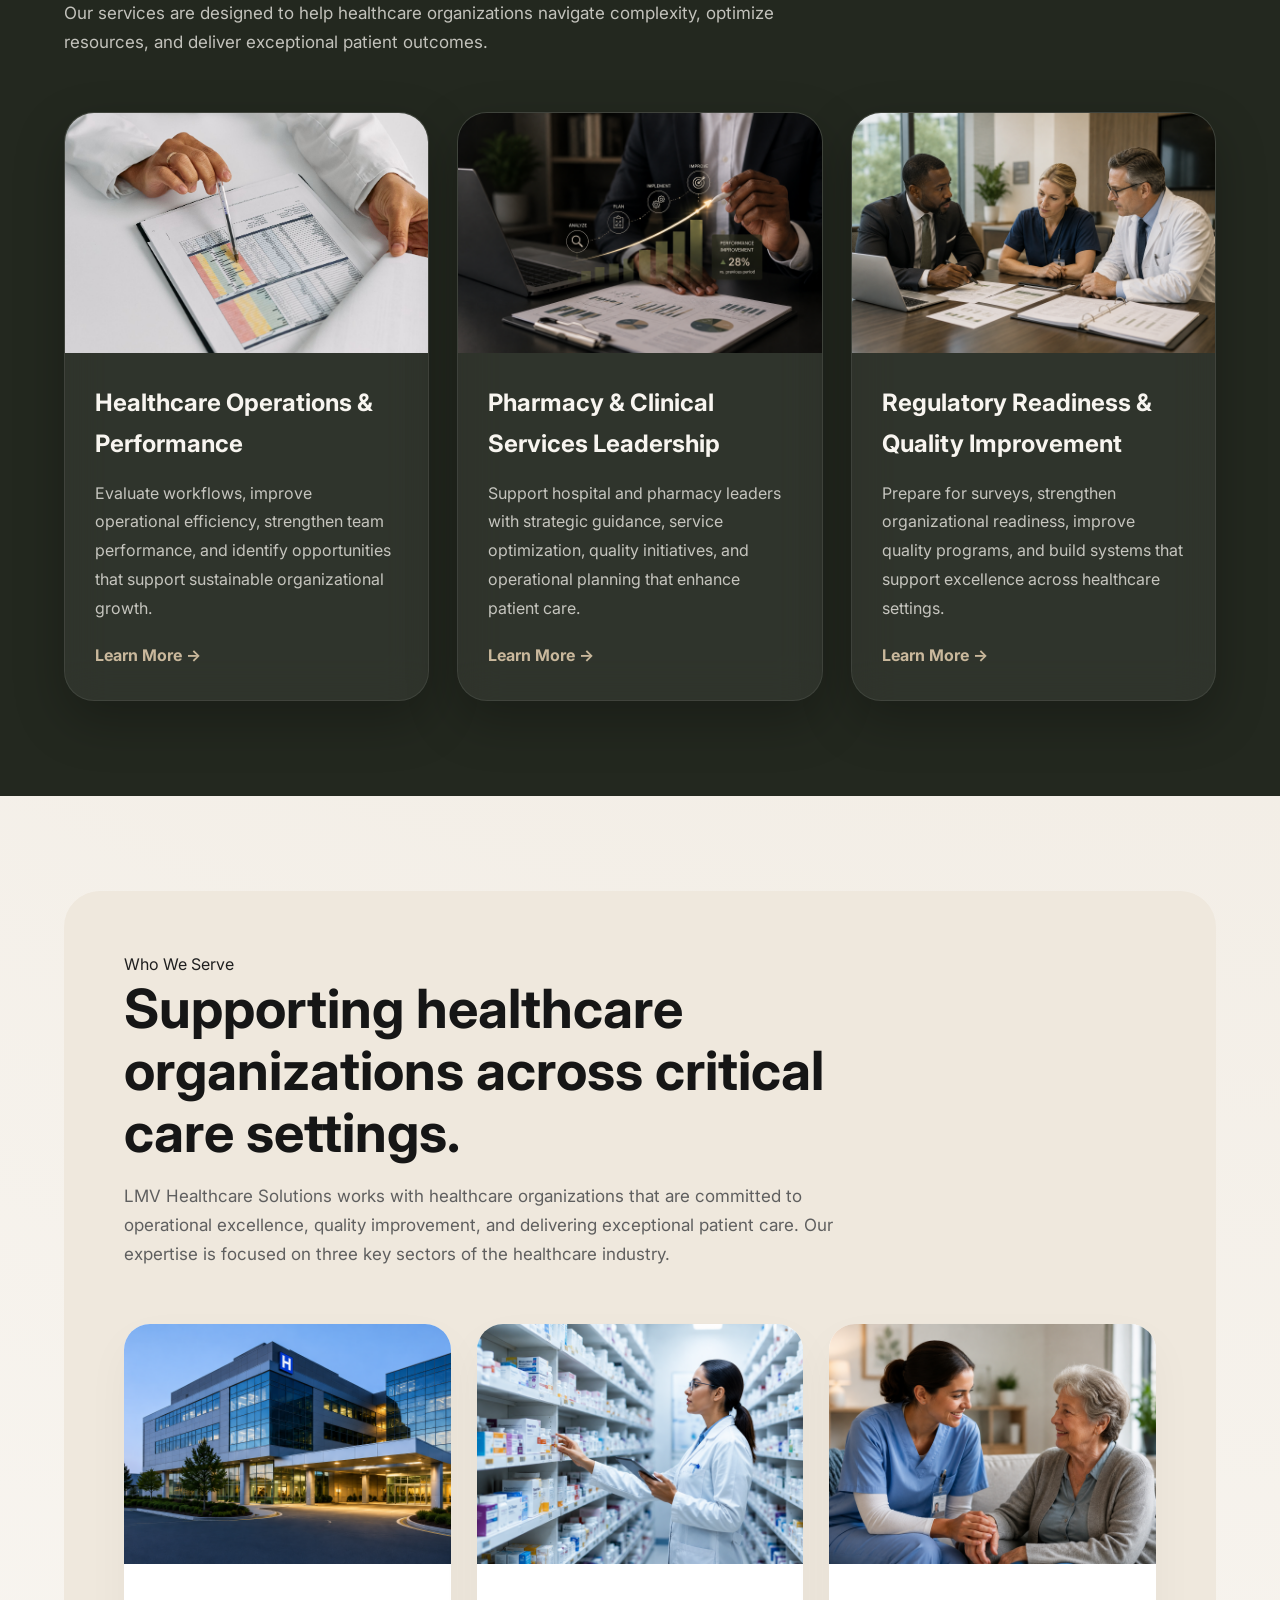
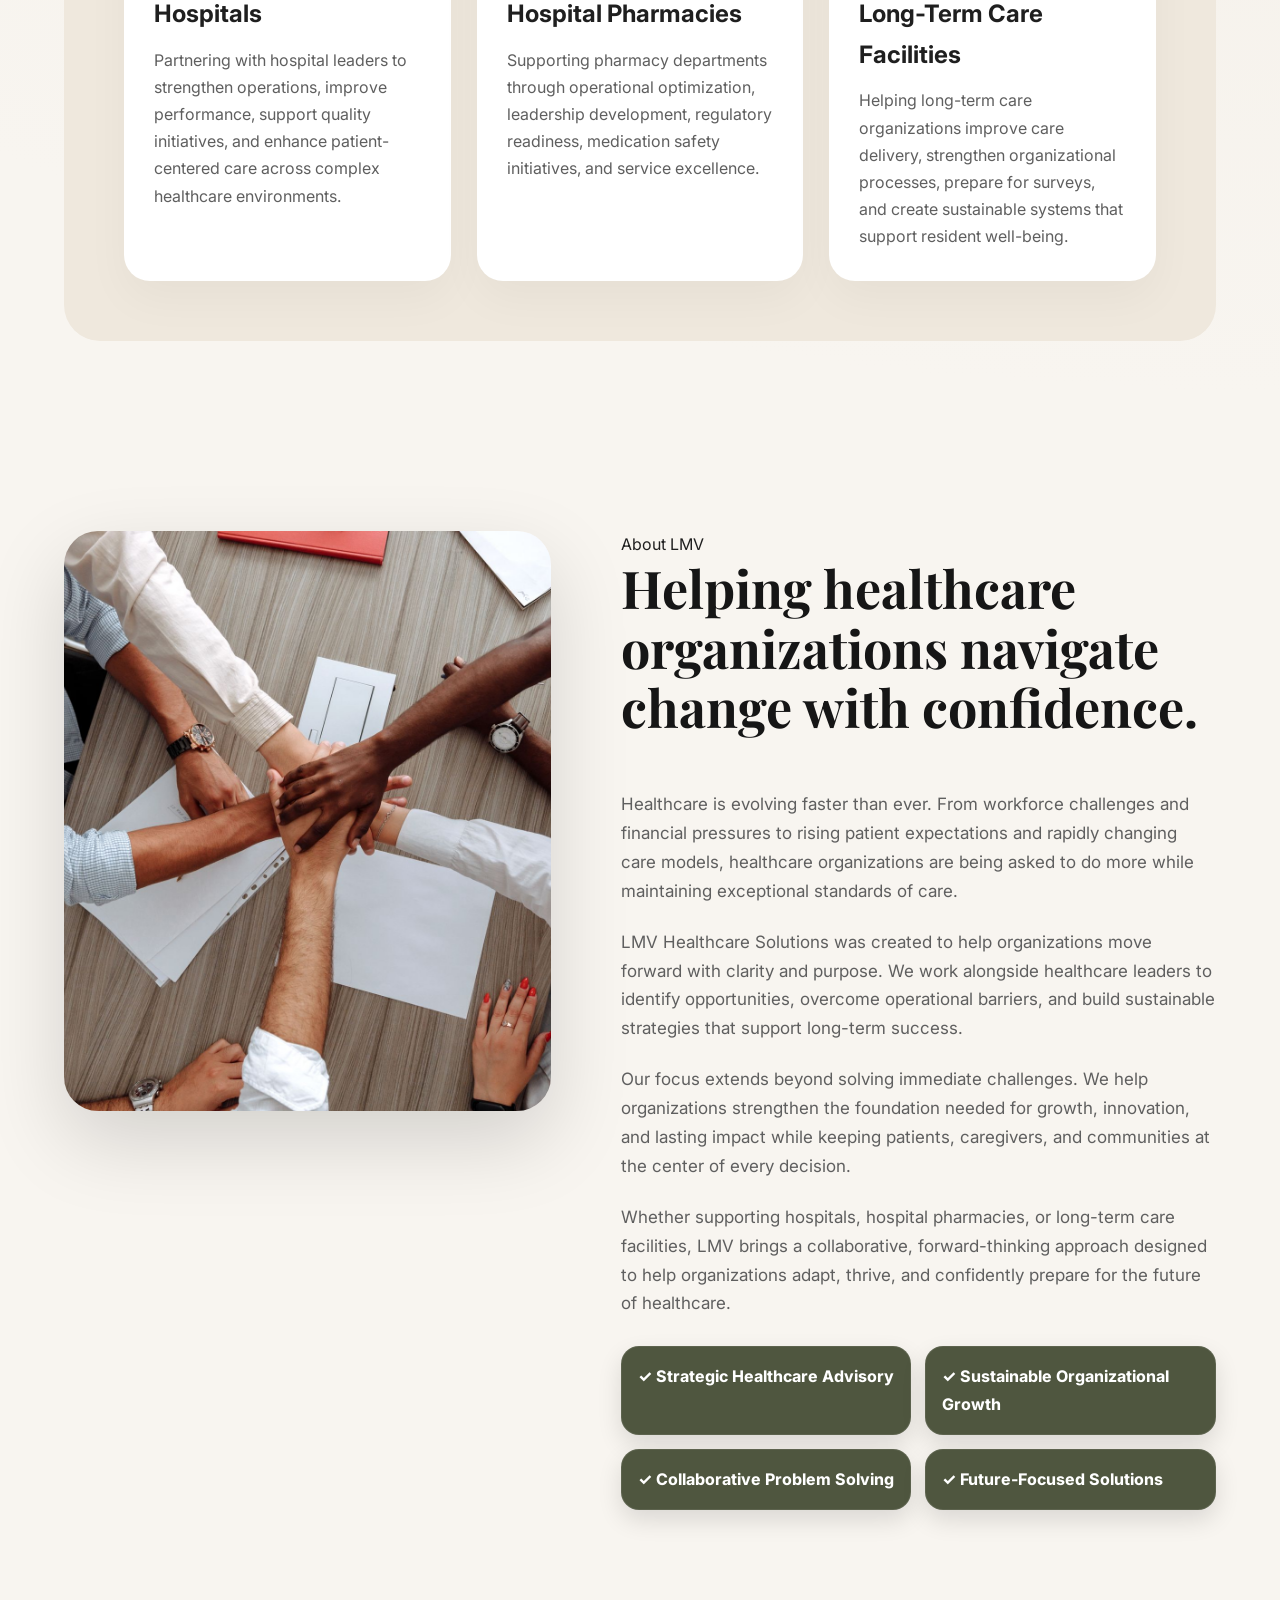
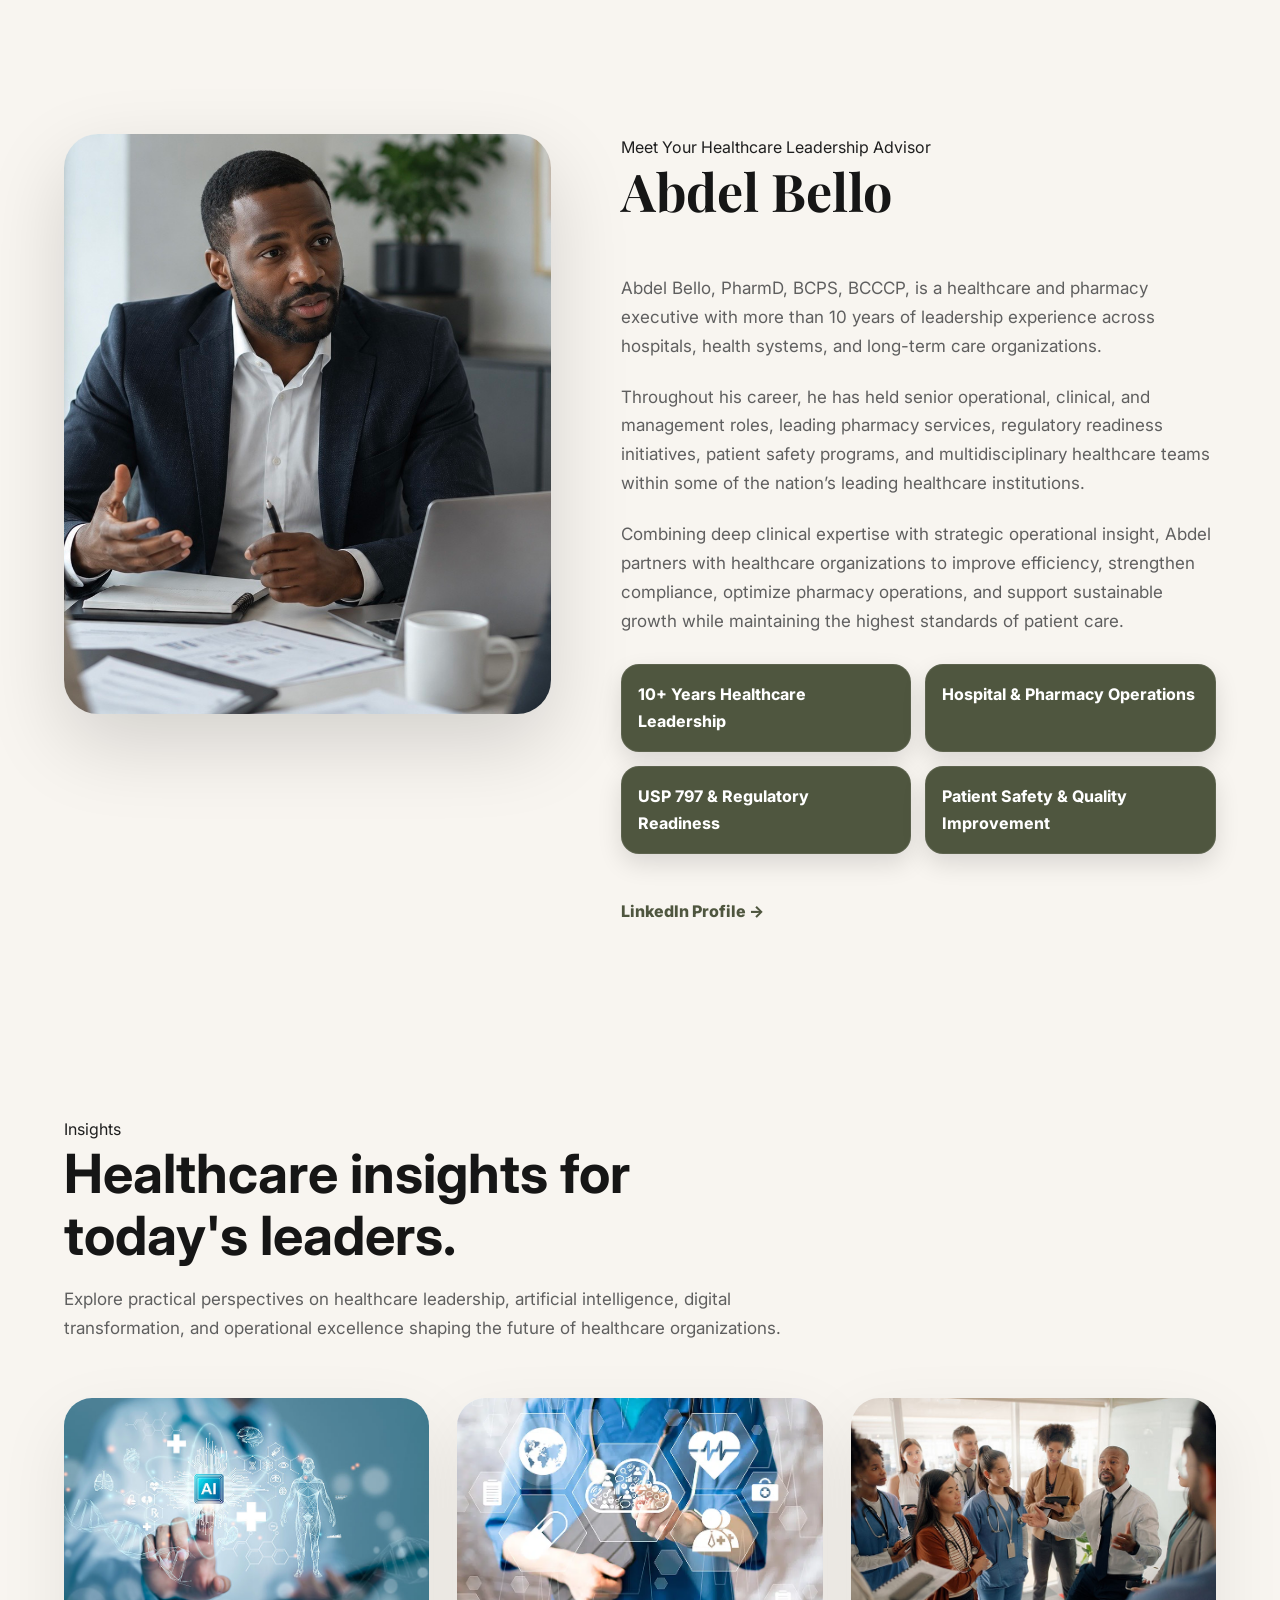
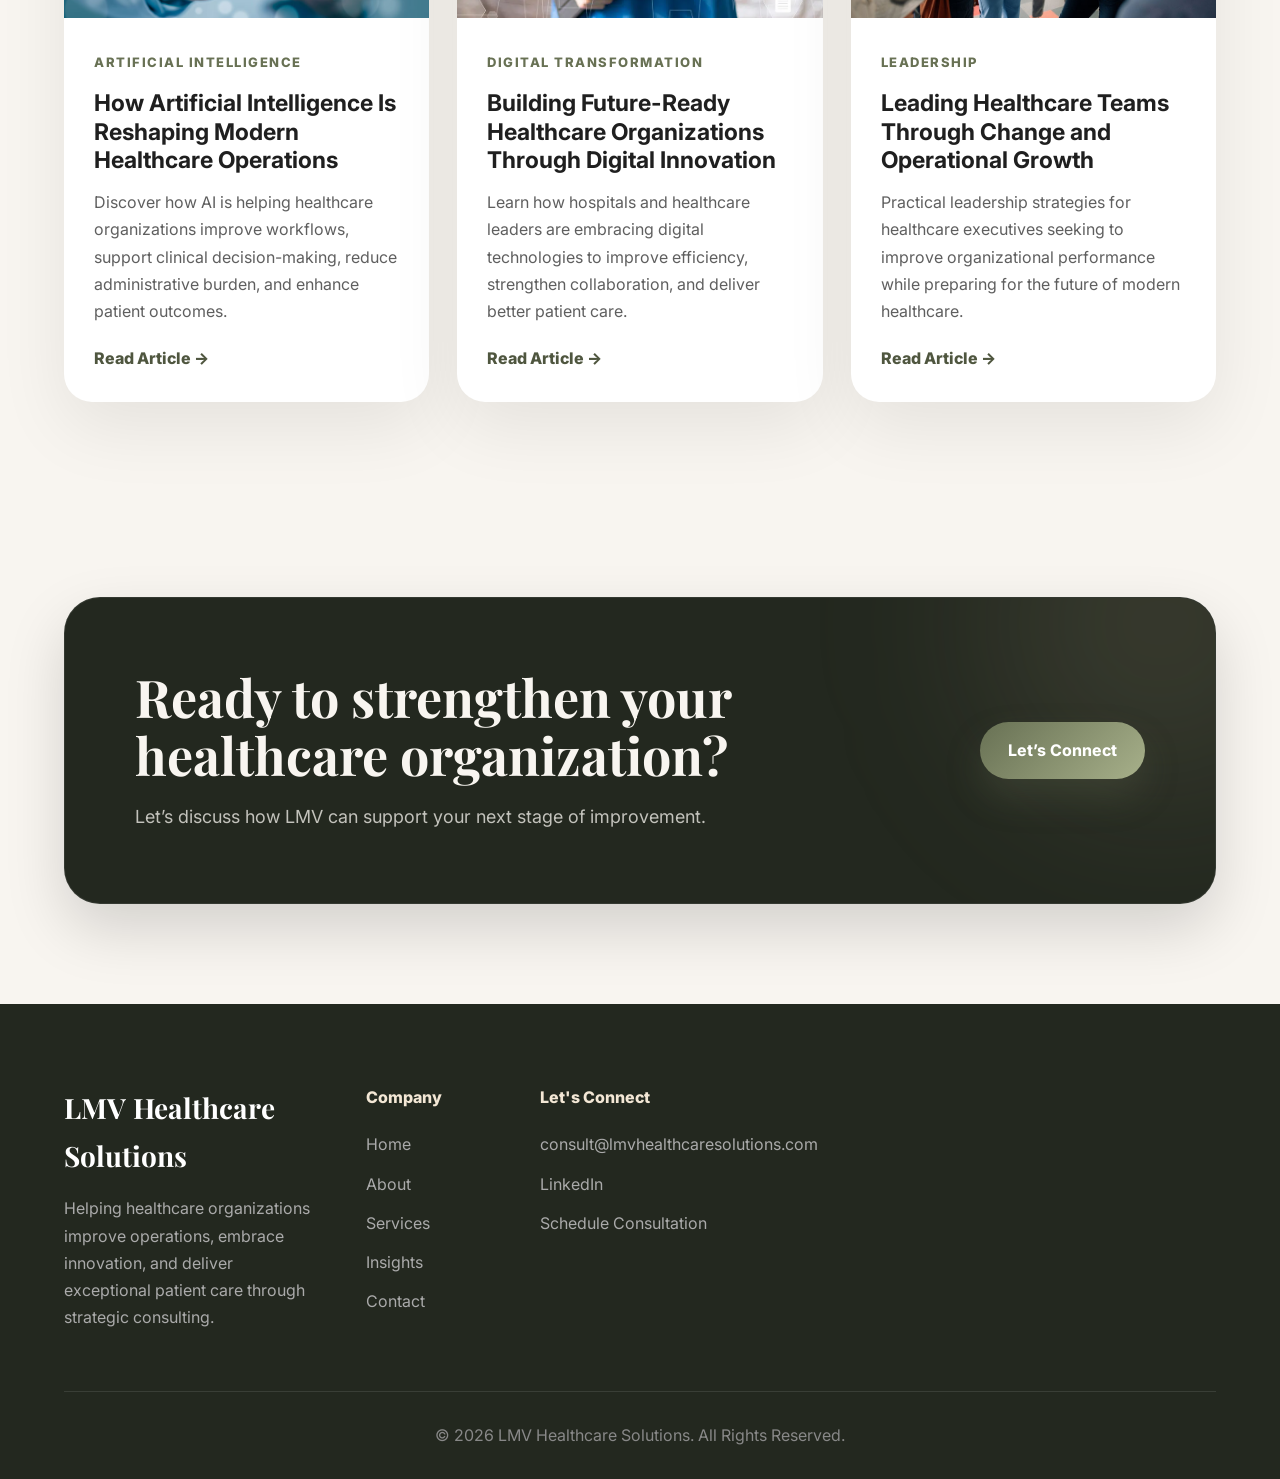
==== commit cef070c5: "Update index.html" ====
--- a/index.html
+++ b/index.html
@@ -17,7 +17,7 @@
 <header>
   <div class="container navbar">
     <a href="#hero" class="logo">
-  <img src="images/logo.png" alt="LMV Healthcare Solutions">
+  <img src="images/LMV Healthcare Consulting Logo4.png" alt="LMV Healthcare Solutions">
 </a>
 
     <button class="menu-toggle" id="menuToggle">
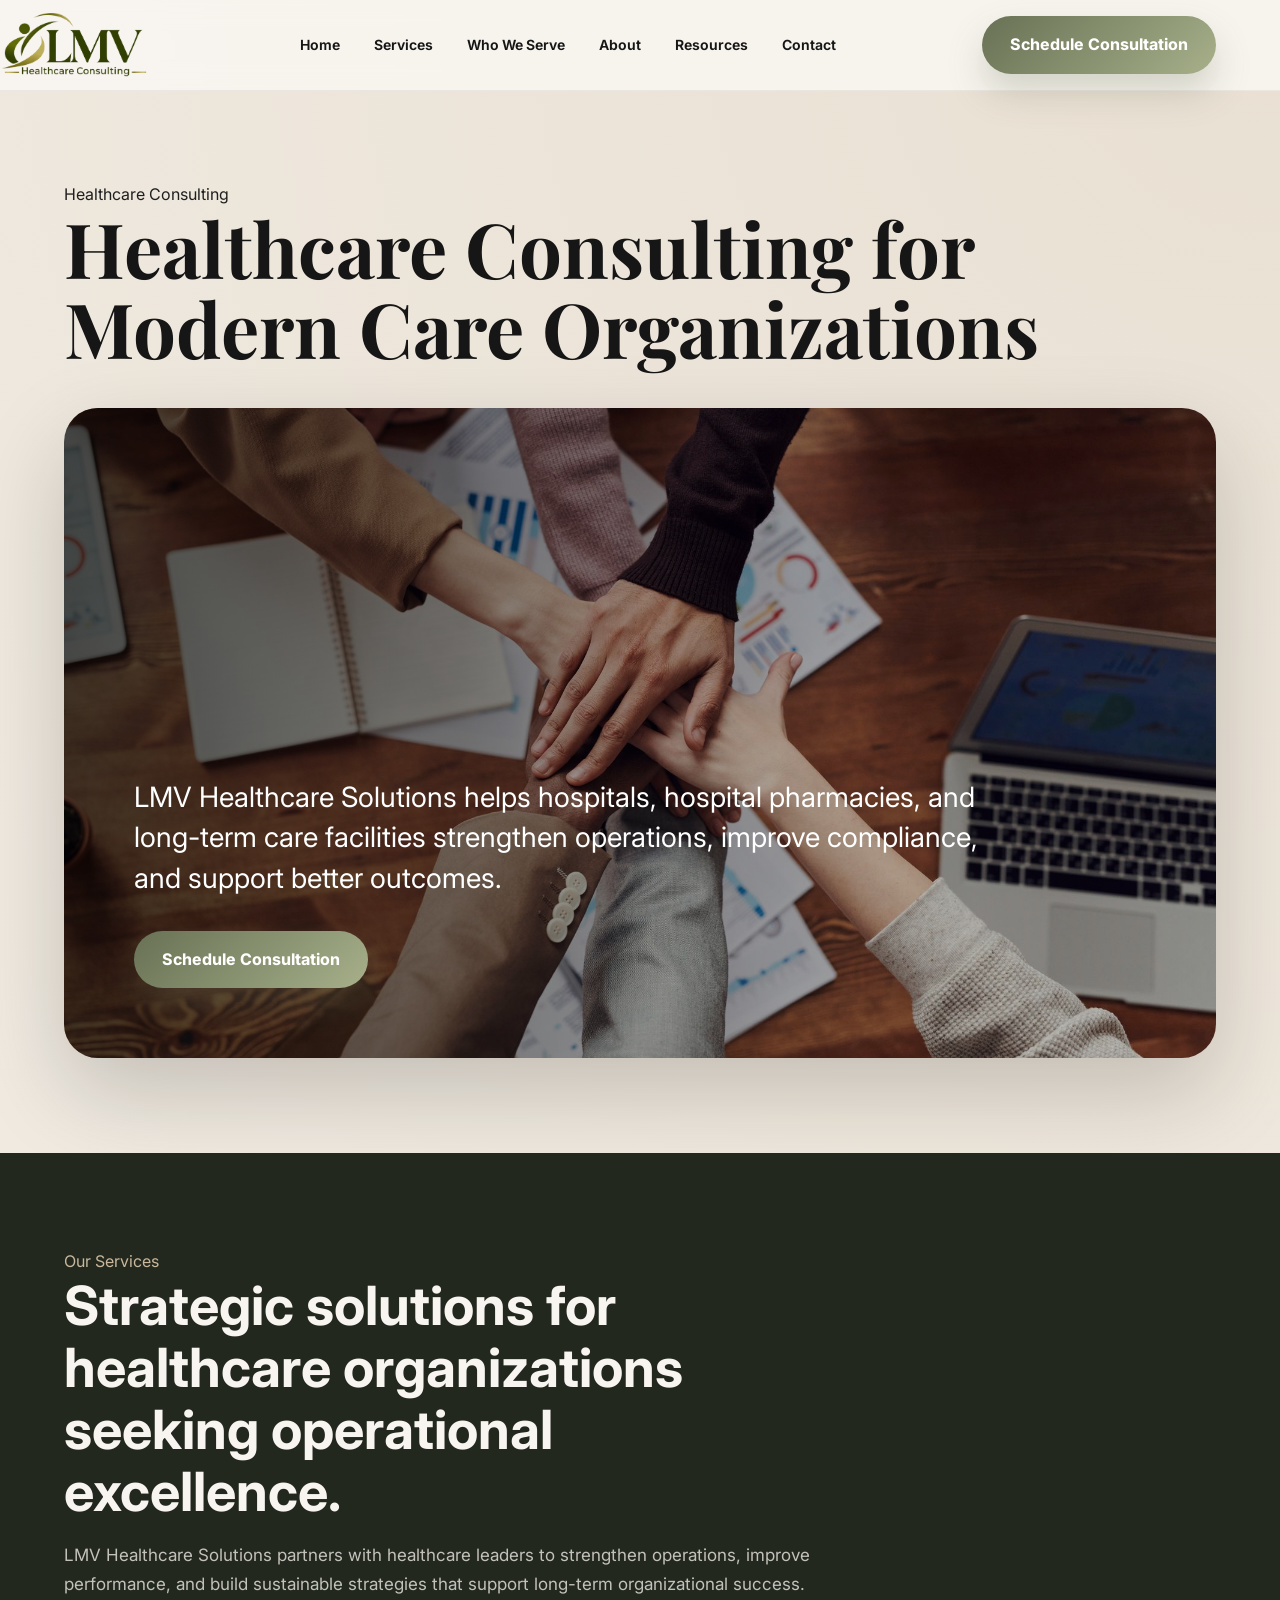
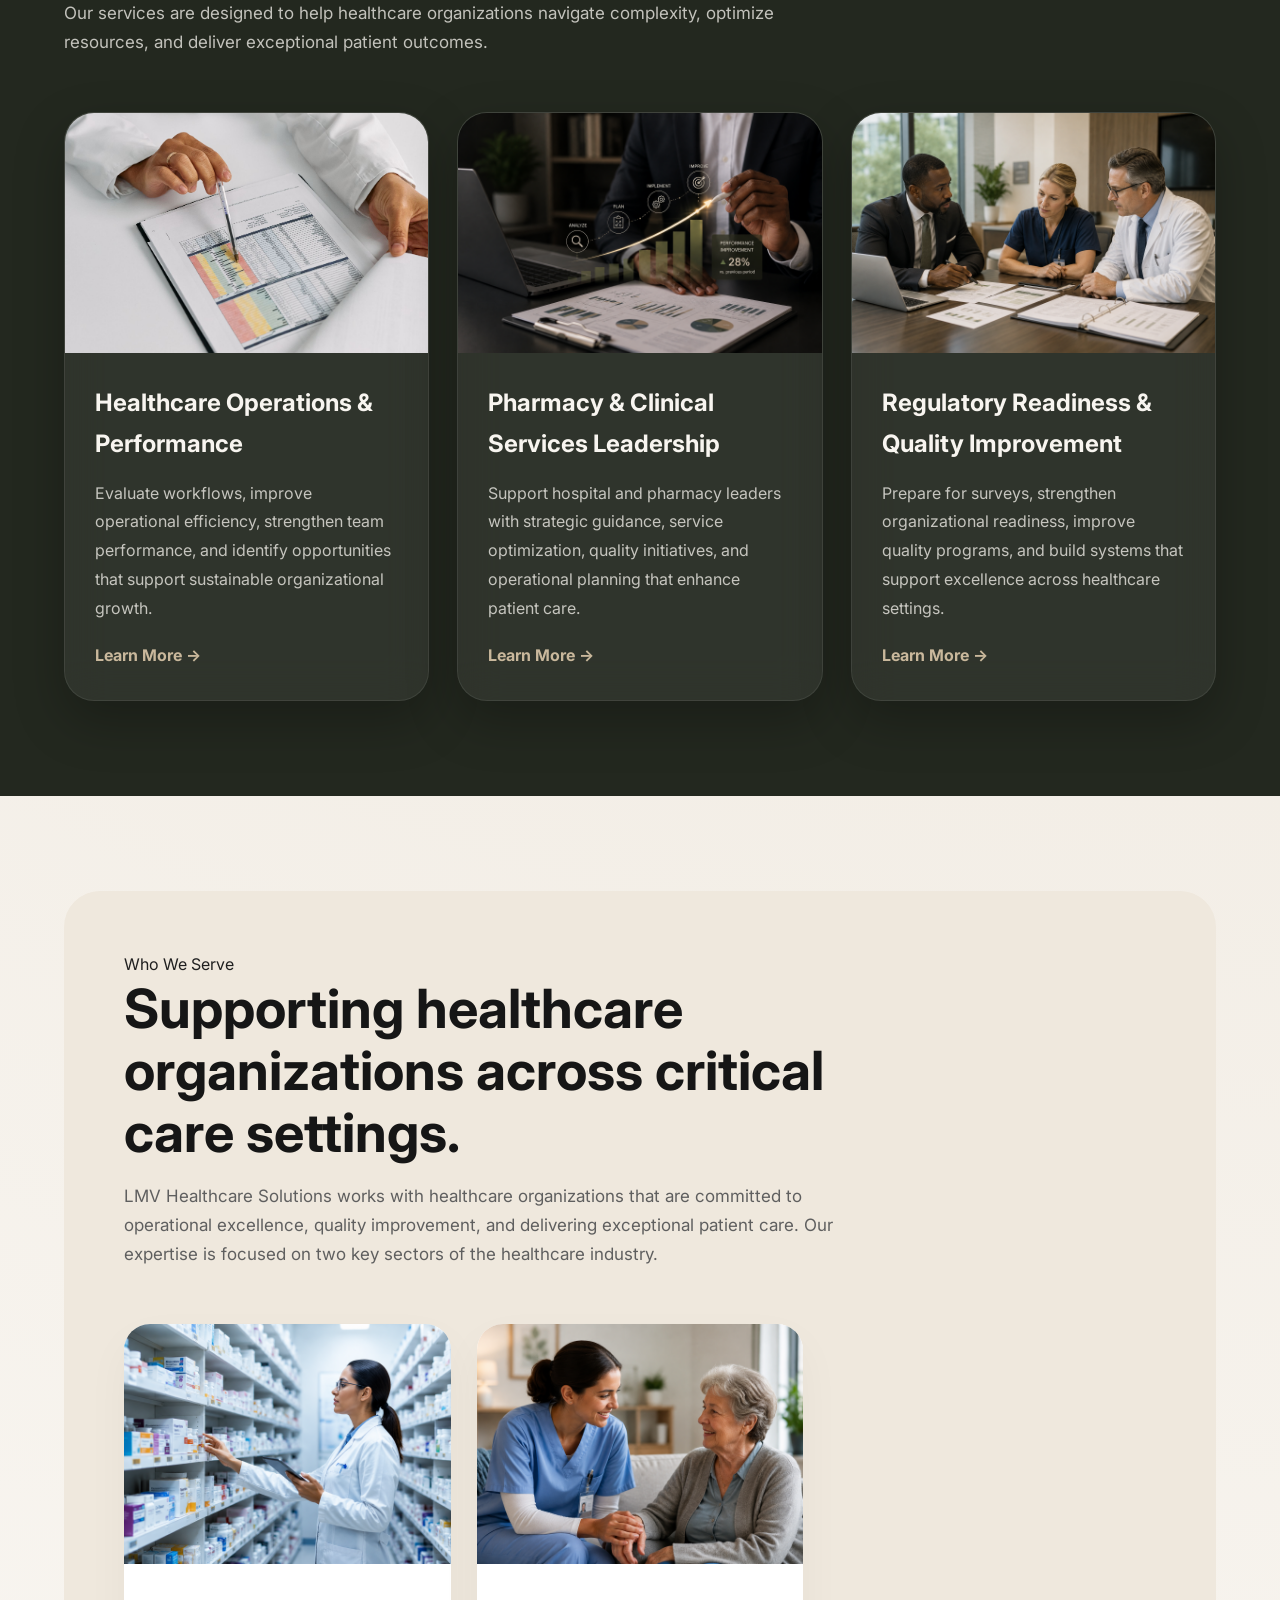
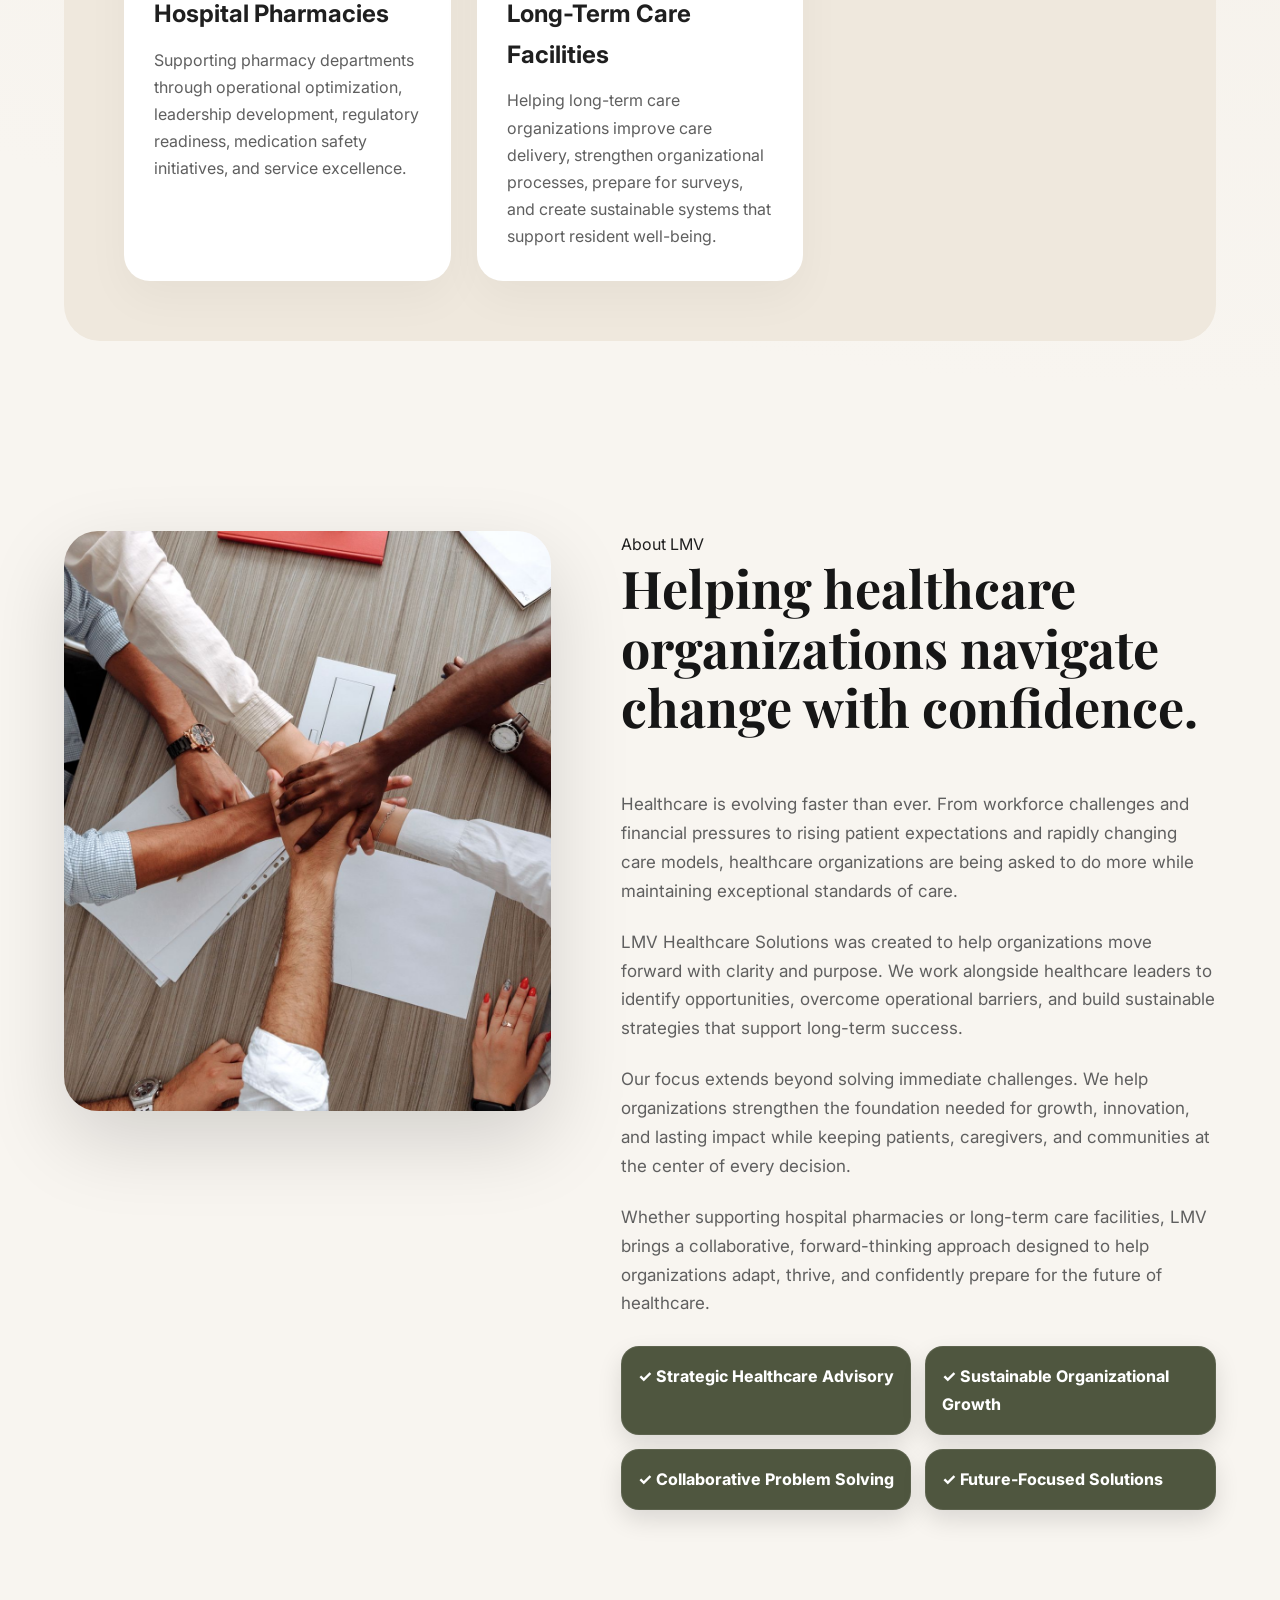
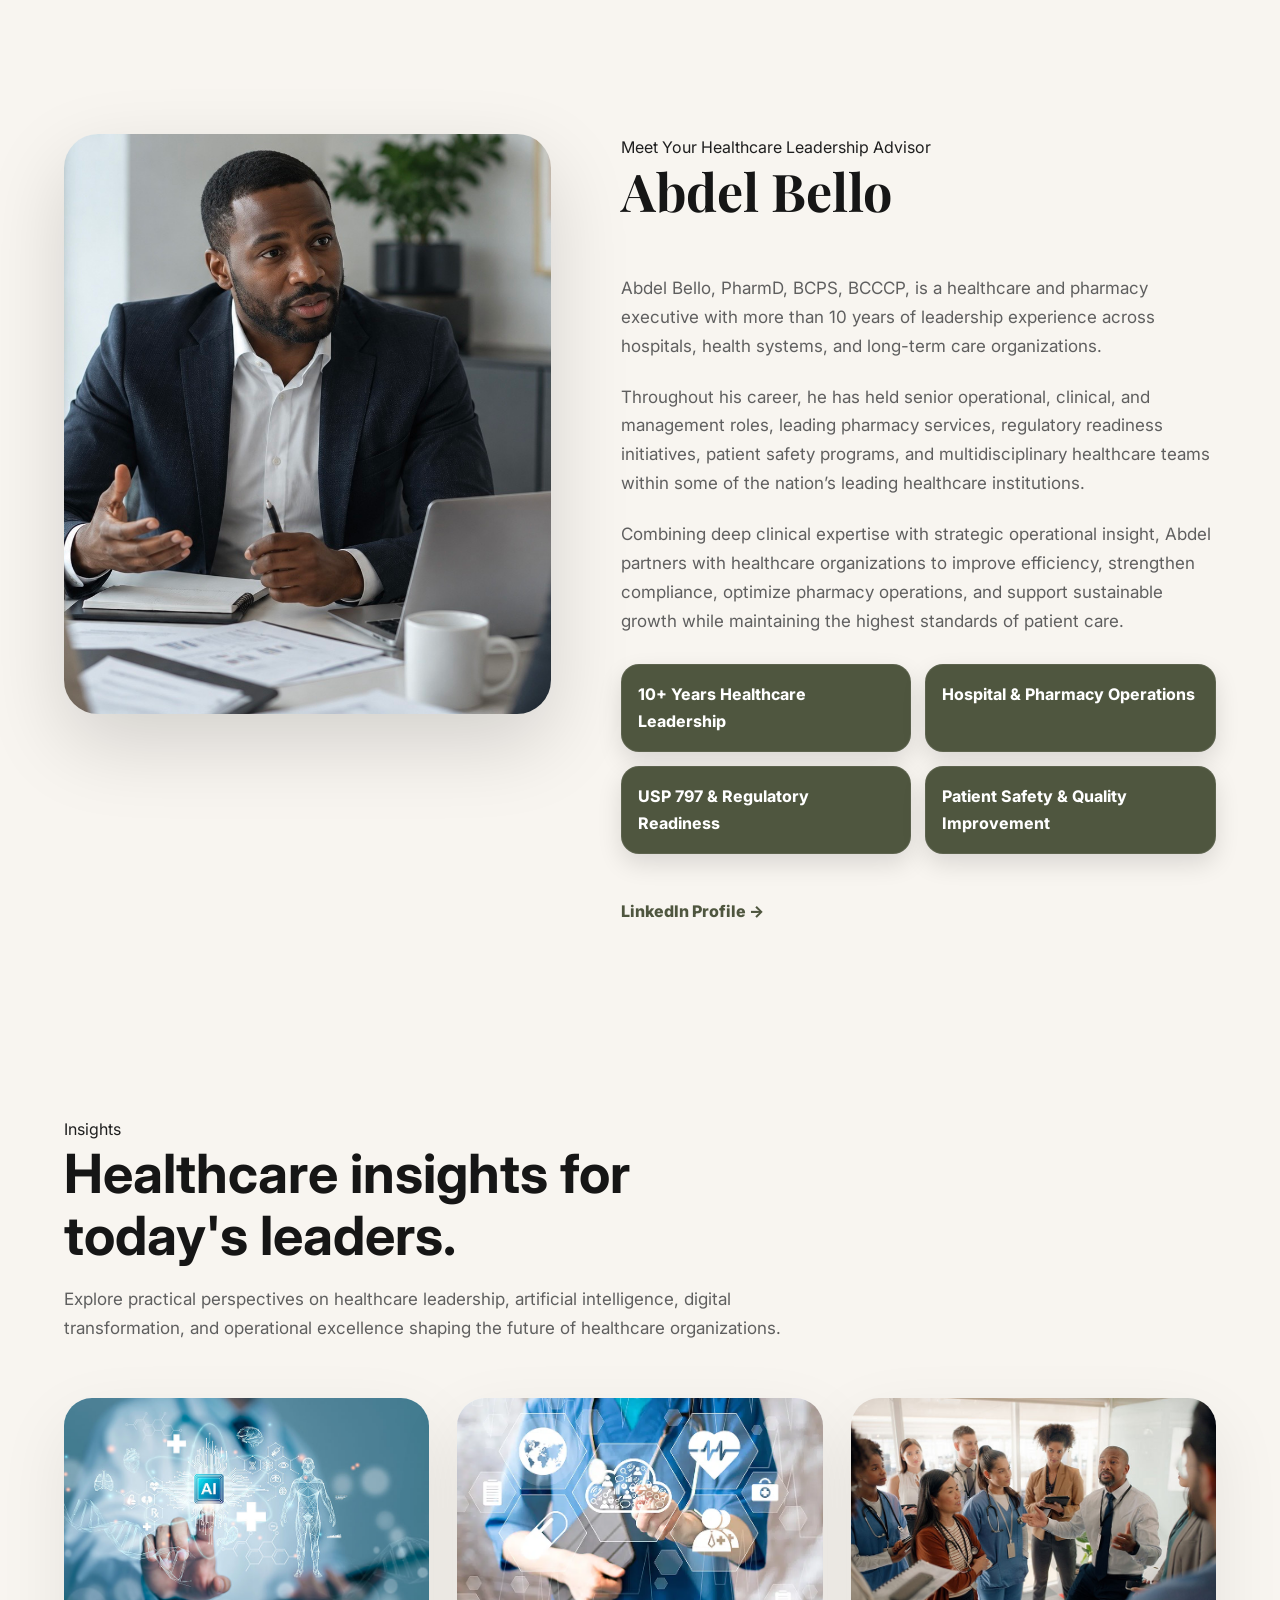
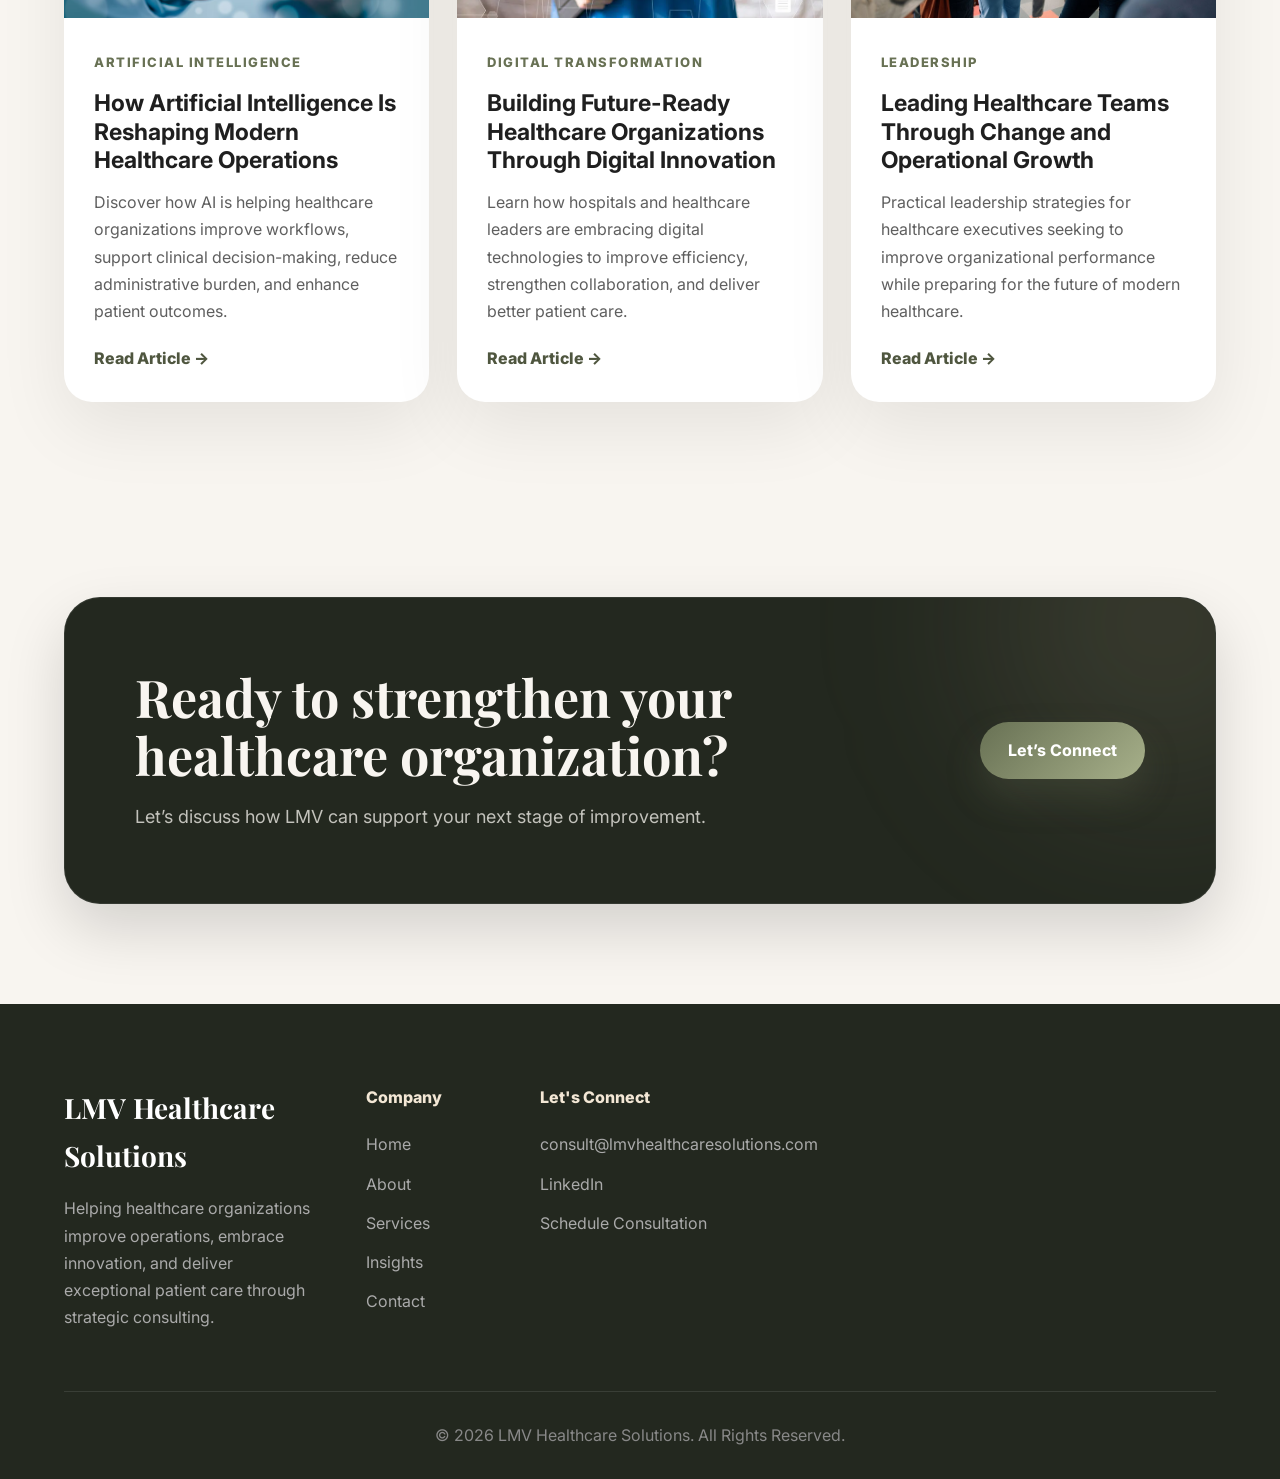
==== commit 2dad472c: "Update index.html" ====
--- a/index.html
+++ b/index.html
@@ -128,45 +128,47 @@
 </section>
 
 <section class="section" id="industries">
-  <div class="container serve-wrap">
-
-    <div class="section-head">
-    <div class="label">Who We Serve</div>
-<h2>Supporting healthcare organizations across critical care settings.</h2>
-<p>
-    LMV Healthcare Solutions works with healthcare organizations that are committed to operational excellence, quality improvement, and delivering exceptional patient care. Our expertise is focused on three key sectors of the healthcare industry.
-</p>
-</div>
-<div class="industries">
-<div class="industry">
-    <img src="images/hospital.jpg" alt="Hospital">
-    <div class="industry-content">
-        <h3>Hospitals</h3>
-        <p>
-            Partnering with hospital leaders to strengthen operations, improve performance, support quality initiatives, and enhance patient-centered care across complex healthcare environments.
-        </p>
-    </div>
-</div>
-<div class="industry">
-    <img src="images/pharmacy.jpg" alt="Hospital Pharmacy">
-    <div class="industry-content">
-        <h3>Hospital Pharmacies</h3>
-        <p>
-            Supporting pharmacy departments through operational optimization, leadership development, regulatory readiness, medication safety initiatives, and service excellence.
-        </p>
-    </div>
-</div>
-<div class="industry">
-    <img src="images/longtermcare.jpg" alt="Long-Term Care Facilities">
-    <div class="industry-content">
-        <h3>Long-Term Care Facilities</h3>
-        <p>
-            Helping long-term care organizations improve care delivery, strengthen organizational processes, prepare for surveys, and create sustainable systems that support resident well-being.
-        </p>
-    </div>
-</div>
-</div>
-</section>
+    <div class="container serve-wrap">
+
+        <div class="section-head">
+            <div class="label">Who We Serve</div>
+
+            <h2>Supporting healthcare organizations across critical care settings.</h2>
+
+            <p>
+                LMV Healthcare Solutions works with healthcare organizations that are committed to operational excellence, quality improvement, and delivering exceptional patient care. Our expertise is focused on two key sectors of the healthcare industry.
+            </p>
+        </div>
+
+        <div class="industries">
+
+            <div class="industry">
+                <img src="images/pharmacy.jpg" alt="Hospital Pharmacy">
+
+                <div class="industry-content">
+                    <h3>Hospital Pharmacies</h3>
+
+                    <p>
+                        Supporting pharmacy departments through operational optimization, leadership development, regulatory readiness, medication safety initiatives, and service excellence.
+                    </p>
+                </div>
+            </div>
+
+            <div class="industry">
+                <img src="images/longtermcare.jpg" alt="Long-Term Care Facilities">
+
+                <div class="industry-content">
+                    <h3>Long-Term Care Facilities</h3>
+
+                    <p>
+                        Helping long-term care organizations improve care delivery, strengthen organizational processes, prepare for surveys, and create sustainable systems that support resident well-being.
+                    </p>
+                </div>
+            </div>
+
+        </div>
+    </div>
+</section> 
 
 <section class="section" id="about">
   <div class="container profile-layout">
@@ -194,7 +196,7 @@
       </p>
 
       <p>
-        Whether supporting hospitals, hospital pharmacies, or long-term care facilities, LMV brings a collaborative, forward-thinking approach designed to help organizations adapt, thrive, and confidently prepare for the future of healthcare.
+        Whether supporting hospital pharmacies or long-term care facilities, LMV brings a collaborative, forward-thinking approach designed to help organizations adapt, thrive, and confidently prepare for the future of healthcare.
       </p>
 
       <div class="checks">
--- a/css/style.css
+++ b/css/style.css
@@ -83,7 +83,7 @@
 }
 
 .logo img {
-  height: 160px;
+  height: 80px;
   width: auto;
   display: block;
 }
@@ -985,6 +985,25 @@
 
 @media(max-width:900px){
 
+   .logo {
+    width: 180px;
+    max-width: 65%;
+    min-width: 0;
+    margin: 0;
+    padding: 0;
+    transform: none;
+}
+
+.logo img {
+    display: block;
+    width: 100%;
+    height: auto;
+    max-width: 100%;
+    object-fit: contain;
+    margin: 0;
+    transform: none;
+}
+
     .menu-toggle{
         display:flex;
         align-items:center;
@@ -1219,6 +1238,10 @@
     width: min(92%, 100%);
   }
 
+   .logo {
+    width: 100px;
+}
+
   .hero h1 {
     font-size: 40px;
   }
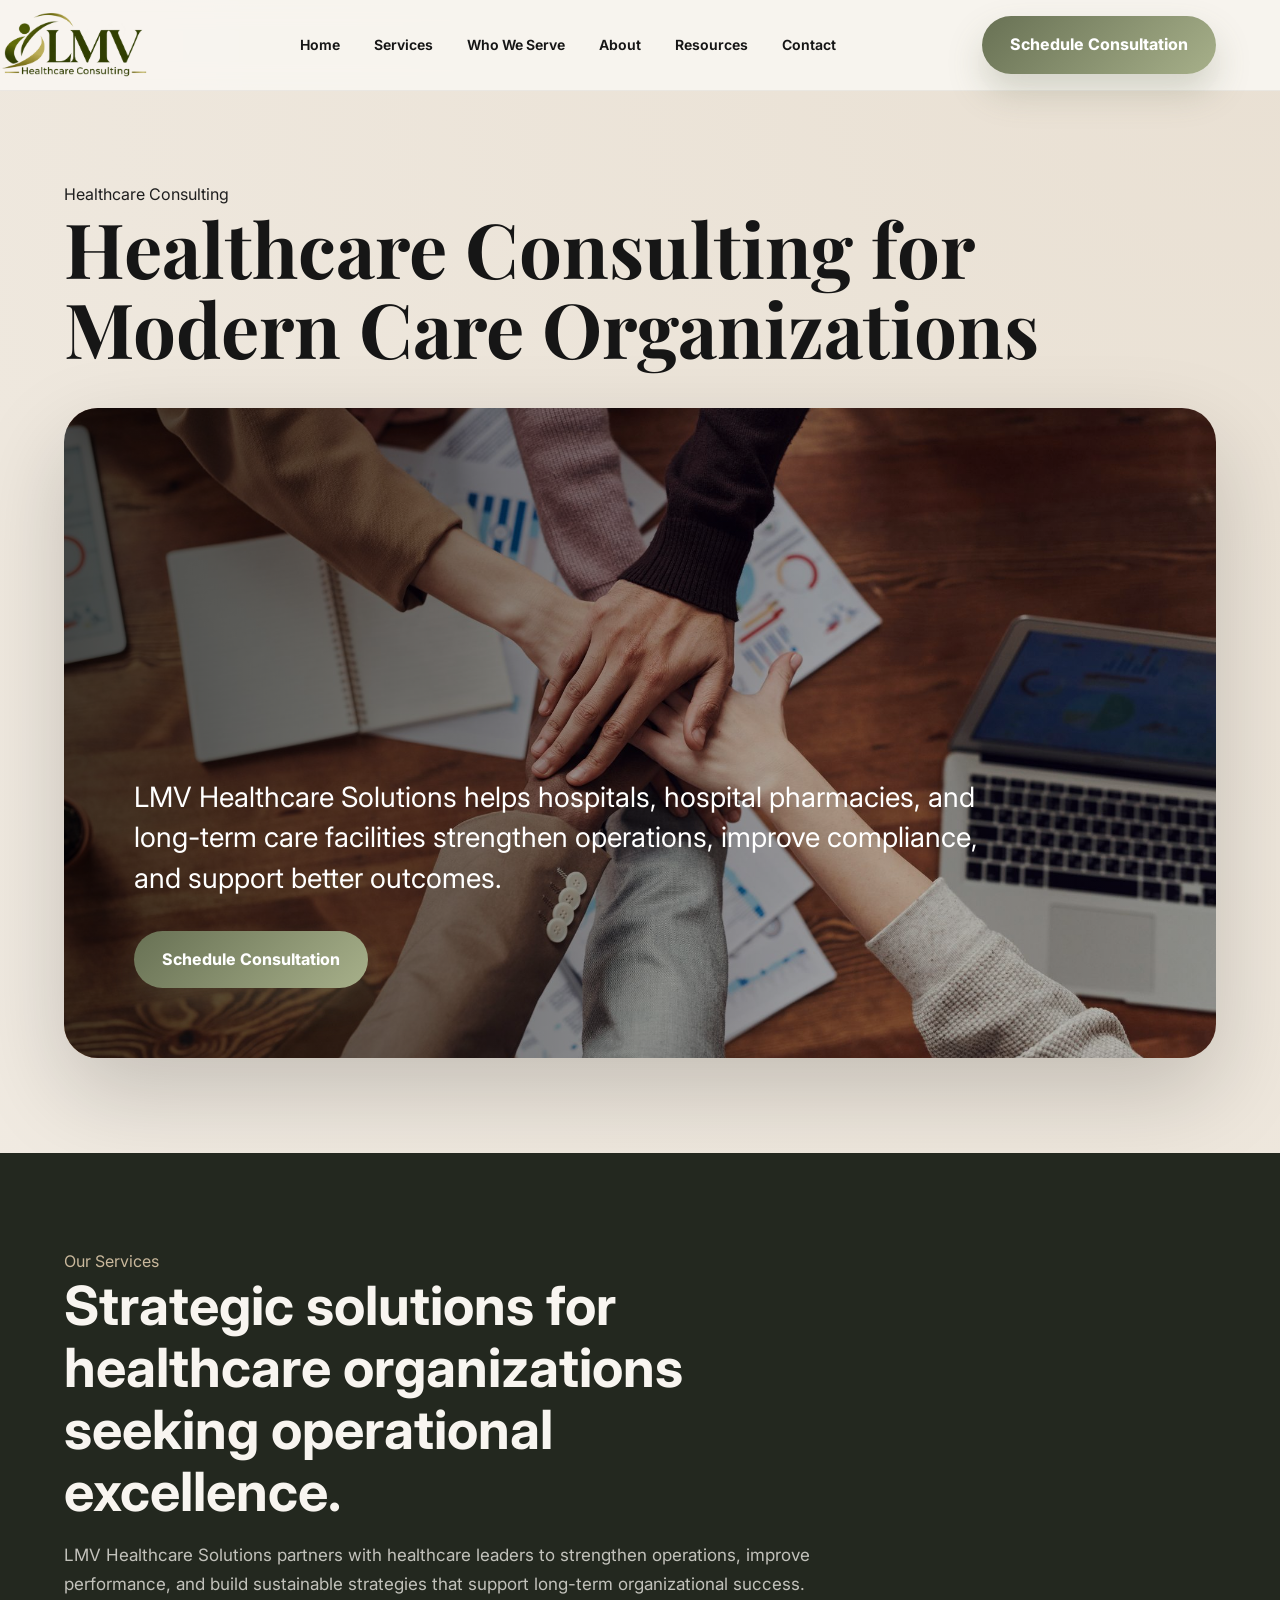
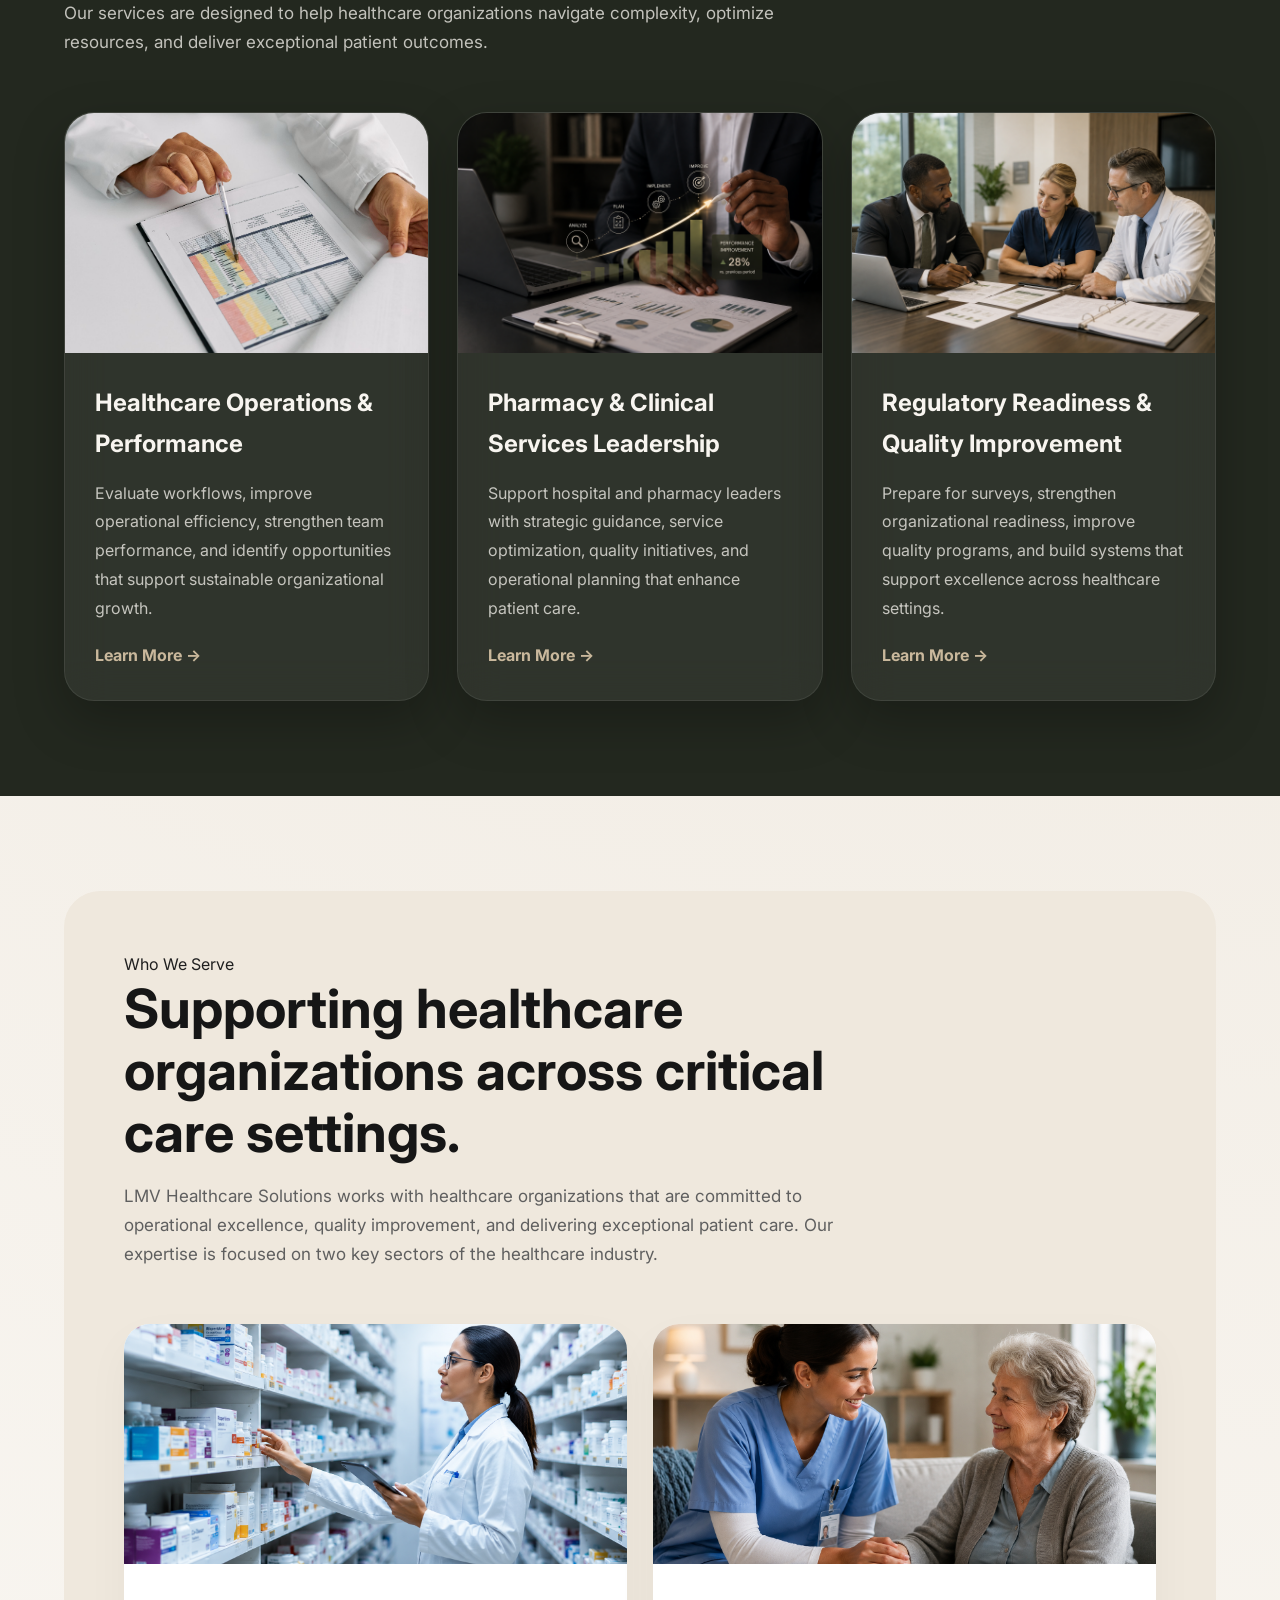
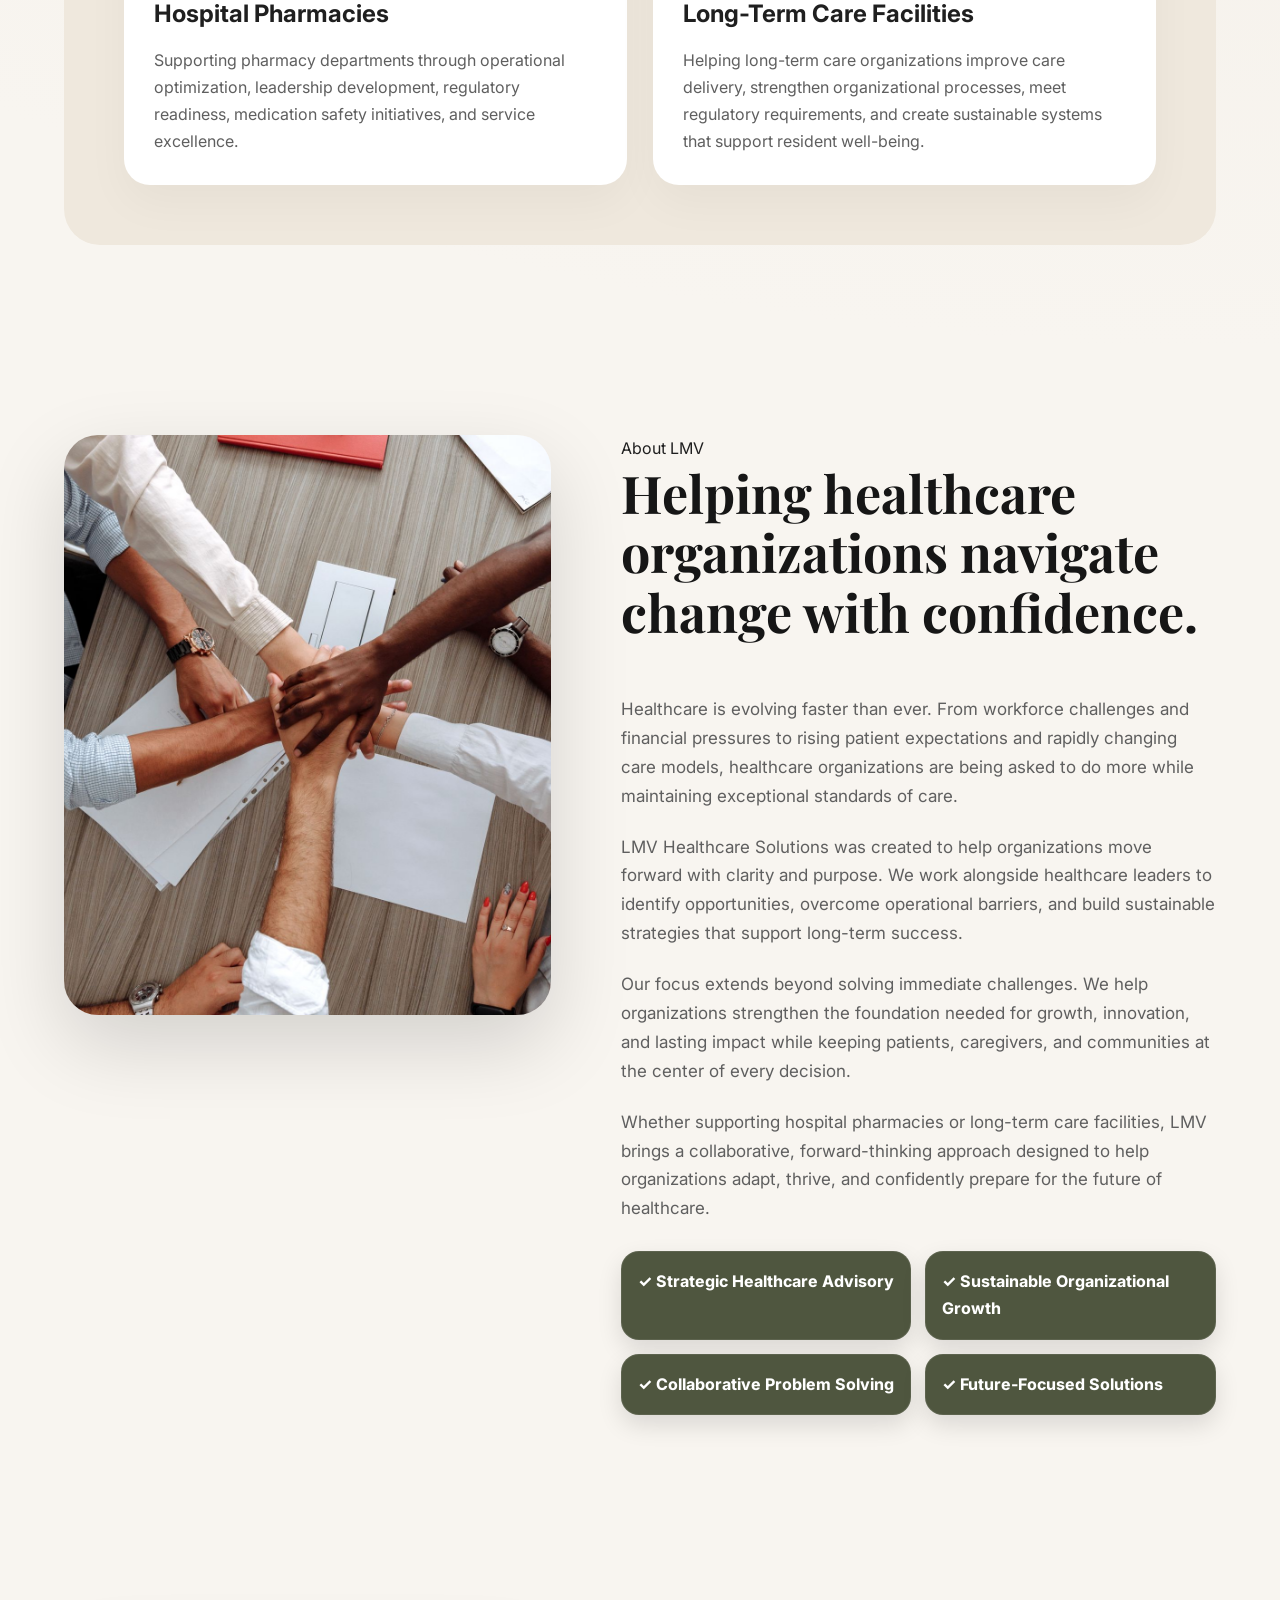
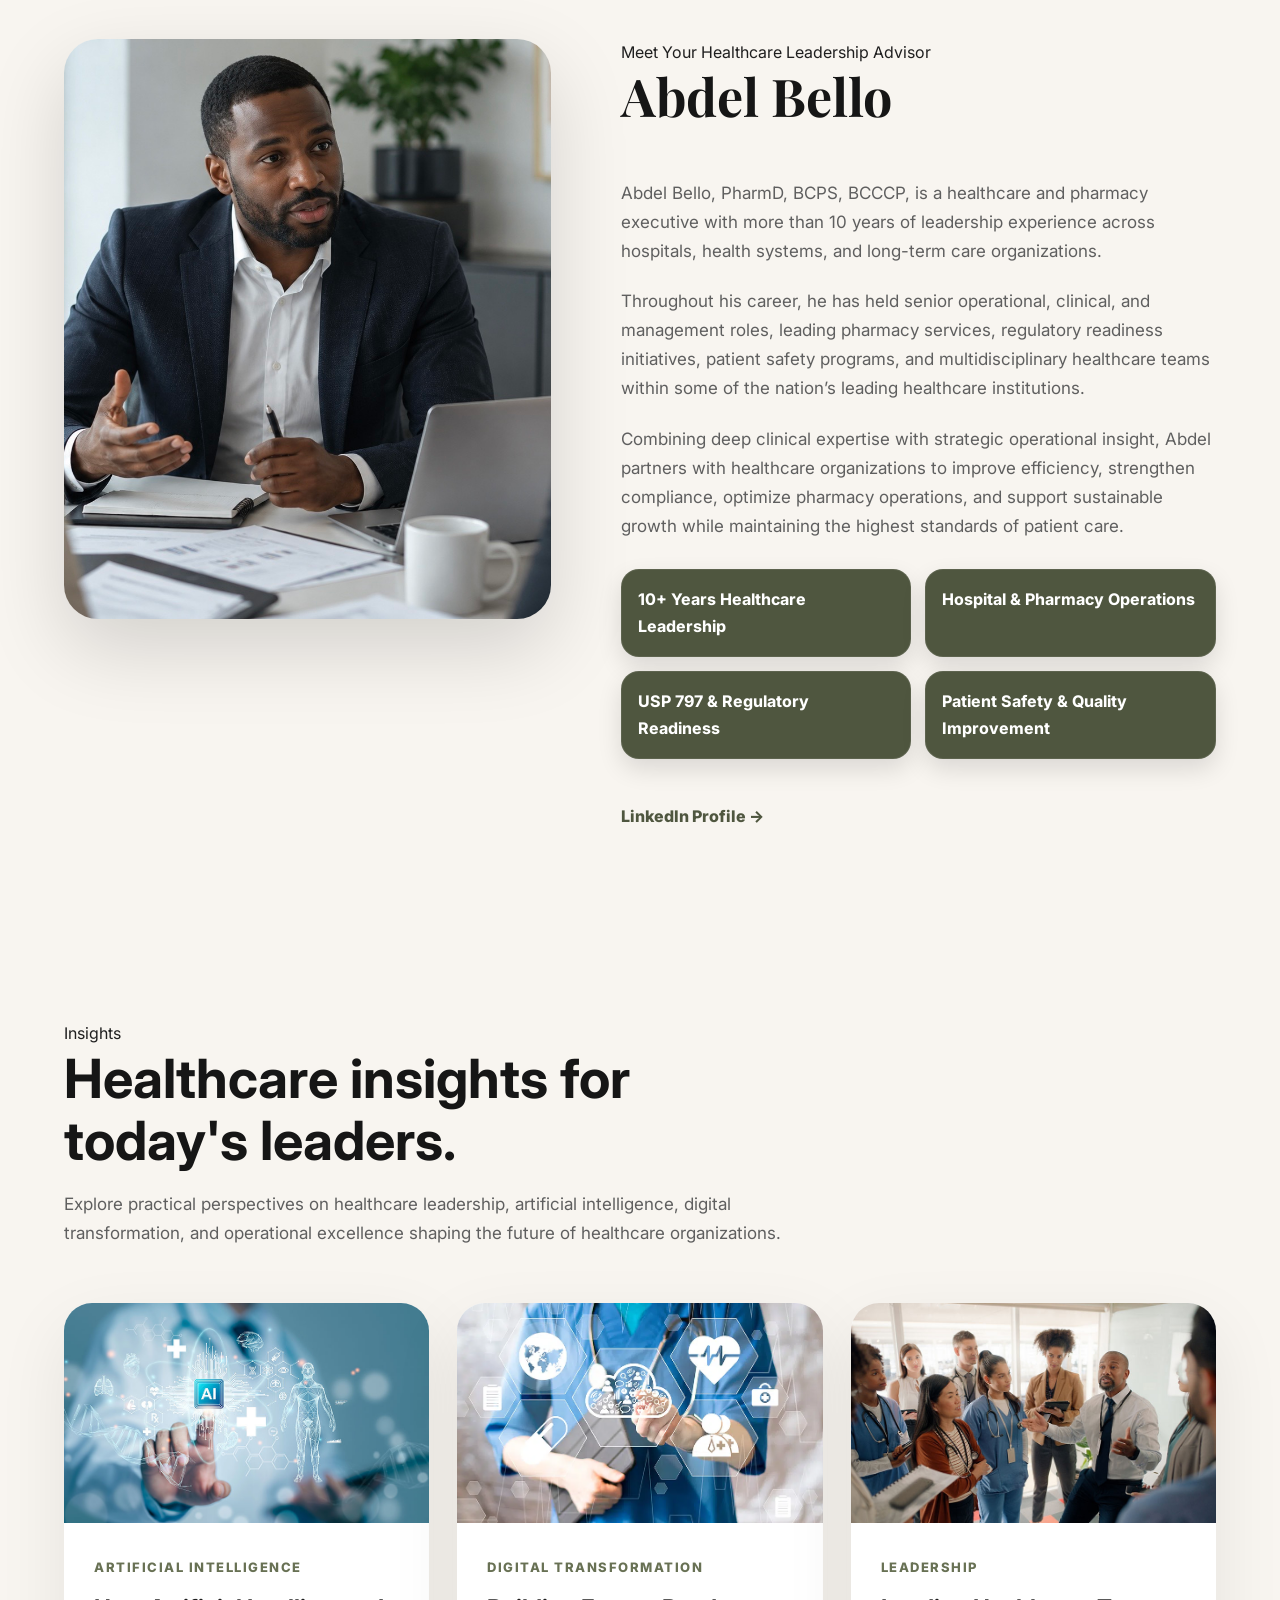
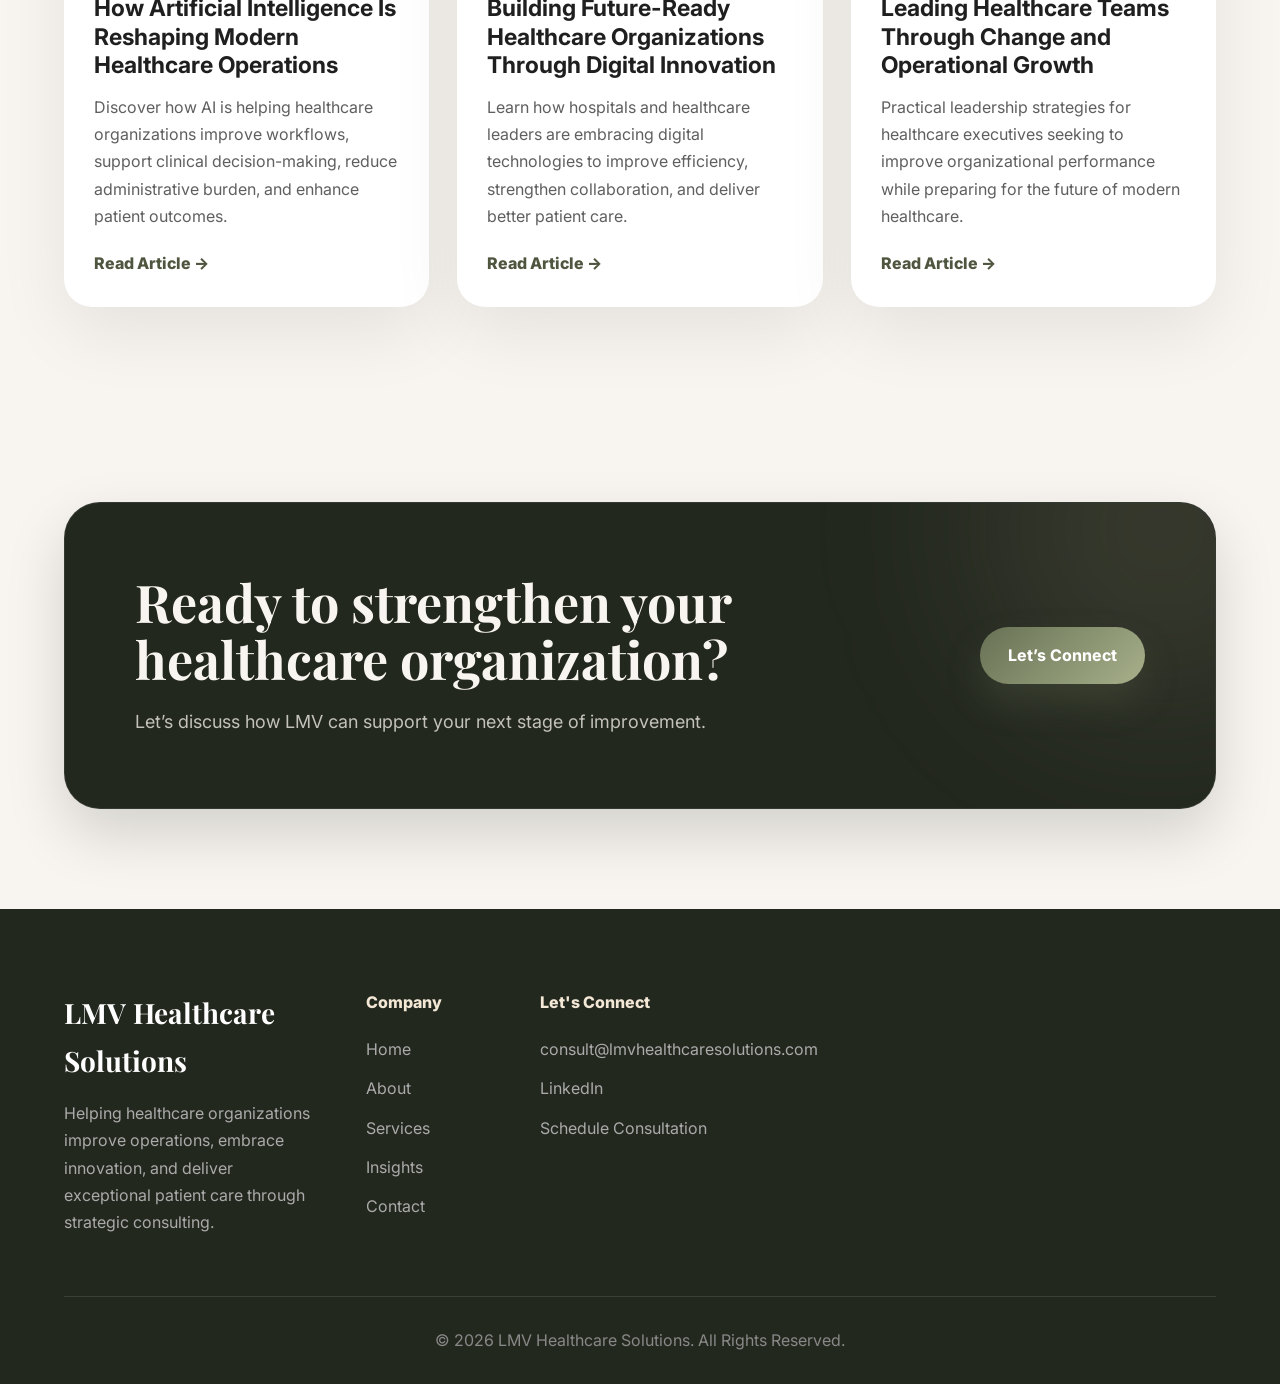
==== commit f4e1367a: "Update index.html" ====
--- a/index.html
+++ b/index.html
@@ -161,7 +161,7 @@
                     <h3>Long-Term Care Facilities</h3>
 
                     <p>
-                        Helping long-term care organizations improve care delivery, strengthen organizational processes, prepare for surveys, and create sustainable systems that support resident well-being.
+                        Helping long-term care organizations improve care delivery, strengthen organizational processes, meet regulatory requirements, and create sustainable systems that support resident well-being.
                     </p>
                 </div>
             </div>
--- a/css/style.css
+++ b/css/style.css
@@ -481,7 +481,7 @@
 
 .industries {
   display: grid;
-  grid-template-columns: repeat(3, 1fr);
+ grid-template-columns: repeat(2, 1fr);
   gap: 26px;
 }
 
